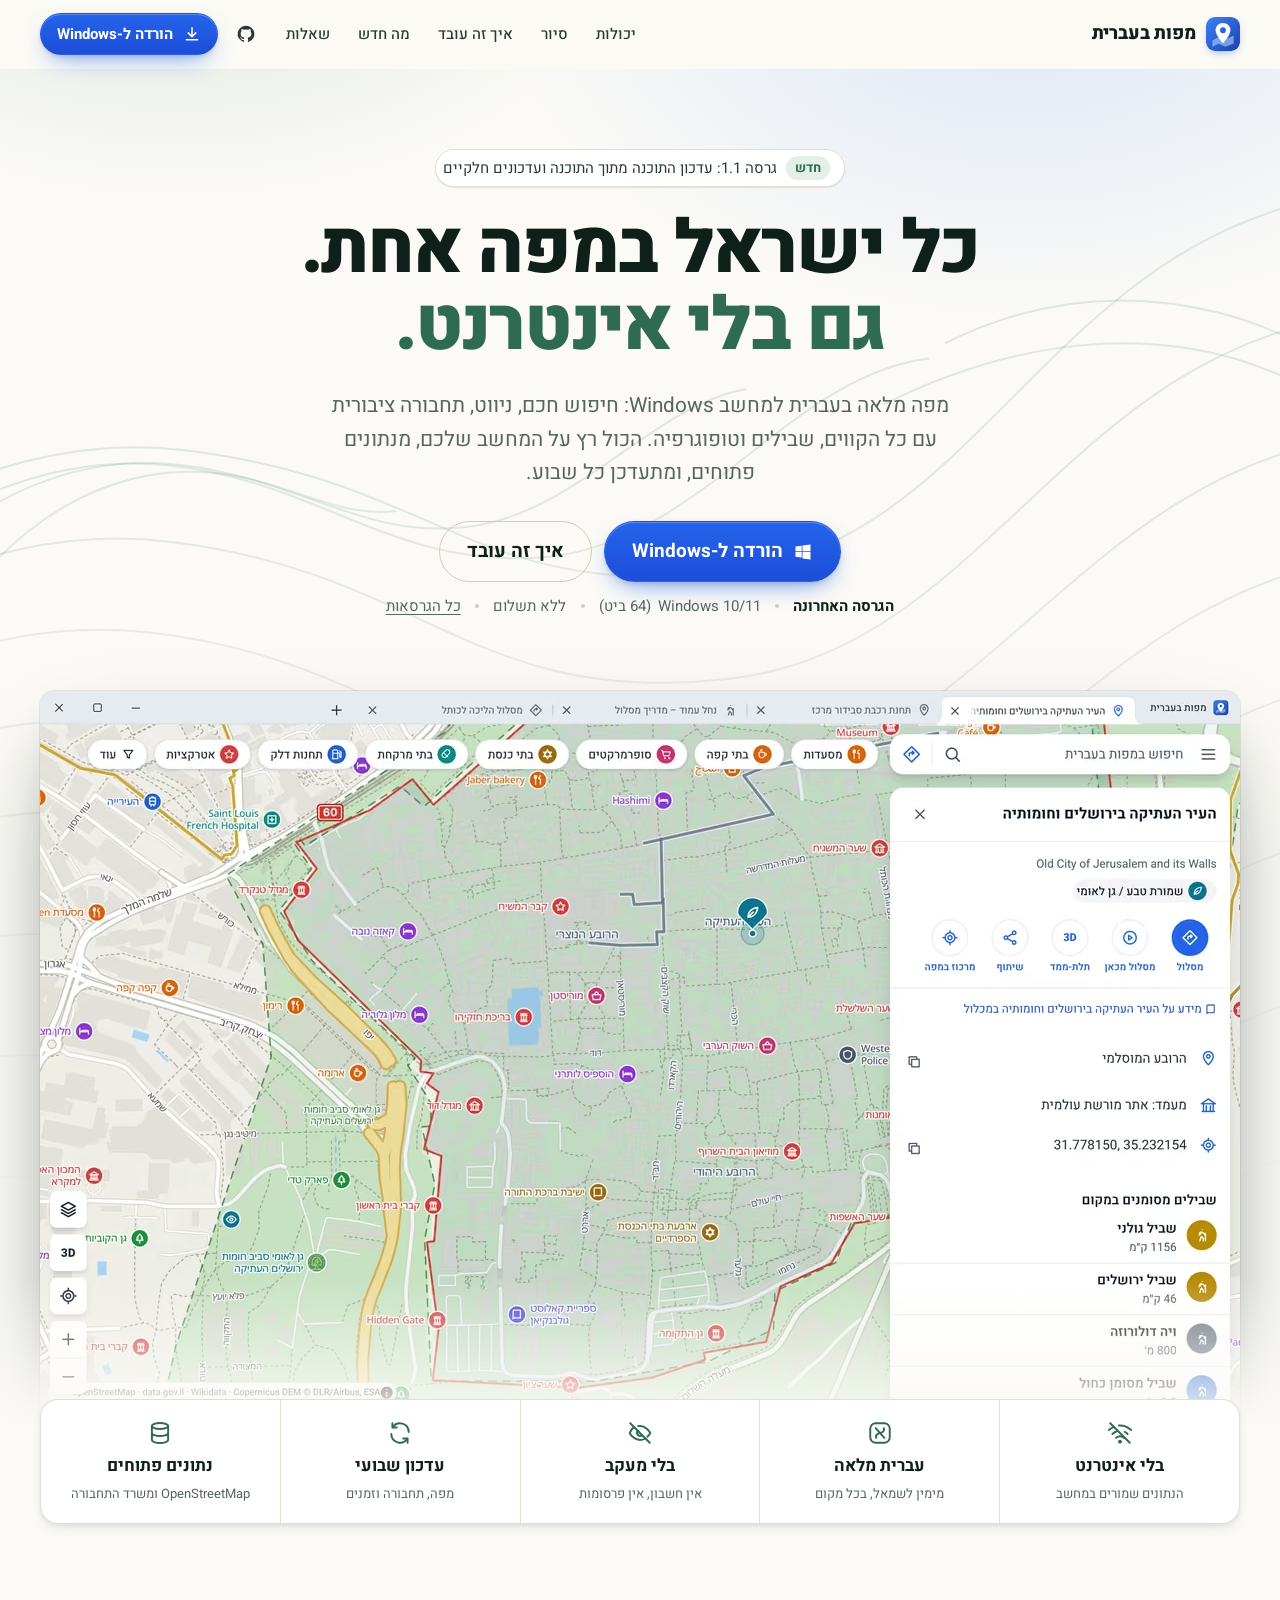
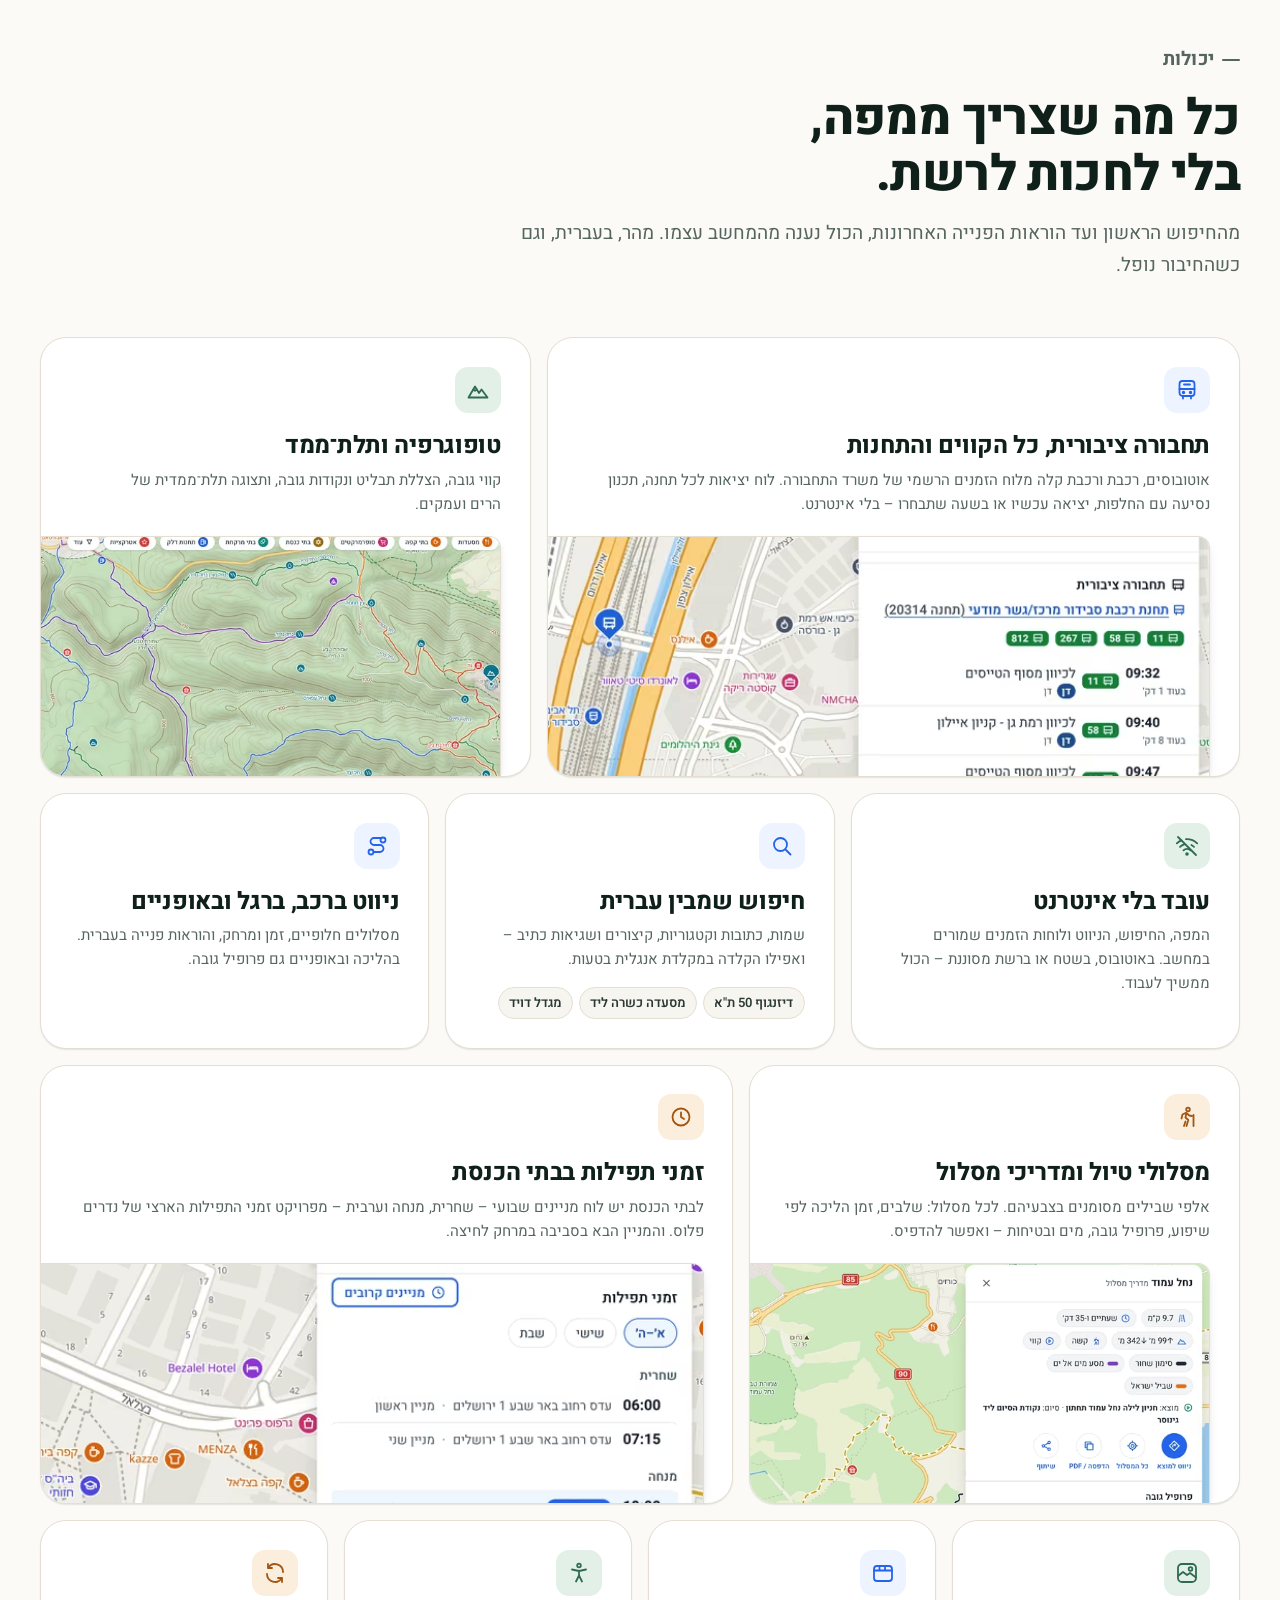
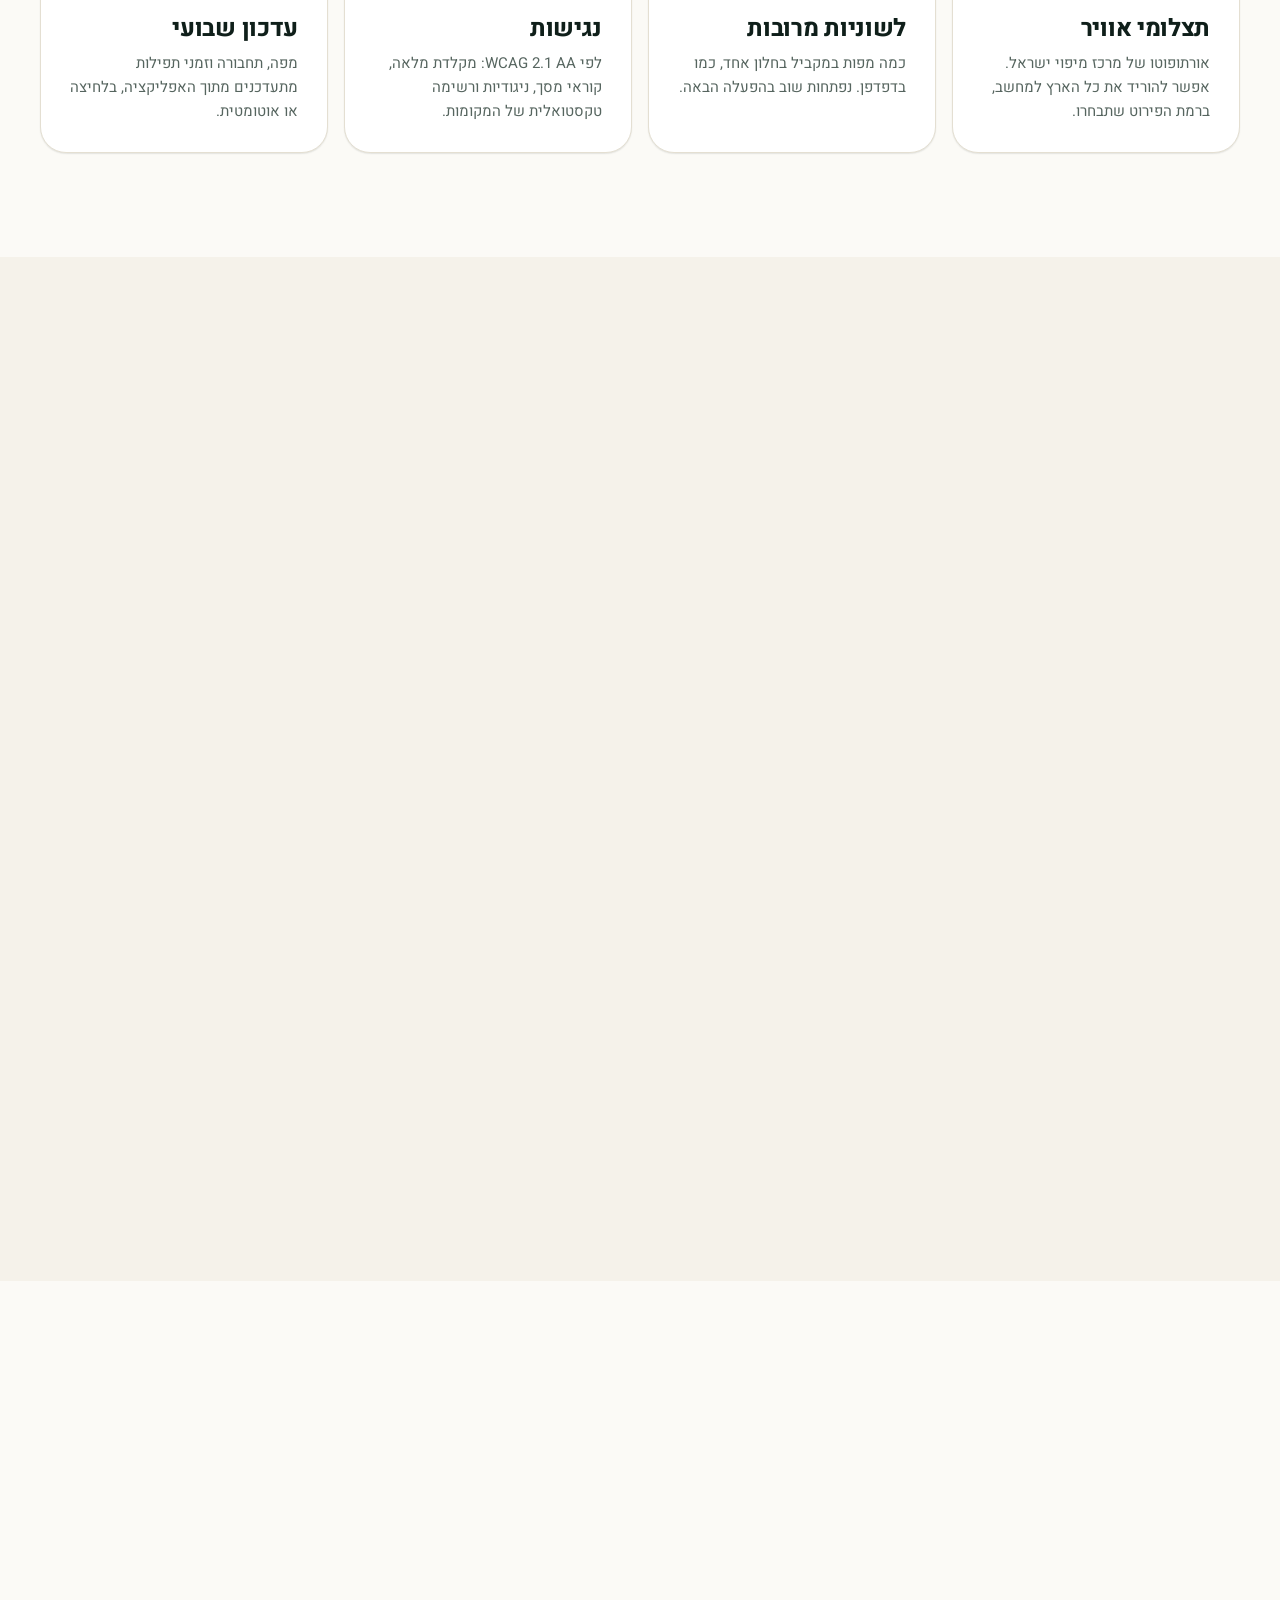
==== site/index.html @ 847dc337 "feat(site): "מה חדש" באתר נבנה מ-docs/release-notes, עם גרסה 1.1 עמוד "מה חדש" היה רשימה ידנית שלא ע" ====
<!DOCTYPE html>
<html lang="he" dir="rtl">
<head>
  <meta charset="utf-8">
  <meta name="viewport" content="width=device-width, initial-scale=1">
  <title>מפות בעברית – מפת ישראל למחשב, גם בלי אינטרנט</title>
  <meta name="description" content="מפה מלאה של ישראל בעברית ל-Windows: חיפוש חכם, ניווט ברכב, ברגל ובאופניים, תחבורה ציבורית עם כל הקווים, שבילים, טופוגרפיה ותלת־ממד. הכול רץ על המחשב, בלי אינטרנט ובלי מעקב.">
  <link rel="canonical" href="https://rishumit.github.io/hebrew-maps/">
  <meta name="theme-color" content="#fbfaf6" media="(prefers-color-scheme: light)">
  <meta name="theme-color" content="#0a1512" media="(prefers-color-scheme: dark)">
  <meta name="color-scheme" content="light dark">
  <meta name="robots" content="index, follow">

  <meta property="og:type" content="website">
  <meta property="og:locale" content="he_IL">
  <meta property="og:site_name" content="מפות בעברית">
  <meta property="og:title" content="מפות בעברית – מפת ישראל למחשב, גם בלי אינטרנט">
  <meta property="og:description" content="חיפוש בעברית, ניווט, תחבורה ציבורית, שבילים וטופוגרפיה – הכול על המחשב שלכם, בלי אינטרנט ובלי מעקב.">
  <meta property="og:url" content="https://rishumit.github.io/hebrew-maps/">
  <meta property="og:image" content="https://rishumit.github.io/hebrew-maps/assets/img/og.jpg">
  <meta property="og:image:width" content="1200">
  <meta property="og:image:height" content="630">
  <meta property="og:image:alt" content="חלון האפליקציה מפות בעברית: העיר העתיקה בירושלים עם כרטיס מידע">
  <meta name="twitter:card" content="summary_large_image">
  <meta name="twitter:title" content="מפות בעברית – מפת ישראל למחשב, גם בלי אינטרנט">
  <meta name="twitter:description" content="חיפוש בעברית, ניווט, תחבורה ציבורית, שבילים וטופוגרפיה – הכול על המחשב שלכם.">
  <meta name="twitter:image" content="https://rishumit.github.io/hebrew-maps/assets/img/og.jpg">

  <link rel="icon" href="favicon.svg" type="image/svg+xml">
  <link rel="icon" href="favicon-32.png" type="image/png" sizes="32x32">
  <link rel="apple-touch-icon" href="apple-touch-icon.png">
  <link rel="manifest" href="site.webmanifest">
  <link rel="preload" href="assets/fonts/heebo-hebrew.woff2" as="font" type="font/woff2" crossorigin>
  <link rel="stylesheet" href="assets/css/site.css">
  <script src="assets/js/site.js" defer></script>
  <script>if (location.hash) document.documentElement.classList.add('cv-off');</script>

  <script type="application/ld+json">
  {
    "@context": "https://schema.org",
    "@type": "SoftwareApplication",
    "name": "מפות בעברית",
    "alternateName": "Hebrew Maps",
    "description": "מפה מלאה של ישראל בעברית למחשב Windows שעובדת גם בלי אינטרנט: חיפוש חכם, ניווט, תחבורה ציבורית, שבילים, טופוגרפיה ותלת־ממד.",
    "applicationCategory": "TravelApplication",
    "operatingSystem": "Windows 10, Windows 11",
    "inLanguage": "he",
    "url": "https://rishumit.github.io/hebrew-maps/",
    "downloadUrl": "https://github.com/rishumit/hebrew-maps/releases/latest/download/HebrewMaps-Setup.exe",
    "image": "https://rishumit.github.io/hebrew-maps/assets/img/og.jpg",
    "screenshot": "https://rishumit.github.io/hebrew-maps/assets/img/hero-light-1800.jpg",
    "offers": { "@type": "Offer", "price": "0", "priceCurrency": "ILS" },
    "codeRepository": "https://github.com/rishumit/hebrew-maps"
  }
  </script>
</head>
<body>
  <a class="skip-link" href="#main">דילוג לתוכן הראשי</a>

  <header class="site-header" id="top">
    <div class="wrap header-inner">
      <a class="brand" href="./" aria-label="מפות בעברית – דף הבית">
        <img src="favicon.svg" alt="" width="34" height="34">
        <span>מפות בעברית</span>
      </a>
      <nav class="nav" aria-label="ניווט ראשי">
        <ul class="nav-links" id="nav-links">
          <li><a href="#features">יכולות</a></li>
          <li><a href="#tour">סיור</a></li>
          <li><a href="#how">איך זה עובד</a></li>
          <li><a href="changelog.html">מה חדש</a></li>
          <li><a href="#faq">שאלות</a></li>
        </ul>
        <a class="nav-gh" href="https://github.com/rishumit/hebrew-maps" aria-label="קוד המקור ב-GitHub">
          <svg aria-hidden="true"><use href="assets/img/icons.svg#github"></use></svg>
        </a>
        <a class="btn btn-primary btn-sm" href="download.html" data-dl-link>
          <svg aria-hidden="true"><use href="assets/img/icons.svg#download"></use></svg>
          <span>הורדה<span class="long"> ל-Windows</span></span>
        </a>
        <button class="menu-btn" type="button" aria-expanded="false" aria-controls="nav-links" aria-label="תפריט">
          <svg aria-hidden="true"><use href="assets/img/icons.svg#menu"></use></svg>
        </button>
      </nav>
    </div>
  </header>

  <main id="main">
    <!-- ============================================================ hero -->
    <section class="hero" aria-labelledby="hero-title">
      <div class="contours" aria-hidden="true">
        <svg viewBox="0 0 1440 900" preserveAspectRatio="xMidYMid slice" fill="none" stroke="currentColor" stroke-width="1.3">
          <path d="M-40 640c160-60 260-170 420-150s230 140 400 120 250-190 420-210 210 60 280 40"/>
          <path d="M-40 600c150-70 260-190 430-170s220 130 390 110 240-200 420-220 220 50 280 30"/>
          <path d="M-40 560c150-80 270-210 440-190s210 120 380 100 230-210 420-230 220 40 280 20"/>
          <path d="M-40 520c140-90 280-230 450-210s200 110 370 90 220-220 420-240 230 30 280 10"/>
          <path d="M-40 480c140-100 290-250 460-230s190 100 360 80 210-230 420-250 230 20 280 0"/>
          <path d="M140 400c70-90 170-150 270-140s150 70 250 60 160-120 250-130"/>
          <path d="M210 360c60-70 130-110 210-100s120 50 190 40 120-80 180-90"/>
          <path d="M300 320c40-40 90-60 140-55s80 30 120 25"/>
          <path d="M880 220c80-40 160-50 230-30s110 70 190 60 100-40 180-60"/>
          <path d="M920 180c60-30 120-35 180-20s90 50 150 45 80-30 150-45"/>
          <path d="M-40 700c170-50 250-150 410-130s240 150 410 130 260-180 420-200 200 70 280 50"/>
          <path d="M-40 760c180-40 240-130 400-110s250 160 420 140 270-170 420-190 190 80 280 60"/>
          <path d="M-40 820c190-30 230-110 390-90s260 170 430 150 280-160 420-180 180 90 280 70"/>
        </svg>
      </div>

      <div class="wrap">
        <div class="hero-copy">
          <a class="badge" href="changelog.html"><span class="dot">חדש</span><span>גרסה 1.1: עדכון התוכנה מתוך התוכנה ועדכונים חלקיים</span></a>
          <h1 id="hero-title">כל ישראל במפה אחת.<span class="soft">גם בלי אינטרנט.</span></h1>
          <p class="lead">מפה מלאה בעברית למחשב Windows: חיפוש חכם, ניווט, תחבורה ציבורית עם כל הקווים, שבילים וטופוגרפיה. הכול רץ על המחשב שלכם, מנתונים פתוחים, ומתעדכן כל שבוע.</p>
          <div class="dl">
              <div class="hero-actions">
                <a class="btn btn-primary btn-lg" href="https://github.com/rishumit/hebrew-maps/releases/latest/download/HebrewMaps-Setup.exe" data-dl-link>
                  <svg aria-hidden="true"><use href="assets/img/icons.svg#windows"></use></svg>
                  הורדה ל-Windows
                </a>
                <a class="btn btn-ghost btn-lg" href="#how">איך זה עובד</a>
              </div>
              <p class="dl-meta" data-dl-meta>
                <span data-dl-version>הגרסה האחרונה</span>
                <span data-dl-size><bdi>Windows 10/11</bdi> ‏(64 ביט)</span>
                <span data-dl-date>ללא תשלום</span>
                <span><a href="https://github.com/rishumit/hebrew-maps/releases">כל הגרסאות</a></span>
              </p>
          </div>
        </div>

        <div class="hero-shot">
          <div class="window">
            <picture>
              <source type="image/avif" media="(prefers-color-scheme: dark)" srcset="assets/img/hero-dark-800.avif 800w, assets/img/hero-dark-1200.avif 1200w, assets/img/hero-dark-1800.avif 1800w" sizes="(min-width: 1280px) 1200px, calc(100vw - 2 * clamp(1rem, .5rem + 2.5vw, 2.5rem))">
              <source type="image/webp" media="(prefers-color-scheme: dark)" srcset="assets/img/hero-dark-800.webp 800w, assets/img/hero-dark-1200.webp 1200w, assets/img/hero-dark-1800.webp 1800w" sizes="(min-width: 1280px) 1200px, calc(100vw - 2 * clamp(1rem, .5rem + 2.5vw, 2.5rem))">
              <source type="image/avif" srcset="assets/img/hero-light-800.avif 800w, assets/img/hero-light-1200.avif 1200w, assets/img/hero-light-1800.avif 1800w" sizes="(min-width: 1280px) 1200px, calc(100vw - 2 * clamp(1rem, .5rem + 2.5vw, 2.5rem))">
              <source type="image/webp" srcset="assets/img/hero-light-800.webp 800w, assets/img/hero-light-1200.webp 1200w, assets/img/hero-light-1800.webp 1800w" sizes="(min-width: 1280px) 1200px, calc(100vw - 2 * clamp(1rem, .5rem + 2.5vw, 2.5rem))">
              <img src="assets/img/hero-light-1200.jpg" srcset="assets/img/hero-light-800.jpg 800w, assets/img/hero-light-1200.jpg 1200w, assets/img/hero-light-1800.jpg 1800w" sizes="(min-width: 1280px) 1200px, calc(100vw - 2 * clamp(1rem, .5rem + 2.5vw, 2.5rem))"
                width="1440" height="900" fetchpriority="high" decoding="async"
                alt="חלון האפליקציה עם ארבע לשוניות פתוחות: העיר העתיקה בירושלים במפה, וכרטיס מידע עם פעולות (מסלול, תלת־ממד, שיתוף) ורשימת השבילים המסומנים במקום.">
            </picture>
          </div>
        </div>
      </div>
    </section>

    <!-- ============================================================ facts strip -->
    <div class="facts">
      <div class="wrap">
        <ul>
          <li><svg aria-hidden="true"><use href="assets/img/icons.svg#offline"></use></svg><b>בלי אינטרנט</b><span>הנתונים שמורים במחשב</span></li>
          <li><svg aria-hidden="true"><use href="assets/img/icons.svg#aleph"></use></svg><b>עברית מלאה</b><span>מימין לשמאל, בכל מקום</span></li>
          <li><svg aria-hidden="true"><use href="assets/img/icons.svg#eye-off"></use></svg><b>בלי מעקב</b><span>אין חשבון, אין פרסומות</span></li>
          <li><svg aria-hidden="true"><use href="assets/img/icons.svg#refresh"></use></svg><b>עדכון שבועי</b><span>מפה, תחבורה וזמנים</span></li>
          <li><svg aria-hidden="true"><use href="assets/img/icons.svg#data"></use></svg><b>נתונים פתוחים</b><span>OpenStreetMap ומשרד התחבורה</span></li>
        </ul>
      </div>
    </div>

    <!-- ============================================================ features -->
    <section class="section" id="features" aria-labelledby="features-title">
      <div class="wrap">
        <div class="section-head">
          <p class="eyebrow">יכולות</p>
          <h2 id="features-title">כל מה שצריך ממפה, בלי לחכות לרשת.</h2>
          <p>מהחיפוש הראשון ועד הוראות הפנייה האחרונות, הכול נענה מהמחשב עצמו. מהר, בעברית, וגם כשהחיבור נופל.</p>
        </div>

        <div class="bento">
          <article class="card card-media span-7 reveal">
            <div class="card-body">
              <div class="ico blue"><svg aria-hidden="true"><use href="assets/img/icons.svg#bus"></use></svg></div>
              <h3>תחבורה ציבורית, כל הקווים והתחנות</h3>
              <p>אוטובוסים, רכבת ורכבת קלה מלוח הזמנים הרשמי של משרד התחבורה. לוח יציאות לכל תחנה, תכנון נסיעה עם החלפות, יציאה עכשיו או בשעה שתבחרו – בלי אינטרנט.</p>
            </div>
            <div class="shot pos-end">
              <picture>
                <source type="image/avif" srcset="assets/img/crop-transit-640.avif 640w, assets/img/crop-transit-960.avif 960w" sizes="(min-width: 1024px) 640px, 90vw">
                <source type="image/webp" srcset="assets/img/crop-transit-640.webp 640w, assets/img/crop-transit-960.webp 960w" sizes="(min-width: 1024px) 640px, 90vw">
                <img src="assets/img/crop-transit-960.jpg" width="960" height="540" loading="lazy" decoding="async"
                  alt="כרטיס תחנה עם הקווים העוברים בה והיציאות הקרובות, ליד תחנת רכבת סבידור מרכז בתל אביב.">
              </picture>
            </div>
          </article>

          <article class="card card-media span-5 reveal">
            <div class="card-body">
              <div class="ico"><svg aria-hidden="true"><use href="assets/img/icons.svg#mountain"></use></svg></div>
              <h3>טופוגרפיה ותלת־ממד</h3>
              <p>קווי גובה, הצללת תבליט ונקודות גובה, ותצוגה תלת־ממדית של הרים ועמקים.</p>
            </div>
            <div class="shot pos-center">
              <picture>
                <source type="image/avif" srcset="assets/img/crop-topo-640.avif 640w, assets/img/crop-topo-960.avif 960w" sizes="(min-width: 1024px) 460px, 90vw">
                <source type="image/webp" srcset="assets/img/crop-topo-640.webp 640w, assets/img/crop-topo-960.webp 960w" sizes="(min-width: 1024px) 460px, 90vw">
                <img src="assets/img/crop-topo-960.jpg" width="960" height="540" loading="lazy" decoding="async"
                  alt="מפה טופוגרפית של אזור הר מירון עם קווי גובה, הצללה ושבילים מסומנים בצבעיהם.">
              </picture>
            </div>
          </article>

          <article class="card span-4 reveal">
            <div class="ico"><svg aria-hidden="true"><use href="assets/img/icons.svg#offline"></use></svg></div>
            <h3>עובד בלי אינטרנט</h3>
            <p>המפה, החיפוש, הניווט ולוחות הזמנים שמורים במחשב. באוטובוס, בשטח או ברשת מסוננת – הכול ממשיך לעבוד.</p>
          </article>
          <article class="card span-4 reveal">
            <div class="ico blue"><svg aria-hidden="true"><use href="assets/img/icons.svg#search"></use></svg></div>
            <h3>חיפוש שמבין עברית</h3>
            <p>שמות, כתובות וקטגוריות, קיצורים ושגיאות כתיב – ואפילו הקלדה במקלדת אנגלית בטעות.</p>
            <div class="chips"><span class="sr-only">דוגמאות לחיפוש:</span>
              <span class="chip">דיזנגוף 50 ת"א</span><span class="chip">מסעדה כשרה ליד</span><span class="chip">מגדל דויד</span>
            </div>
          </article>
          <article class="card span-4 reveal">
            <div class="ico blue"><svg aria-hidden="true"><use href="assets/img/icons.svg#route"></use></svg></div>
            <h3>ניווט ברכב, ברגל ובאופניים</h3>
            <p>מסלולים חלופיים, זמן ומרחק, והוראות פנייה בעברית. בהליכה ובאופניים גם פרופיל גובה.</p>
          </article>

          <article class="card card-media span-5 reveal">
            <div class="card-body">
              <div class="ico sun"><svg aria-hidden="true"><use href="assets/img/icons.svg#hiker"></use></svg></div>
              <h3>מסלולי טיול ומדריכי מסלול</h3>
              <p>אלפי שבילים מסומנים בצבעיהם. לכל מסלול: שלבים, זמן הליכה לפי שיפוע, פרופיל גובה, מים ובטיחות – ואפשר להדפיס.</p>
            </div>
            <div class="shot pos-end">
              <picture>
                <source type="image/avif" srcset="assets/img/crop-guide-640.avif 640w, assets/img/crop-guide-960.avif 960w" sizes="(min-width: 1024px) 460px, 90vw">
                <source type="image/webp" srcset="assets/img/crop-guide-640.webp 640w, assets/img/crop-guide-960.webp 960w" sizes="(min-width: 1024px) 460px, 90vw">
                <img src="assets/img/crop-guide-960.jpg" width="960" height="540" loading="lazy" decoding="async"
                  alt="מדריך המסלול של נחל עמוד: אורך, זמן הליכה, דרגת קושי, פרופיל גובה ושלבי המסלול.">
              </picture>
            </div>
          </article>

          <article class="card card-media span-7 reveal">
            <div class="card-body">
              <div class="ico sun"><svg aria-hidden="true"><use href="assets/img/icons.svg#clock"></use></svg></div>
              <h3>זמני תפילות בבתי הכנסת</h3>
              <p>לבתי הכנסת יש לוח מניינים שבועי – שחרית, מנחה וערבית – מפרויקט זמני התפילות הארצי של נדרים פלוס. והמניין הבא בסביבה במרחק לחיצה.</p>
            </div>
            <div class="shot pos-end">
              <picture>
                <source type="image/avif" srcset="assets/img/crop-syn-640.avif 640w, assets/img/crop-syn-960.avif 960w" sizes="(min-width: 1024px) 640px, 90vw">
                <source type="image/webp" srcset="assets/img/crop-syn-640.webp 640w, assets/img/crop-syn-960.webp 960w" sizes="(min-width: 1024px) 640px, 90vw">
                <img src="assets/img/crop-syn-960.jpg" width="960" height="540" loading="lazy" decoding="async"
                  alt="כרטיס של בית כנסת בירושלים עם לוח זמני התפילות שלו.">
              </picture>
            </div>
          </article>

          <article class="card span-3 reveal">
            <div class="ico"><svg aria-hidden="true"><use href="assets/img/icons.svg#aerial"></use></svg></div>
            <h3>תצלומי אוויר</h3>
            <p>אורתופוטו של מרכז מיפוי ישראל. אפשר להוריד את כל הארץ למחשב, ברמת הפירוט שתבחרו.</p>
          </article>
          <article class="card span-3 reveal">
            <div class="ico blue"><svg aria-hidden="true"><use href="assets/img/icons.svg#tabs"></use></svg></div>
            <h3>לשוניות מרובות</h3>
            <p>כמה מפות במקביל בחלון אחד, כמו בדפדפן. נפתחות שוב בהפעלה הבאה.</p>
          </article>
          <article class="card span-3 reveal">
            <div class="ico"><svg aria-hidden="true"><use href="assets/img/icons.svg#access"></use></svg></div>
            <h3>נגישות</h3>
            <p>לפי WCAG 2.1 AA: מקלדת מלאה, קוראי מסך, ניגודיות ורשימה טקסטואלית של המקומות.</p>
          </article>
          <article class="card span-3 reveal">
            <div class="ico sun"><svg aria-hidden="true"><use href="assets/img/icons.svg#refresh"></use></svg></div>
            <h3>עדכון שבועי</h3>
            <p>מפה, תחבורה וזמני תפילות מתעדכנים מתוך האפליקציה, בלחיצה או אוטומטית.</p>
          </article>
        </div>
      </div>
    </section>

    <!-- ============================================================ tour -->
    <section class="section section-alt" id="tour" aria-labelledby="tour-title">
      <div class="wrap">
        <div class="section-head center">
          <p class="eyebrow">סיור באפליקציה</p>
          <h2 id="tour-title">צילומי מסך אמיתיים. בלי הדמיות.</h2>
          <p>כל התמונות צולמו מהאפליקציה עצמה, על נתוני ישראל המלאים.</p>
        </div>

        <div class="tour" data-tour>
          <div class="tour-tabs" role="tablist" aria-label="מסכים באפליקציה" hidden>
            <button type="button" role="tab" id="tt-transit" aria-controls="tp-transit" aria-selected="true"><svg aria-hidden="true"><use href="assets/img/icons.svg#train"></use></svg>תחבורה ציבורית</button>
            <button type="button" role="tab" id="tt-route" aria-controls="tp-route" aria-selected="false" tabindex="-1"><svg aria-hidden="true"><use href="assets/img/icons.svg#route"></use></svg>ניווט</button>
            <button type="button" role="tab" id="tt-guide" aria-controls="tp-guide" aria-selected="false" tabindex="-1"><svg aria-hidden="true"><use href="assets/img/icons.svg#hiker"></use></svg>מדריך מסלול</button>
            <button type="button" role="tab" id="tt-topo" aria-controls="tp-topo" aria-selected="false" tabindex="-1"><svg aria-hidden="true"><use href="assets/img/icons.svg#mountain"></use></svg>טופוגרפיה</button>
            <button type="button" role="tab" id="tt-3d" aria-controls="tp-3d" aria-selected="false" tabindex="-1"><svg aria-hidden="true"><use href="assets/img/icons.svg#cube"></use></svg>תלת־ממד</button>
            <button type="button" role="tab" id="tt-syn" aria-controls="tp-syn" aria-selected="false" tabindex="-1"><svg aria-hidden="true"><use href="assets/img/icons.svg#clock"></use></svg>זמני תפילות</button>
            <button type="button" role="tab" id="tt-dark" aria-controls="tp-dark" aria-selected="false" tabindex="-1"><svg aria-hidden="true"><use href="assets/img/icons.svg#moon"></use></svg>מצב כהה</button>
          </div>

          <div class="tour-panel" id="tp-transit" role="tabpanel" aria-labelledby="tt-transit">
            <figure>
              <div class="window">
                <picture>
                  <source type="image/avif" srcset="assets/img/tour-transitplan-800.avif 800w, assets/img/tour-transitplan-1200.avif 1200w, assets/img/tour-transitplan-1800.avif 1800w" sizes="(min-width: 1280px) 860px, (min-width: 900px) 62vw, 92vw">
                  <source type="image/webp" srcset="assets/img/tour-transitplan-800.webp 800w, assets/img/tour-transitplan-1200.webp 1200w, assets/img/tour-transitplan-1800.webp 1800w" sizes="(min-width: 1280px) 860px, (min-width: 900px) 62vw, 92vw">
                  <img src="assets/img/tour-transitplan-1200.jpg" width="1440" height="900" loading="lazy" decoding="async"
                    alt="תכנון נסיעה בתחבורה ציבורית ממגדלי עזריאלי למגדל השעון ביפו: הקו האדום של הרכבת הקלה במפה, וחלופות עם זמני יציאה והגעה, החלפות והליכה.">
                </picture>
              </div>
              <figcaption>
                <h3>מעזריאלי ליפו, ברכבת הקלה</h3>
                <p>תכנון נסיעה עם זמני יציאה והגעה, החלפות והליכה, וחלופות: הגעה מוקדמת, פחות החלפות או פחות הליכה. מלוח הזמנים של משרד התחבורה, שמור במחשב – בלי אינטרנט.</p>
                <div class="chips"><span class="chip">אוטובוס</span><span class="chip">רכבת</span><span class="chip">רכבת קלה</span><span class="chip">עד 4 החלפות</span></div>
              </figcaption>
            </figure>
          </div>

          <div class="tour-panel" id="tp-route" role="tabpanel" aria-labelledby="tt-route">
            <figure>
              <div class="window">
                <picture>
                  <source type="image/avif" srcset="assets/img/tour-car-800.avif 800w, assets/img/tour-car-1200.avif 1200w, assets/img/tour-car-1800.avif 1800w" sizes="(min-width: 1280px) 860px, (min-width: 900px) 62vw, 92vw">
                  <source type="image/webp" srcset="assets/img/tour-car-800.webp 800w, assets/img/tour-car-1200.webp 1200w, assets/img/tour-car-1800.webp 1800w" sizes="(min-width: 1280px) 860px, (min-width: 900px) 62vw, 92vw">
                  <img src="assets/img/tour-car-1200.jpg" width="1440" height="900" loading="lazy" decoding="async"
                    alt="מסלול נסיעה ברכב ממגדלי עזריאלי בתל אביב לתחנה המרכזית בירושלים: 61 ק״מ ב-48 דקות, עם הוראות פנייה בעברית.">
                </picture>
              </div>
              <figcaption>
                <h3>מתל אביב לירושלים, פנייה אחר פנייה</h3>
                <p>ברכב, ברגל או באופניים: מסלול, זמן ומרחק, פרופיל גובה עם עלייה וירידה מצטברות, והוראות כמו "בכיכר צאו ביציאה השנייה". מנוע הניווט רץ על המחשב.</p>
                <div class="chips"><span class="chip">רכב</span><span class="chip">הליכה</span><span class="chip">אופניים</span><span class="chip">מסלולים חלופיים</span></div>
              </figcaption>
            </figure>
          </div>

          <div class="tour-panel" id="tp-guide" role="tabpanel" aria-labelledby="tt-guide">
            <figure>
              <div class="window">
                <picture>
                  <source type="image/avif" srcset="assets/img/tour-guide-800.avif 800w, assets/img/tour-guide-1200.avif 1200w, assets/img/tour-guide-1800.avif 1800w" sizes="(min-width: 1280px) 860px, (min-width: 900px) 62vw, 92vw">
                  <source type="image/webp" srcset="assets/img/tour-guide-800.webp 800w, assets/img/tour-guide-1200.webp 1200w, assets/img/tour-guide-1800.webp 1800w" sizes="(min-width: 1280px) 860px, (min-width: 900px) 62vw, 92vw">
                  <img src="assets/img/tour-guide-1200.jpg" width="1440" height="900" loading="lazy" decoding="async"
                    alt="מדריך המסלול של נחל עמוד: המסלול מסומן במפה בשלבים ממוספרים, ובחלונית אורך, זמן, קושי, סימון השבילים ופרופיל גובה.">
                </picture>
              </div>
              <figcaption>
                <h3>מדריך מסלול לכל שביל</h3>
                <p>נחל עמוד, 9.7 ק"מ: שלבים ממוספרים, זמן הליכה לפי השיפוע, סימון השבילים בדרך, נקודות מים ואזהרות. אפשר לשמור כ-PDF ולהדפיס לפני היציאה.</p>
                <div class="chips"><span class="chip">שלבי המסלול</span><span class="chip">פרופיל גובה</span><span class="chip">הדפסה</span></div>
              </figcaption>
            </figure>
          </div>

          <div class="tour-panel" id="tp-topo" role="tabpanel" aria-labelledby="tt-topo">
            <figure>
              <div class="window">
                <picture>
                  <source type="image/avif" srcset="assets/img/tour-topo-800.avif 800w, assets/img/tour-topo-1200.avif 1200w, assets/img/tour-topo-1800.avif 1800w" sizes="(min-width: 1280px) 860px, (min-width: 900px) 62vw, 92vw">
                  <source type="image/webp" srcset="assets/img/tour-topo-800.webp 800w, assets/img/tour-topo-1200.webp 1200w, assets/img/tour-topo-1800.webp 1800w" sizes="(min-width: 1280px) 860px, (min-width: 900px) 62vw, 92vw">
                  <img src="assets/img/tour-topo-1200.jpg" width="1440" height="900" loading="lazy" decoding="async"
                    alt="מפה טופוגרפית של הר מירון עם קווי גובה, הצללת תבליט, מעיינות ושבילים מסומנים.">
                </picture>
              </div>
              <figcaption>
                <h3>מפה טופוגרפית למטיילים</h3>
                <p>קווי גובה עד כל 10 מטר בזום קרוב, הצללת תבליט, פסגות ומעיינות, והשבילים המסומנים בצבעים שלהם. ארבעה סגנונות מפה: רגילה, טבע וטיולים, טופוגרפית ולילה.</p>
                <div class="chips"><span class="chip">קווי גובה</span><span class="chip">הצללה</span><span class="chip">שבילים מסומנים</span></div>
              </figcaption>
            </figure>
          </div>

          <div class="tour-panel" id="tp-3d" role="tabpanel" aria-labelledby="tt-3d">
            <figure>
              <div class="window">
                <picture>
                  <source type="image/avif" srcset="assets/img/tour-masada-800.avif 800w, assets/img/tour-masada-1200.avif 1200w, assets/img/tour-masada-1800.avif 1800w" sizes="(min-width: 1280px) 860px, (min-width: 900px) 62vw, 92vw">
                  <source type="image/webp" srcset="assets/img/tour-masada-800.webp 800w, assets/img/tour-masada-1200.webp 1200w, assets/img/tour-masada-1800.webp 1800w" sizes="(min-width: 1280px) 860px, (min-width: 900px) 62vw, 92vw">
                  <img src="assets/img/tour-masada-1200.jpg" width="1440" height="900" loading="lazy" decoding="async"
                    alt="תצוגה תלת־ממדית של צוק מצדה ומדבר יהודה, ומאחוריהם ים המלח, עם כרטיס המידע של מצדה.">
                </picture>
              </div>
              <figcaption>
                <h3>מצדה, במבט תלת־ממדי</h3>
                <p>מטים את המפה ורואים את התבליט: הצוק של מצדה, הנחלים של מדבר יהודה ובקע ים המלח, מנתוני הגובה של Copernicus. כפתור "תלת־ממד" בכרטיס של כל אתר.</p>
                <div class="chips"><span class="chip">הטיה וסיבוב</span><span class="chip">תבליט אמיתי</span></div>
              </figcaption>
            </figure>
          </div>

          <div class="tour-panel" id="tp-syn" role="tabpanel" aria-labelledby="tt-syn">
            <figure>
              <div class="window">
                <picture>
                  <source type="image/avif" srcset="assets/img/tour-syn-800.avif 800w, assets/img/tour-syn-1200.avif 1200w, assets/img/tour-syn-1800.avif 1800w" sizes="(min-width: 1280px) 860px, (min-width: 900px) 62vw, 92vw">
                  <source type="image/webp" srcset="assets/img/tour-syn-800.webp 800w, assets/img/tour-syn-1200.webp 1200w, assets/img/tour-syn-1800.webp 1800w" sizes="(min-width: 1280px) 860px, (min-width: 900px) 62vw, 92vw">
                  <img src="assets/img/tour-syn-1200.jpg" width="1440" height="900" loading="lazy" decoding="async"
                    alt="כרטיס של בית כנסת בירושלים עם לוח המניינים השבועי.">
                </picture>
              </div>
              <figcaption>
                <h3>מתי המניין הבא?</h3>
                <p>לוח המניינים של בית הכנסת – שחרית, מנחה וערבית לפי ימים – ישירות בכרטיס שלו, מפרויקט זמני התפילות הארצי של נדרים פלוס. מתעדכן כל שבוע.</p>
                <div class="chips"><span class="chip">שחרית</span><span class="chip">מנחה</span><span class="chip">ערבית</span></div>
              </figcaption>
            </figure>
          </div>

          <div class="tour-panel" id="tp-dark" role="tabpanel" aria-labelledby="tt-dark">
            <figure>
              <div class="window">
                <picture>
                  <source type="image/avif" srcset="assets/img/tour-dark-800.avif 800w, assets/img/tour-dark-1200.avif 1200w, assets/img/tour-dark-1800.avif 1800w" sizes="(min-width: 1280px) 860px, (min-width: 900px) 62vw, 92vw">
                  <source type="image/webp" srcset="assets/img/tour-dark-800.webp 800w, assets/img/tour-dark-1200.webp 1200w, assets/img/tour-dark-1800.webp 1800w" sizes="(min-width: 1280px) 860px, (min-width: 900px) 62vw, 92vw">
                  <img src="assets/img/tour-dark-1200.jpg" width="1440" height="900" loading="lazy" decoding="async"
                    alt="האפליקציה במצב כהה: מרכז תל אביב בלילה, עם כרטיס תחנה ולוח היציאות שלה.">
                </picture>
              </div>
              <figcaption>
                <h3>נעים לעיניים גם בלילה</h3>
                <p>ממשק בהיר או כהה, אוטומטית לפי Windows או לפי בחירה, ומפת לילה תואמת. שורת הכותרת והלשוניות מתחלפות יחד עם המפה.</p>
                <div class="chips"><span class="chip">בהיר</span><span class="chip">כהה</span><span class="chip">אוטומטי</span></div>
              </figcaption>
            </figure>
          </div>
        </div>
      </div>
    </section>

    <!-- ============================================================ how it works + privacy -->
    <section class="section" id="how" aria-labelledby="how-title">
      <div class="wrap">
        <div class="section-head">
          <p class="eyebrow">איך זה עובד</p>
          <h2 id="how-title">מתקינים פעם אחת. המפה נשארת אצלכם.</h2>
          <p>מפות בעברית היא תוכנה רגילה למחשב. המפה, החיפוש והניווט רצים במחשב שלכם, והאינטרנט נדרש רק כדי להוריד נתונים.</p>
        </div>

        <ol class="steps">
          <li class="step reveal">
            <h3>מורידים ומתקינים</h3>
            <p>קובץ התקנה אחד ל-Windows 10/11. בלי הרשאות מנהל ובלי תוכנות נוספות.</p>
          </li>
          <li class="step reveal">
            <h3>מורידים את נתוני ישראל</h3>
            <p>בתפריט ← "עדכונים" ← "עדכן הכול": המפה, החיפוש, התחבורה הציבורית, הטופוגרפיה וזמני התפילות. פעם אחת.</p>
          </li>
          <li class="step reveal">
            <h3>משתמשים, גם בלי רשת</h3>
            <p>מכאן הכול עובד מהמחשב. פעם בשבוע אפשר לעדכן – בלחיצה, או אוטומטית ברקע.</p>
          </li>
        </ol>

        <div class="split">
          <div class="privacy-card reveal" id="privacy">
            <h3>הפרטיות שלכם נשארת אצלכם</h3>
            <p>אין שרת שיודע מה חיפשתם או לאן נסעתם. האפליקציה פועלת מקומית, על המחשב.</p>
            <ul>
              <li><svg aria-hidden="true"><use href="assets/img/icons.svg#cpu"></use></svg><div><b>חיפוש וניווט מקומיים</b><span>השאילתות לא יוצאות מהמחשב.</span></div></li>
              <li><svg aria-hidden="true"><use href="assets/img/icons.svg#eye-off"></use></svg><div><b>בלי חשבון, בלי מעקב, בלי פרסומות</b><span>אין רישום, אין ניתוח שימוש ואין עוגיות מעקב.</span></div></li>
              <li><svg aria-hidden="true"><use href="assets/img/icons.svg#shield"></use></svg><div><b>עדכונים שנבדקים לפני התקנה</b><span>כל קובץ נתונים נבדק מול טביעת <span class="nowrap">SHA-256</span> לפני ההתקנה.</span></div></li>
            </ul>
            <p class="more"><a href="privacy.html">מדיניות הפרטיות המלאה</a></p>
          </div>

          <div class="reveal">
            <h3 class="sources-title">נבנה מנתונים פתוחים</h3>
            <ul class="sources">
              <li><svg aria-hidden="true"><use href="assets/img/icons.svg#map"></use></svg><b>OpenStreetMap</b><span>המפה, הרחובות, הכתובות, נקודות העניין והשבילים – © תורמי OpenStreetMap, ‏ODbL.</span></li>
              <li><svg aria-hidden="true"><use href="assets/img/icons.svg#bus"></use></svg><b>משרד התחבורה (GTFS)</b><span>הקווים, התחנות ולוחות הזמנים של התחבורה הציבורית.</span></li>
              <li><svg aria-hidden="true"><use href="assets/img/icons.svg#mountain"></use></svg><b>Copernicus DEM</b><span>קווי הגובה, ההצללה, התלת־ממד ופרופילי הגובה.</span></li>
              <li><svg aria-hidden="true"><use href="assets/img/icons.svg#aerial"></use></svg><b>מרכז מיפוי ישראל</b><span>תצלומי האוויר (govmap), לשימוש אישי בלבד.</span></li>
              <li><svg aria-hidden="true"><use href="assets/img/icons.svg#globe"></use></svg><b>EOX – Sentinel-2 cloudless</b><span>תצלומי לוויין, כשתצלומי האוויר לא זמינים (מכיל נתוני Copernicus Sentinel).</span></li>
              <li><svg aria-hidden="true"><use href="assets/img/icons.svg#clock"></use></svg><b>נדרים פלוס</b><span>זמני התפילות מפרויקט זמני התפילות הארצי.</span></li>
              <li><svg aria-hidden="true"><use href="assets/img/icons.svg#data"></use></svg><b>data.gov.il ו-Wikidata</b><span>נתונים ממשלתיים פתוחים, ותיאורים ותמונות של אתרים.</span></li>
            </ul>
          </div>
        </div>
      </div>
    </section>

    <!-- ============================================================ what's new -->
    <section class="section section-alt" id="new" aria-labelledby="new-title">
      <div class="wrap news">
        <div class="section-head">
          <p class="eyebrow">מה חדש</p>
          <h2 id="new-title">משתפרת כל הזמן.</h2>
          <p>התכונות העיקריות שנוספו לאחרונה. הנתונים עצמם מתעדכנים כל שבוע.</p>
          <p class="more"><a class="btn btn-ghost" href="changelog.html">כל השינויים<svg aria-hidden="true"><use href="assets/img/icons.svg#arrow"></use></svg></a></p>
        </div>
        <ol class="timeline">
          <li class="reveal"><span class="tag">גרסה 1.1</span><h3>עדכון התוכנה מתוך התוכנה</h3><p>גרסה חדשה מותקנת מדף "עדכונים" בלחיצה אחת, והתוכנה נפתחת מחדש. הנתונים שבמחשב נשמרים.</p></li>
          <li class="reveal"><span class="tag">גרסה 1.1</span><h3>עדכונים חלקיים</h3><p>יורד רק מה שהשתנה: תמונות שנוספו או תיקון קטן למאגר ולמפה, במקום חבילה מלאה של ג'יגה.</p></li>
          <li class="reveal"><span class="tag">אפליקציית שולחן העבודה</span><h3>חלון משלה, עם לשוניות בסגנון כרום</h3><p>שורת כותרת מימין לשמאל, כמה מפות במקביל, וכותרות לשוניות שמתעדכנות לפי מה שבמפה.</p></li>
          <li class="reveal"><span class="tag">טיולים</span><h3>מדריכי מסלול</h3><p>שלבים, זמן הליכה לפי שיפוע, פרופיל גובה, מים ובטיחות, והדפסה לשטח.</p></li>
          <li class="reveal"><span class="tag">תחבורה ציבורית</span><h3>כל הקווים בתחנה</h3><p>הקווים, היציאות הקרובות ולוח זמנים מלא לכל תחנה, כל התחנות של כל קו, וסמלי המפעילים.</p></li>
        </ol>
      </div>
    </section>

    <!-- ============================================================ FAQ -->
    <section class="section" id="faq" aria-labelledby="faq-title">
      <div class="wrap">
        <div class="section-head center">
          <p class="eyebrow">שאלות נפוצות</p>
          <h2 id="faq-title">שאלות ותשובות</h2>
        </div>
        <div class="faq">
          <details>
            <summary><span>האם האפליקציה באמת עובדת בלי אינטרנט?</span></summary>
            <div class="answer">
              <p>כן. אחרי שמורידים את הנתונים פעם אחת, המפה, החיפוש, הניווט, התחבורה הציבורית, השבילים והטופוגרפיה עובדים מהמחשב בלבד. אינטרנט נדרש רק להורדת עדכונים, ולתצלומי אוויר באזור שעוד לא נשמר במחשב.</p>
            </div>
          </details>
          <details>
            <summary><span>מאיפה מגיעים הנתונים?</span></summary>
            <div class="answer">
              <p>ממקורות פתוחים: OpenStreetMap (מפה, רחובות, נקודות עניין ושבילים), משרד התחבורה (לוחות הזמנים של התחבורה הציבורית, GTFS), Copernicus DEM (גבהים), נדרים פלוס (זמני תפילות), data.gov.il ו-Wikidata. תצלומי האוויר הם של מרכז מיפוי ישראל, לשימוש אישי, ותצלומי הלוויין – Sentinel-2 cloudless של EOX.</p>
            </div>
          </details>
          <details>
            <summary><span>כל כמה זמן הנתונים מתעדכנים?</span></summary>
            <div class="answer">
              <p>פעם בשבוע. חבילות חדשות נבנות אוטומטית ומתפרסמות ב-GitHub. באפליקציה: תפריט ← "עדכונים" ← "עדכן הכול", או הפעלה של בדיקה אוטומטית שבועית. המפה ממשיכה לעבוד בזמן העדכון.</p>
            </div>
          </details>
          <details id="netfree">
            <summary><span>יש לי נטפרי (או סינון אחר). מה צריך לפתוח?</span></summary>
            <div class="answer">
              <p>ההורדה והעדכונים מגיעים מ-GitHub. אם ההורדה נחסמת, בקשו מהסינון לפתוח את הכתובות האלה:</p>
              <ul class="hosts">
                <li><code>github.com</code></li>
                <li><code>release-assets.githubusercontent.com</code></li>
                <li><code>objects.githubusercontent.com</code></li>
              </ul>
              <p>לתצלומי האוויר: <code>cdn.govmap.gov.il</code>, ולתצלומי הלוויין (חלופה): <code>tiles.maps.eox.at</code>. שלמות כל קובץ נבדקת מול טביעת <span class="nowrap">SHA-256</span>, כך שהסינון לא יכול לפגוע בנתונים.</p>
            </div>
          </details>
          <details>
            <summary><span>מה עם פרטיות?</span></summary>
            <div class="answer">
              <p>הכול רץ אצלכם. אין חשבון, אין מעקב, אין פרסומות, והחיפושים והמסלולים לא נשלחים לשום שרת. החיבורים היחידים לרשת הם הורדת העדכונים (מ-GitHub) ותצלומי האוויר (מ-govmap, או תצלומי לוויין מ-EOX) כשמפעילים אותם. <a href="privacy.html">למדיניות הפרטיות</a>.</p>
            </div>
          </details>
          <details>
            <summary><span>מופיעה ההודעה <bdi dir="rtl">"Windows הגן על המחשב"</bdi>. זה בסדר?</span></summary>
            <div class="answer">
              <p>כן. קובץ ההתקנה עדיין לא חתום בתעודה מסחרית, ולכן SmartScreen מציג אזהרה. לוחצים על <b>"מידע נוסף"</b> ואז על <b>"הפעל בכל זאת"</b>. הקובץ נבנה אוטומטית מקוד המקור הפתוח ב-GitHub. <a href="download.html#smartscreen">הסבר מפורט</a>.</p>
            </div>
          </details>
          <details>
            <summary><span>כמה זה עולה?</span></summary>
            <div class="answer">
              <p>שום דבר. אין תשלום, אין מנוי ואין רכישות בתוך האפליקציה. קוד המקור פתוח ב-GitHub.</p>
            </div>
          </details>
          <details>
            <summary><span>מה צריך כדי להריץ את האפליקציה?</span></summary>
            <div class="answer">
              <p>Windows 10 או 11 (64 ביט), ‏4GB זיכרון לפחות, וכ-2GB מקום פנוי לנתונים. החלון של האפליקציה משתמש ב-WebView2, שמותקן מראש ב-Windows 11 וב-Windows 10 מעודכן; בלעדיו המפה נפתחת בדפדפן. <a href="download.html#requirements">כל הדרישות</a>.</p>
            </div>
          </details>
        </div>
      </div>
    </section>

    <!-- ============================================================ CTA -->
    <section class="cta-band" aria-labelledby="cta-title">
      <div class="contours" aria-hidden="true">
        <svg viewBox="0 0 1440 500" preserveAspectRatio="xMidYMid slice" fill="none" stroke="currentColor" stroke-width="1.3">
          <path d="M-20 420c180-40 300-160 470-140s240 120 410 100 270-170 430-190 160 40 170 30"/>
          <path d="M-20 380c170-50 300-180 480-160s230 110 400 90 260-180 430-200 170 30 170 20"/>
          <path d="M-20 340c160-60 310-200 490-180s220 100 390 80 250-190 430-210 180 20 170 10"/>
          <path d="M-20 300c150-70 320-220 500-200s210 90 380 70 240-200 430-220 190 10 170 0"/>
          <path d="M200 240c80-80 200-120 300-110s160 60 260 50 170-110 270-120"/>
          <path d="M270 200c60-60 140-90 220-80s120 40 190 35 120-70 190-80"/>
          <path d="M360 160c40-30 90-45 140-40s80 25 120 20"/>
        </svg>
      </div>
      <div class="wrap">
        <h2 id="cta-title">מוכנים לצאת לדרך?</h2>
        <p>הורידו את מפות בעברית, ותהיה לכם מפה של כל הארץ – גם כשאין קליטה.</p>
        <div class="dl">
          <div class="hero-actions">
            <a class="btn btn-primary btn-lg" href="https://github.com/rishumit/hebrew-maps/releases/latest/download/HebrewMaps-Setup.exe" data-dl-link>
              <svg aria-hidden="true"><use href="assets/img/icons.svg#windows"></use></svg>
              הורדה ל-Windows
            </a>
            <a class="btn btn-ghost btn-lg" href="download.html">הוראות התקנה</a>
          </div>
          <p class="dl-meta" data-dl-meta>
            <span data-dl-version>הגרסה האחרונה</span>
            <span data-dl-size><bdi>Windows 10/11</bdi> ‏(64 ביט)</span>
            <span data-dl-date>ללא תשלום</span>
          </p>
        </div>
      </div>
    </section>
  </main>

  <footer class="site-footer">
    <div class="wrap">
      <div class="footer-grid">
        <div class="footer-about">
          <a class="brand" href="./"><img src="favicon.svg" alt="" width="34" height="34"><span>מפות בעברית</span></a>
          <p>מפת ישראל בעברית למחשב, שעובדת גם בלי אינטרנט. קוד פתוח, נתונים פתוחים.</p>
        </div>
        <nav aria-labelledby="f-product">
          <h2 id="f-product">המוצר</h2>
          <ul>
            <li><a href="download.html">הורדה והתקנה</a></li>
            <li><a href="./#features">יכולות</a></li>
            <li><a href="changelog.html">מה חדש</a></li>
            <li><a href="./#faq">שאלות נפוצות</a></li>
          </ul>
        </nav>
        <nav aria-labelledby="f-project">
          <h2 id="f-project">הפרויקט</h2>
          <ul>
            <li><a href="https://github.com/rishumit/hebrew-maps">קוד המקור ב-GitHub</a></li>
            <li><a href="https://github.com/rishumit/hebrew-maps/releases">כל הגרסאות</a></li>
            <li><a href="https://github.com/rishumit/hebrew-maps/issues">דיווח על תקלה</a></li>
          </ul>
        </nav>
        <nav aria-labelledby="f-info">
          <h2 id="f-info">מידע</h2>
          <ul>
            <li><a href="privacy.html">פרטיות</a></li>
            <li><a href="download.html#netfree">רשת מסוננת</a></li>
            <li><a href="./#how">מקורות הנתונים</a></li>
          </ul>
        </nav>
      </div>
      <div class="attrib">
        <p>נתוני המפה © <a href="https://www.openstreetmap.org/copyright">תורמי OpenStreetMap</a>, ברישיון ODbL. תחבורה ציבורית: משרד התחבורה והבטיחות בדרכים (GTFS). גבהים: <bdi>Copernicus DEM GLO-30 © DLR e.V. 2010–2014</bdi> ו-<bdi>© Airbus Defence and Space GmbH 2014–2018</bdi>, באדיבות תוכנית Copernicus של האיחוד האירופי ו-ESA.</p>
        <p>תצלומי אוויר © מרכז מיפוי ישראל (govmap), לשימוש אישי. תצלומי לוויין: <bdi>Sentinel-2 cloudless © EOX IT Services GmbH (Contains modified Copernicus Sentinel data)</bdi>, <bdi>CC BY-NC-SA 4.0</bdi>. זמני תפילות: נדרים פלוס – פרוייקט זמני תפילות הארצי. data.gov.il: רישיון ממשלתי פתוח · Wikidata: ‏CC0 · ויקיפדיה ו-Wikimedia Commons: ‏CC BY-SA. גופן Heebo ברישיון <a href="assets/fonts/OFL.txt">SIL OFL 1.1</a>.</p>
        <p>"Windows" הוא סימן מסחרי של Microsoft. האתר אינו אוסף נתונים ואינו משתמש בעוגיות.</p>
      </div>
    </div>
  </footer>
</body>
</html>
---- site/assets/css/site.css ----
/* מפות בעברית – product site. One stylesheet, no framework, no external resources.
   Design system: tokens on :root (light) and the dark overrides below; components after. */

@font-face {
  font-family: "Heebo";
  src: url("../fonts/heebo-hebrew.woff2") format("woff2");
  font-weight: 100 900;
  font-style: normal;
  font-display: swap;
  unicode-range: U+0307-0308, U+0590-05FF, U+200C-2010, U+20AA, U+25CC, U+FB1D-FB4F;
}
@font-face {
  font-family: "Heebo";
  src: url("../fonts/heebo-latin.woff2") format("woff2");
  font-weight: 100 900;
  font-style: normal;
  font-display: swap;
  unicode-range: U+0000-00FF, U+0131, U+0152-0153, U+02BB-02BC, U+02C6, U+02DA, U+02DC, U+0304, U+0308, U+0329,
    U+2000-206F, U+20AC, U+2122, U+2191, U+2193, U+2212, U+2215, U+FEFF, U+FFFD;
}

/* ------------------------------------------------------------------ tokens */
:root {
  color-scheme: light;

  /* palette – the app's blue (icon, buttons) + forest and sand for the Israeli landscape */
  --blue-50: #eef4ff; --blue-100: #dbe7fe; --blue-300: #93b4fb; --blue-400: #5b8ff7;
  --blue-500: #3b82f6; --blue-600: #2563eb; --blue-700: #1d4ed8; --blue-800: #1e40af;
  --forest-950: #07140f; --forest-900: #0c1f19; --forest-800: #13302a; --forest-700: #18382f;
  --forest-600: #22513f; --forest-500: #2f6b52; --forest-300: #8fc2a6; --forest-200: #c4e0cf;
  --forest-100: #e2f0e7; --forest-50: #f1f7f2;
  --sand-50: #fbfaf6; --sand-100: #f5f2ea; --sand-200: #ebe6d9; --sand-300: #d9d2bf;
  --sun-500: #d97a2b; --sun-100: #fbeedd;

  /* semantic */
  --bg: var(--sand-50);
  --bg-alt: var(--sand-100);
  --surface: #ffffff;
  --surface-2: #f7f5ef;
  --ink: #0f1f1a;          /* headings */
  --text: #2b3934;         /* body */
  --muted: #56655f;        /* secondary text, 5.9:1 on --bg */
  --line: #e4dfd2;
  --line-strong: #d3ccba;
  --link: var(--blue-700);
  --accent: var(--blue-600);
  --accent-ink: #ffffff;
  --accent-soft: var(--blue-50);
  --leaf: var(--forest-500);
  --leaf-soft: var(--forest-100);
  --focus: var(--blue-600);
  --contour: rgba(47, 107, 82, .13);
  --band-bg: var(--forest-800);
  --band-text: #e8f2ec;
  --band-muted: #b8cfc3;

  /* type */
  --font: "Heebo", "Segoe UI Variable Text", "Segoe UI", system-ui, -apple-system, Arial, sans-serif;
  --fs-xs: .8125rem;
  --fs-sm: .9375rem;
  --fs-base: 1.0625rem;
  --fs-lg: 1.1875rem;
  --fs-xl: clamp(1.25rem, 1.1rem + .5vw, 1.5rem);
  --fs-2xl: clamp(1.6rem, 1.25rem + 1.4vw, 2.25rem);
  --fs-3xl: clamp(2rem, 1.4rem + 2.4vw, 3.1rem);
  --fs-hero: clamp(2.45rem, 1.45rem + 4.3vw, 4.6rem);
  --lh-tight: 1.12;
  --lh-snug: 1.3;
  --lh-body: 1.65;

  /* space (4px grid) */
  --s-1: .25rem; --s-2: .5rem; --s-3: .75rem; --s-4: 1rem; --s-5: 1.25rem; --s-6: 1.5rem;
  --s-8: 2rem; --s-10: 2.5rem; --s-12: 3rem; --s-16: 4rem; --s-20: 5rem; --s-24: 6rem;
  --section: clamp(4rem, 2.5rem + 5vw, 7rem);
  --gutter: clamp(1rem, .5rem + 2.5vw, 2.5rem);
  --maxw: 1200px;

  /* shape + depth */
  --r-sm: 8px; --r-md: 12px; --r-lg: 18px; --r-xl: 26px; --r-full: 999px;
  --shadow-sm: 0 1px 2px rgba(15, 31, 26, .06), 0 1px 1px rgba(15, 31, 26, .04);
  --shadow-md: 0 6px 16px -6px rgba(15, 31, 26, .14), 0 2px 4px rgba(15, 31, 26, .05);
  --shadow-lg: 0 30px 60px -24px rgba(12, 31, 25, .32), 0 12px 24px -12px rgba(12, 31, 25, .16);
  --shadow-window: 0 50px 100px -30px rgba(10, 28, 22, .45), 0 24px 48px -24px rgba(10, 28, 22, .28),
    0 0 0 1px rgba(15, 31, 26, .08);

  --ease: cubic-bezier(.2, .7, .2, 1);
  --dur: .25s;
}

@media (prefers-color-scheme: dark) {
  :root {
    color-scheme: dark;
    --bg: #0a1512;
    --bg-alt: #0e1c18;
    --surface: #12221d;
    --surface-2: #162a24;
    --ink: #f0f6f2;
    --text: #cfdcd5;
    --muted: #9db0a7;
    --line: #213731;
    --line-strong: #2c463e;
    --link: var(--blue-300);
    --accent: var(--blue-500);
    --accent-ink: #ffffff;
    --accent-soft: rgba(59, 130, 246, .14);
    --leaf: var(--forest-300);
    --leaf-soft: rgba(143, 194, 166, .12);
    --focus: var(--blue-300);
    --contour: rgba(143, 194, 166, .09);
    --band-bg: #0f2620;
    --shadow-sm: 0 1px 2px rgba(0, 0, 0, .4);
    --shadow-md: 0 8px 20px -8px rgba(0, 0, 0, .6);
    --shadow-lg: 0 30px 60px -24px rgba(0, 0, 0, .7);
    --shadow-window: 0 50px 100px -30px rgba(0, 0, 0, .8), 0 0 0 1px rgba(255, 255, 255, .07);
  }
}

/* ------------------------------------------------------------------ base */
*, *::before, *::after { box-sizing: border-box; }
html { -webkit-text-size-adjust: 100%; text-size-adjust: 100%; scroll-behavior: smooth; scroll-padding-top: 5rem; }
body {
  margin: 0; background: var(--bg); color: var(--text);
  font-family: var(--font); font-size: var(--fs-base); line-height: var(--lh-body);
  -webkit-font-smoothing: antialiased; -moz-osx-font-smoothing: grayscale; text-rendering: optimizeLegibility;
  overflow-x: hidden;
}
img, svg, picture { display: block; max-width: 100%; }
img { height: auto; }
h1, h2, h3, h4 { color: var(--ink); margin: 0; line-height: var(--lh-tight); font-weight: 800; letter-spacing: -.012em; text-wrap: balance; }
p { margin: 0; text-wrap: pretty; }
a { color: var(--link); text-underline-offset: .18em; text-decoration-thickness: 1px; }
a:hover { text-decoration-thickness: 2px; }
ul, ol { margin: 0; padding: 0; }
:focus-visible { outline: 3px solid var(--focus); outline-offset: 3px; border-radius: 6px; }
::selection { background: var(--blue-100); color: var(--forest-900); }
bdi, .ltr { unicode-bidi: isolate; }
.ltr { direction: ltr; display: inline-block; }
.nowrap { white-space: nowrap; }
kbd {
  font-family: inherit; font-size: .85em; font-weight: 600; padding: .05em .45em; border-radius: 6px;
  background: var(--surface); border: 1px solid var(--line-strong); box-shadow: 0 1px 0 var(--line-strong); color: var(--ink);
}
code { font-family: ui-monospace, "Cascadia Code", Consolas, monospace; font-size: .9em; direction: ltr; unicode-bidi: isolate;
  background: var(--surface-2); border: 1px solid var(--line); border-radius: 6px; padding: .05em .4em; color: var(--ink); overflow-wrap: anywhere; }

.sr-only { position: absolute !important; width: 1px; height: 1px; padding: 0; margin: -1px; overflow: hidden; clip: rect(0, 0, 0, 0); white-space: nowrap; border: 0; }
.skip-link {
  position: absolute; inset-inline-start: var(--s-4); top: -100px; z-index: 100;
  background: var(--accent); color: var(--accent-ink); padding: var(--s-3) var(--s-5); border-radius: var(--r-md);
  font-weight: 700; text-decoration: none; box-shadow: var(--shadow-md);
}
.skip-link:focus { top: var(--s-3); }

.wrap { width: 100%; max-width: calc(var(--maxw) + 2 * var(--gutter)); margin-inline: auto; padding-inline: var(--gutter); }
.section { padding-block: var(--section); position: relative; }
.section-alt { background: var(--bg-alt); }
/* below-the-fold blocks are laid out only when they come near the viewport (faster first paint on phones) */
/* (switched off by site.js before jumping to an #anchor, so the jump lands exactly) */
html:not(.cv-off) main > .section, html:not(.cv-off) .cta-band, html:not(.cv-off) .site-footer { content-visibility: auto; contain-intrinsic-size: auto 900px; }
.section-tight { padding-top: clamp(1.5rem, 1rem + 2vw, 3rem); }
p.more, .section-head p.more { margin-top: var(--s-6); }

/* section headings */
.eyebrow {
  display: inline-flex; align-items: center; gap: var(--s-2); font-size: var(--fs-sm); font-weight: 700;
  color: var(--leaf); letter-spacing: .01em; margin-bottom: var(--s-4);
}
.eyebrow::before { content: ""; width: 18px; height: 2px; border-radius: 2px; background: currentColor; }
.section-head { max-width: 46rem; margin-bottom: clamp(2.25rem, 1.5rem + 2.5vw, 3.75rem); }
.section-head.center { margin-inline: auto; text-align: center; }
.section-head.center .eyebrow::before { display: none; }
.section-head h2 { font-size: var(--fs-3xl); }
.section-head p { margin-top: var(--s-4); font-size: var(--fs-lg); color: var(--muted); }

/* ------------------------------------------------------------------ buttons */
.btn {
  --btn-bg: var(--surface); --btn-fg: var(--ink); --btn-bd: var(--line-strong);
  display: inline-flex; align-items: center; justify-content: center; gap: .6rem; min-height: 48px;
  padding: .7rem 1.35rem; border-radius: var(--r-full); border: 1px solid var(--btn-bd);
  background: var(--btn-bg); color: var(--btn-fg); font: inherit; font-weight: 700; font-size: var(--fs-base);
  text-decoration: none; cursor: pointer; white-space: nowrap;
  transition: transform var(--dur) var(--ease), box-shadow var(--dur) var(--ease), background-color var(--dur) var(--ease), border-color var(--dur) var(--ease);
}
.btn:hover { text-decoration: none; border-color: var(--ink); }
.btn:active { transform: translateY(1px); }
.btn svg { width: 20px; height: 20px; flex: none; }
.btn-primary {
  --btn-fg: #fff; --btn-bd: transparent;
  background: linear-gradient(180deg, var(--blue-600), var(--blue-700));
  box-shadow: 0 1px 0 rgba(255, 255, 255, .25) inset, 0 10px 24px -10px rgba(37, 99, 235, .75), 0 2px 4px rgba(15, 31, 26, .1);
}
.btn-primary:hover { background: linear-gradient(180deg, var(--blue-500), var(--blue-700)); border-color: transparent;
  box-shadow: 0 1px 0 rgba(255, 255, 255, .25) inset, 0 14px 30px -10px rgba(37, 99, 235, .85), 0 2px 4px rgba(15, 31, 26, .1); transform: translateY(-1px); }
.btn-lg { min-height: 58px; padding: .85rem 1.7rem; font-size: var(--fs-lg); }
.btn-ghost { --btn-bg: transparent; }
.btn-ghost:hover { --btn-bg: var(--surface); }
.btn-sm { min-height: 40px; padding: .45rem 1rem; font-size: var(--fs-sm); }
.btn-sm svg { width: 18px; height: 18px; }

/* the download block: button + live meta line */
.dl { display: flex; flex-direction: column; gap: var(--s-3); align-items: flex-start; }
.dl-meta { display: flex; flex-wrap: wrap; gap: .25rem .9rem; font-size: var(--fs-sm); color: var(--muted); }
.dl-meta > span { display: inline-flex; align-items: center; gap: .4rem; }
.dl-meta > span + span::before { content: ""; width: 4px; height: 4px; border-radius: 50%; background: var(--line-strong); margin-inline-end: .5rem; }
.dl-meta a { color: inherit; }
.dl-meta [data-dl-version] { font-weight: 700; color: var(--ink); }
@media (max-width: 520px) { /* wrapped lines would start with a stray dot */
  .dl-meta { gap: .2rem 1.1rem; }
  .dl-meta > span + span::before { display: none; }
}

/* offline update file (download page) */
.dl-alt { margin-top: var(--s-3); display: flex; align-items: center; gap: .45rem; font-size: var(--fs-sm); color: var(--muted); }
.dl-alt svg { width: 18px; height: 18px; flex: none; }
.dl-offline { margin-bottom: var(--s-6); }
.prose .dl-parts { list-style: none; padding: 0; display: flex; flex-wrap: wrap; gap: var(--s-2); margin: 0; }
.dl-parts[hidden] { display: none !important; }

/* ------------------------------------------------------------------ header */
.site-header {
  position: sticky; top: 0; z-index: 50;
  background: color-mix(in srgb, var(--bg) 82%, transparent);
  -webkit-backdrop-filter: saturate(1.6) blur(14px); backdrop-filter: saturate(1.6) blur(14px);
  border-bottom: 1px solid transparent; transition: border-color var(--dur) var(--ease), box-shadow var(--dur) var(--ease);
}
.site-header.scrolled { border-bottom-color: var(--line); }
.header-inner { display: flex; align-items: center; gap: var(--s-6); min-height: 68px; }
.brand { display: inline-flex; align-items: center; gap: .65rem; color: var(--ink); text-decoration: none; font-weight: 800; font-size: 1.15rem; letter-spacing: -.01em; white-space: nowrap; flex: none; }
.brand img { width: 34px; height: 34px; border-radius: 9px; box-shadow: 0 4px 10px -4px rgba(37, 99, 235, .6); }
.nav { margin-inline-start: auto; display: flex; align-items: center; gap: var(--s-2); }
.nav-links { display: flex; align-items: center; gap: .15rem; list-style: none; }
.nav-links a {
  display: inline-flex; align-items: center; min-height: 40px; padding: .35rem .8rem; border-radius: var(--r-full);
  color: var(--text); text-decoration: none; font-weight: 500; font-size: var(--fs-sm);
  transition: background-color var(--dur) var(--ease), color var(--dur) var(--ease);
}
.nav-links a:hover, .nav-links a[aria-current="page"] { background: var(--surface-2); color: var(--ink); }
.nav-gh svg { width: 20px; height: 20px; }
.nav-gh { display: inline-flex; align-items: center; justify-content: center; width: 40px; height: 40px; border-radius: 50%; color: var(--text); }
.nav-gh:hover { background: var(--surface-2); color: var(--ink); }
.menu-btn { display: none; }

@media (max-width: 900px) {
  .nav-links { display: none; }
  .menu-btn {
    display: inline-flex; align-items: center; justify-content: center; width: 44px; height: 44px; border-radius: 50%;
    border: 1px solid var(--line-strong); background: var(--surface); color: var(--ink); cursor: pointer;
  }
  .menu-btn svg { width: 22px; height: 22px; }
  .site-header.open .nav-links {
    display: flex; flex-direction: column; align-items: stretch; position: absolute; top: 100%; inset-inline: 0;
    padding: var(--s-3) var(--gutter) var(--s-5); background: var(--bg); border-bottom: 1px solid var(--line); box-shadow: var(--shadow-md);
  }
  .site-header.open .nav-links a { min-height: 48px; font-size: var(--fs-base); }
}
@media (max-width: 520px) {
  .nav .btn-sm span.long { display: none; }
  .brand { font-size: 1.05rem; gap: .5rem; }
  .header-inner { gap: var(--s-3); }
}
@media (max-width: 400px) {
  .nav-gh { display: none; }
  .brand img { width: 30px; height: 30px; }
}

/* ------------------------------------------------------------------ hero */
.hero { position: relative; padding-top: clamp(2.5rem, 1rem + 5vw, 5.5rem); overflow: clip; isolation: isolate; }
.hero::before { /* soft light from the top, like early morning over the hills */
  content: ""; position: absolute; inset: -20% -10% auto; height: 900px; z-index: -2;
  background:
    radial-gradient(50% 55% at 75% 20%, rgba(59, 130, 246, .16), transparent 70%),
    radial-gradient(45% 50% at 20% 10%, rgba(47, 107, 82, .16), transparent 70%);
}
.contours { position: absolute; inset: 0; z-index: -1; color: var(--contour); pointer-events: none;
  -webkit-mask-image: linear-gradient(to bottom, #000 30%, transparent 85%); mask-image: linear-gradient(to bottom, #000 30%, transparent 85%); }
.contours svg { width: 100%; height: 100%; }
.hero-copy { text-align: center; max-width: 54rem; margin-inline: auto; }
.badge {
  display: inline-flex; align-items: center; gap: .55rem; padding: .35rem .9rem .35rem .45rem; border-radius: var(--r-full);
  background: var(--surface); border: 1px solid var(--line); box-shadow: var(--shadow-sm);
  font-size: var(--fs-sm); color: var(--text); text-decoration: none; margin-bottom: var(--s-6);
}
.badge b { color: var(--ink); }
.badge .dot { display: inline-grid; place-items: center; height: 24px; padding-inline: .55rem; border-radius: var(--r-full);
  background: var(--leaf-soft); color: var(--leaf); font-weight: 700; font-size: var(--fs-xs); }
a.badge:hover { border-color: var(--line-strong); text-decoration: none; }
.hero h1 { font-size: var(--fs-hero); font-weight: 850; letter-spacing: -.025em; line-height: 1.05; }
.hero h1 .soft { display: block; color: var(--leaf); }
.hero .lead { margin: var(--s-6) auto 0; max-width: 40rem; font-size: clamp(1.1rem, 1rem + .45vw, 1.3rem); color: var(--muted); line-height: 1.6; }
.hero-actions { margin-top: var(--s-8); display: flex; flex-wrap: wrap; gap: var(--s-3); justify-content: center; }
.hero .dl { align-items: center; }
.hero .dl-meta { justify-content: center; }

/* the app window: a real screenshot of the desktop app, whose own RTL title bar (tabs + window buttons) is part of the image */
.window {
  position: relative; border-radius: 14px; overflow: hidden; background: #e9edf2; box-shadow: var(--shadow-window);
  aspect-ratio: 16 / 10;
}
.window picture, .window img { width: 100%; height: 100%; object-fit: cover; object-position: top center; }
.hero-shot { margin-top: clamp(2.75rem, 1.5rem + 4vw, 4.5rem); position: relative; }
.hero-shot .window { max-width: 1200px; margin-inline: auto; }
.hero-shot::after { /* ground shadow + fade into the next section */
  content: ""; position: absolute; inset: auto -5% -1px; height: 22%; z-index: 1; pointer-events: none;
  background: linear-gradient(to bottom, transparent, var(--bg) 92%);
}
.hero-shot .callout { position: absolute; z-index: 2; display: none; }

/* trust strip */
.facts { position: relative; z-index: 2; margin-top: calc(-1 * clamp(1.5rem, 1rem + 2vw, 3rem)); }
.facts ul { list-style: none; display: grid; grid-template-columns: repeat(5, 1fr); gap: 1px; background: var(--line);
  border: 1px solid var(--line); border-radius: var(--r-lg); overflow: hidden; box-shadow: var(--shadow-md); }
.facts li { background: var(--surface); padding: var(--s-5) var(--s-4); display: flex; flex-direction: column; align-items: center; gap: .35rem; text-align: center; }
.facts li svg { width: 26px; height: 26px; color: var(--leaf); }
.facts b { color: var(--ink); font-size: var(--fs-base); }
.facts span { font-size: var(--fs-xs); color: var(--muted); line-height: 1.4; }
@media (max-width: 900px) { .facts ul { grid-template-columns: repeat(2, 1fr); } .facts li:last-child { grid-column: 1 / -1; } }

/* ------------------------------------------------------------------ feature bento */
.bento { display: grid; grid-template-columns: repeat(12, 1fr); gap: var(--s-4); }
.card {
  position: relative; background: var(--surface); border: 1px solid var(--line); border-radius: var(--r-xl);
  padding: clamp(1.25rem, 1rem + 1vw, 1.9rem); box-shadow: var(--shadow-sm); overflow: hidden;
  transition: transform .35s var(--ease), box-shadow .35s var(--ease), border-color .35s var(--ease);
}
.card:hover { box-shadow: var(--shadow-md); border-color: var(--line-strong); }
.card h3 { font-size: var(--fs-xl); font-weight: 750; margin-bottom: var(--s-2); }
.card p { color: var(--muted); font-size: var(--fs-sm); line-height: 1.6; }
.card .ico {
  width: 46px; height: 46px; border-radius: 13px; display: grid; place-items: center; margin-bottom: var(--s-5);
  background: var(--leaf-soft); color: var(--leaf);
}
.card .ico svg { width: 24px; height: 24px; }
.card .ico.blue { background: var(--accent-soft); color: var(--accent); }
.card .ico.sun { background: var(--sun-100); color: #a35512; }
@media (prefers-color-scheme: dark) { .card .ico.sun { background: rgba(217, 122, 43, .14); color: #f0a868; } }
.span-3 { grid-column: span 3; } .span-4 { grid-column: span 4; } .span-5 { grid-column: span 5; }
.span-6 { grid-column: span 6; } .span-7 { grid-column: span 7; } .span-8 { grid-column: span 8; }
.card-media { padding: 0; display: flex; flex-direction: column; }
.card-media .card-body { padding: clamp(1.25rem, 1rem + 1vw, 1.9rem); padding-bottom: var(--s-5); }
.card-media .shot { flex: 1 1 auto; min-height: 240px; max-height: 420px; margin-top: auto; margin-inline-start: clamp(1.25rem, 1rem + 1vw, 1.9rem);
  border-start-start-radius: 12px; overflow: hidden; position: relative;
  border: 1px solid var(--line); border-bottom: 0; border-inline-end: 0; box-shadow: var(--shadow-md); background: var(--surface-2); }
.card-media .shot picture { position: absolute; inset: 0; }
.card-media .shot img { width: 100%; height: 100%; object-fit: cover; }
.card-media .shot.pos-end img { object-position: right top; }   /* RTL: the panel is on the right */
.card-media .shot.pos-start img { object-position: left top; }
.card-media .shot.pos-center img { object-position: center; }
.card ul.ticks { list-style: none; margin-top: var(--s-4); display: grid; gap: .4rem; font-size: var(--fs-sm); }
.card ul.ticks li { display: flex; gap: .5rem; align-items: flex-start; }
.card ul.ticks li::before { content: ""; flex: none; width: 16px; height: 16px; margin-top: .3rem; border-radius: 50%;
  background: var(--leaf-soft) url("data:image/svg+xml,%3Csvg xmlns='http://www.w3.org/2000/svg' viewBox='0 0 16 16'%3E%3Cpath d='M4.5 8.2l2.3 2.3 4.7-5' fill='none' stroke='%232f6b52' stroke-width='1.8' stroke-linecap='round' stroke-linejoin='round'/%3E%3C/svg%3E") center / 14px no-repeat; }
.chips { display: flex; flex-wrap: wrap; gap: .4rem; margin-top: var(--s-4); }
.chip { font-size: var(--fs-xs); font-weight: 600; padding: .25rem .65rem; border-radius: var(--r-full); background: var(--surface-2); border: 1px solid var(--line); color: var(--text); }
.chip.ltr-chip { direction: ltr; }

@media (max-width: 1024px) {
  .span-3 { grid-column: span 6; } .span-4 { grid-column: span 6; } .span-5, .span-7 { grid-column: span 12; }
  .span-6, .span-8 { grid-column: span 12; }
}
@media (max-width: 640px) { .bento > * { grid-column: 1 / -1 !important; } }

/* ------------------------------------------------------------------ tour (tabs over real screenshots) */
.tour-tabs { display: flex; gap: .4rem; flex-wrap: wrap; justify-content: center; margin-bottom: var(--s-8); }
.tour-tabs button {
  display: inline-flex; align-items: center; gap: .5rem; min-height: 44px; padding: .5rem 1rem; border-radius: var(--r-full);
  border: 1px solid var(--line); background: var(--surface); color: var(--text); font: inherit; font-size: var(--fs-sm); font-weight: 600; cursor: pointer;
  transition: background-color var(--dur) var(--ease), color var(--dur) var(--ease), border-color var(--dur) var(--ease);
}
.tour-tabs button svg { width: 18px; height: 18px; color: var(--leaf); }
.tour-tabs button:hover { border-color: var(--line-strong); color: var(--ink); }
.tour-tabs button[aria-selected="true"] { background: var(--ink); border-color: var(--ink); color: var(--bg); }
.tour-tabs button[aria-selected="true"] svg { color: currentColor; }
.tour-panel { display: grid; grid-template-columns: minmax(0, 1fr) 330px; gap: clamp(1.5rem, 1rem + 2vw, 3rem); align-items: center; }
.tour-panel + .tour-panel { margin-top: var(--s-16); }
.js .tour-panel + .tour-panel { margin-top: 0; }
.tour-panel[hidden] { display: none; }
.tour-panel figcaption h3 { font-size: var(--fs-2xl); margin-bottom: var(--s-3); }
.tour-panel figcaption p { color: var(--muted); }
.tour-panel figcaption .chips { margin-top: var(--s-5); }
.tour-panel figure { margin: 0; display: contents; }
.js .tour-panel:not([hidden]) .window { animation: rise .5s var(--ease) both; }
@keyframes rise { from { opacity: 0; transform: translateY(10px) scale(.995); } to { opacity: 1; transform: none; } }
@media (max-width: 900px) { .tour-panel { grid-template-columns: 1fr; } .tour-panel figcaption { order: -1; text-align: center; } .tour-panel figcaption .chips { justify-content: center; } }
@media (max-width: 640px) {
  .tour-tabs { flex-wrap: nowrap; justify-content: flex-start; overflow-x: auto; scrollbar-width: none; margin-inline: calc(-1 * var(--gutter)); padding-inline: var(--gutter); padding-bottom: 4px; scroll-snap-type: x proximity; }
  .tour-tabs::-webkit-scrollbar { display: none; }
  .tour-tabs button { flex: none; scroll-snap-align: start; }
}

/* ------------------------------------------------------------------ how it works */
.steps { list-style: none; display: grid; grid-template-columns: repeat(3, 1fr); gap: var(--s-4); counter-reset: step; }
.step { position: relative; padding: var(--s-8) var(--s-6) var(--s-6); background: var(--surface); border: 1px solid var(--line); border-radius: var(--r-xl); }
.step::before {
  counter-increment: step; content: counter(step); position: absolute; top: calc(-1 * var(--s-4)); inset-inline-start: var(--s-6);
  width: 36px; height: 36px; border-radius: 50%; display: grid; place-items: center; font-weight: 800;
  background: var(--ink); color: var(--bg); box-shadow: 0 0 0 6px var(--bg-alt);
}
.step h3 { font-size: var(--fs-lg); margin-bottom: var(--s-2); }
.step p { color: var(--muted); font-size: var(--fs-sm); }
@media (max-width: 860px) { .steps { grid-template-columns: 1fr; gap: var(--s-8); } }

.split { display: grid; grid-template-columns: 1.05fr 1fr; gap: clamp(1.5rem, 1rem + 3vw, 4rem); align-items: start; margin-top: clamp(3rem, 2rem + 3vw, 5rem); }
@media (max-width: 900px) { .split { grid-template-columns: 1fr; } }
.privacy-card {
  position: relative; overflow: hidden; border-radius: var(--r-xl); padding: clamp(1.5rem, 1rem + 2vw, 2.5rem);
  background: var(--band-bg); color: var(--band-text); isolation: isolate;
}
.privacy-card::after { content: ""; position: absolute; inset: auto -30% -50% auto; width: 420px; height: 420px; border-radius: 50%; z-index: -1;
  background: radial-gradient(closest-side, rgba(59, 130, 246, .2), transparent); }
.privacy-card h3 { color: #fff; font-size: var(--fs-2xl); margin-bottom: var(--s-3); }
.privacy-card p { color: var(--band-muted); }
.privacy-card ul { list-style: none; display: grid; gap: var(--s-3); margin-top: var(--s-6); }
.privacy-card li { display: flex; gap: var(--s-3); align-items: flex-start; }
.privacy-card li svg { flex: none; width: 22px; height: 22px; color: var(--forest-300); margin-top: .15rem; }
.privacy-card li b { color: #fff; display: block; }
.privacy-card li span { color: var(--band-muted); font-size: var(--fs-sm); }
.privacy-card a { color: #c9dafd; }

.sources { list-style: none; display: grid; gap: 0; border-top: 1px solid var(--line); }
.sources li { display: grid; grid-template-columns: 2.5rem 1fr; gap: var(--s-1) var(--s-3); padding: var(--s-4) 0; border-bottom: 1px solid var(--line); }
.sources svg { grid-row: span 2; width: 24px; height: 24px; color: var(--leaf); margin-top: .2rem; }
.sources b { color: var(--ink); }
.sources span { color: var(--muted); font-size: var(--fs-sm); }
.sources-title { font-size: var(--fs-xl); margin-bottom: var(--s-4); }

/* ------------------------------------------------------------------ what's new (timeline) */
.timeline { list-style: none; position: relative; display: grid; gap: var(--s-6); max-width: 52rem; }
.timeline::before { content: ""; position: absolute; inset-block: .6rem .6rem; inset-inline-start: 7px; width: 2px; background: var(--line); border-radius: 2px; }
.timeline li { position: relative; padding-inline-start: var(--s-10); }
.timeline li::before { content: ""; position: absolute; inset-inline-start: 0; top: .45rem; width: 16px; height: 16px; border-radius: 50%;
  background: var(--surface); border: 3px solid var(--leaf); }
.timeline li:first-child::before { background: var(--leaf); box-shadow: 0 0 0 5px var(--leaf-soft); }
.timeline h3 { font-size: var(--fs-lg); }
.timeline p { color: var(--muted); font-size: var(--fs-sm); margin-top: .25rem; }
.timeline .tag { display: inline-block; font-size: var(--fs-xs); font-weight: 700; color: var(--leaf); margin-bottom: .2rem; }
.news { display: grid; grid-template-columns: minmax(0, 1fr) minmax(0, 1.4fr); gap: clamp(2rem, 1rem + 4vw, 5rem); align-items: start; }
.news .section-head { margin-bottom: 0; position: sticky; top: 6rem; }
@media (max-width: 900px) { .news { grid-template-columns: 1fr; } .news .section-head { position: static; } }

/* ------------------------------------------------------------------ FAQ */
.faq { max-width: 52rem; margin-inline: auto; display: grid; gap: var(--s-3); }
.faq details { background: var(--surface); border: 1px solid var(--line); border-radius: var(--r-lg); transition: border-color var(--dur) var(--ease), box-shadow var(--dur) var(--ease); }
.faq details[open] { border-color: var(--line-strong); box-shadow: var(--shadow-sm); }
.faq summary {
  list-style: none; cursor: pointer; display: flex; align-items: center; justify-content: space-between; gap: var(--s-4);
  padding: var(--s-5) var(--s-6); font-weight: 700; color: var(--ink); font-size: var(--fs-lg); border-radius: var(--r-lg);
}
.faq summary::-webkit-details-marker { display: none; }
.faq summary > span { flex: 1 1 auto; min-width: 0; }
.faq summary:hover { color: var(--leaf); }
.faq summary::after {
  content: ""; flex: none; width: 28px; height: 28px; border-radius: 50%; background: var(--surface-2) url("data:image/svg+xml,%3Csvg xmlns='http://www.w3.org/2000/svg' viewBox='0 0 24 24'%3E%3Cpath d='M6 9l6 6 6-6' fill='none' stroke='%2356655f' stroke-width='2' stroke-linecap='round' stroke-linejoin='round'/%3E%3C/svg%3E") center / 18px no-repeat;
  transition: transform var(--dur) var(--ease);
}
.faq details[open] summary::after { transform: rotate(180deg); }
.faq .answer { padding: 0 var(--s-6) var(--s-6); color: var(--text); }
.faq .answer p + p, .faq .answer p + ul, .faq .answer ul + p { margin-top: var(--s-3); }
.faq .answer ul { padding-inline-start: 1.25rem; display: grid; gap: .3rem; }
.hosts { list-style: none !important; padding: 0 !important; display: flex !important; flex-wrap: wrap; gap: .4rem !important; }

/* ------------------------------------------------------------------ CTA band + footer */
.cta-band { position: relative; overflow: hidden; isolation: isolate; background: var(--forest-800); color: var(--band-text); text-align: center; padding-block: clamp(4rem, 3rem + 5vw, 7rem); }
@media (prefers-color-scheme: dark) { .cta-band { background: #0f2620; border-block: 1px solid var(--line); } }
.cta-band .contours { color: rgba(196, 224, 207, .09); -webkit-mask-image: radial-gradient(70% 90% at 50% 50%, #000, transparent); mask-image: radial-gradient(70% 90% at 50% 50%, #000, transparent); }
.cta-band h2 { color: #fff; font-size: var(--fs-3xl); }
.cta-band p { color: var(--band-muted); margin: var(--s-4) auto 0; max-width: 36rem; font-size: var(--fs-lg); }
.cta-band .dl { align-items: center; margin-top: var(--s-8); }
.cta-band .dl-meta { color: var(--band-muted); justify-content: center; }
.cta-band .dl-meta [data-dl-version] { color: #fff; }
.cta-band .dl-meta > span + span::before { background: rgba(255, 255, 255, .3); }
.cta-band .btn-ghost { --btn-fg: #fff; --btn-bd: rgba(255, 255, 255, .3); }
.cta-band .btn-ghost:hover { --btn-bg: rgba(255, 255, 255, .08); border-color: #fff; }
.cta-band :focus-visible { outline-color: #fff; }

.site-footer { background: var(--bg-alt); border-top: 1px solid var(--line); padding-block: var(--s-16) var(--s-10); font-size: var(--fs-sm); }
.footer-grid { display: grid; grid-template-columns: 1.4fr repeat(3, 1fr); gap: var(--s-10); }
.footer-grid h2 { font-size: var(--fs-sm); font-weight: 700; color: var(--ink); margin-bottom: var(--s-4); letter-spacing: 0; }
.footer-grid ul { list-style: none; display: grid; gap: .55rem; }
.footer-grid a { color: var(--text); text-decoration: none; }
.footer-grid a:hover { color: var(--ink); text-decoration: underline; }
.footer-about p { color: var(--muted); margin-top: var(--s-3); max-width: 22rem; }
.attrib { margin-top: var(--s-12); padding-top: var(--s-6); border-top: 1px solid var(--line); color: var(--muted); font-size: var(--fs-xs); line-height: 1.7; display: grid; gap: var(--s-2); }
.attrib a { color: inherit; }
@media (max-width: 900px) { .footer-grid { grid-template-columns: 1fr 1fr; } .footer-about { grid-column: 1 / -1; } }

/* ------------------------------------------------------------------ inner pages */
.page-hero { position: relative; overflow: clip; isolation: isolate; padding-block: clamp(3rem, 2rem + 4vw, 5.5rem) clamp(2rem, 1.5rem + 2vw, 3rem); }
.page-hero::before { content: ""; position: absolute; inset: -30% -10% auto; height: 600px; z-index: -2;
  background: radial-gradient(45% 60% at 80% 20%, rgba(59, 130, 246, .13), transparent 70%), radial-gradient(40% 60% at 15% 0%, rgba(47, 107, 82, .14), transparent 70%); }
.page-hero h1 { font-size: var(--fs-3xl); max-width: 40rem; }
.page-hero .lead { margin-top: var(--s-4); font-size: var(--fs-lg); color: var(--muted); max-width: 42rem; }
.crumbs { font-size: var(--fs-sm); color: var(--muted); margin-bottom: var(--s-4); }
.crumbs a { color: inherit; }
.prose { max-width: 46rem; }
.prose h2 { font-size: var(--fs-2xl); margin-top: var(--s-12); margin-bottom: var(--s-4); }
.prose h2:first-child { margin-top: 0; }
.prose h3 { font-size: var(--fs-lg); margin-top: var(--s-8); margin-bottom: var(--s-2); }
.prose p, .prose ul, .prose ol { margin-bottom: var(--s-4); }
.prose ul, .prose ol { padding-inline-start: 1.4rem; display: grid; gap: .45rem; }

.dl-card { margin-top: var(--s-8); display: grid; grid-template-columns: auto 1fr auto; gap: var(--s-6); align-items: center; padding: clamp(1.25rem, 1rem + 1.5vw, 2rem);
  background: var(--surface); border: 1px solid var(--line); border-radius: var(--r-xl); box-shadow: var(--shadow-md); }
.dl-card .app-icon { width: 72px; height: 72px; border-radius: 18px; box-shadow: 0 10px 22px -10px rgba(37, 99, 235, .7); }
.dl-card h2 { font-size: var(--fs-xl); }
.dl-card .dl-meta { margin-top: .35rem; }
@media (max-width: 760px) { .dl-card { grid-template-columns: auto 1fr; } .dl-card .btn { grid-column: 1 / -1; width: 100%; } }

.req { width: 100%; border-collapse: collapse; font-size: var(--fs-sm); }
.req th, .req td { text-align: start; padding: .8rem .2rem; border-bottom: 1px solid var(--line); vertical-align: top; }
.req th { width: 34%; color: var(--ink); font-weight: 700; }
.req td { color: var(--text); }

.install { list-style: none; counter-reset: s; display: grid; gap: var(--s-4); padding: 0 !important; }
.install > li { counter-increment: s; position: relative; padding: var(--s-5) var(--s-6) var(--s-5) var(--s-5); padding-inline-start: 4.25rem;
  background: var(--surface); border: 1px solid var(--line); border-radius: var(--r-lg); }
.install > li::before { content: counter(s); position: absolute; inset-inline-start: var(--s-5); top: var(--s-5); width: 32px; height: 32px; border-radius: 50%;
  display: grid; place-items: center; font-weight: 800; background: var(--accent-soft); color: var(--accent); }
.install h3 { margin: 0 0 .25rem; font-size: var(--fs-base); }
.install p { margin: 0; color: var(--muted); font-size: var(--fs-sm); }

/* SmartScreen walkthrough – a schematic drawing (not a screenshot) of the two clicks */
.smartscreen { display: grid; grid-template-columns: 1fr 1fr; gap: var(--s-4); margin-top: var(--s-4); }
.ss { border-radius: var(--r-md); overflow: hidden; border: 1px solid var(--line-strong); background: #0b5cad; color: #fff; font-size: .85rem; line-height: 1.45; box-shadow: var(--shadow-sm); }
.ss .ss-body { padding: 1rem 1.1rem 1.1rem; min-height: 170px; display: flex; flex-direction: column; gap: .5rem; }
.ss .ss-title { font-size: 1.05rem; font-weight: 700; }
.ss .ss-link { text-decoration: underline; font-weight: 600; }
.ss .ss-bar { margin-top: auto; display: flex; gap: .5rem; justify-content: flex-start; }
.ss .ss-btn { border: 1px solid rgba(255, 255, 255, .8); padding: .25rem .9rem; border-radius: 3px; font-weight: 600; }
.ss .hl { outline: 3px solid #ffd166; outline-offset: 3px; border-radius: 3px; }
.ss-cap { font-size: var(--fs-xs); color: var(--muted); margin-top: .5rem; }
@media (max-width: 640px) { .smartscreen { grid-template-columns: 1fr; } }

.note { display: flex; gap: var(--s-3); padding: var(--s-5); border-radius: var(--r-lg); background: var(--accent-soft); border: 1px solid color-mix(in srgb, var(--accent) 22%, transparent); margin-block: var(--s-6); }
.note svg { flex: none; width: 22px; height: 22px; color: var(--accent); margin-top: .15rem; }
.note.leaf { background: var(--leaf-soft); border-color: color-mix(in srgb, var(--leaf) 25%, transparent); }
.note.leaf svg { color: var(--leaf); }
.note p { margin: 0 !important; }

.two-col { display: grid; grid-template-columns: minmax(0, 1fr) 340px; gap: clamp(2rem, 1rem + 4vw, 5rem); align-items: start; }
.two-col aside { position: sticky; top: 6rem; display: grid; gap: var(--s-4); }
.aside-card { background: var(--surface); border: 1px solid var(--line); border-radius: var(--r-lg); padding: var(--s-6); font-size: var(--fs-sm); }
.aside-card h2 { font-size: var(--fs-base); margin-bottom: var(--s-3); }
.aside-card ul { list-style: none; display: grid; gap: .5rem; }
@media (max-width: 960px) { .two-col { grid-template-columns: minmax(0, 1fr); } .two-col aside { position: static; } }

.changelog { list-style: none; display: grid; gap: var(--s-10); padding: 0 !important; }
.changelog > li { display: grid; grid-template-columns: 9rem 1fr; gap: var(--s-6); }
.changelog h2 { font-size: var(--fs-xl); margin: 0 0 var(--s-3) !important; }
.changelog .when { font-weight: 700; color: var(--leaf); font-size: var(--fs-sm); padding-top: .3rem; }
.changelog ul { padding-inline-start: 1.2rem; }
@media (max-width: 640px) { .changelog > li { grid-template-columns: 1fr; gap: var(--s-2); } }

.notfound { min-height: 70vh; display: grid; place-items: center; text-align: center; position: relative; overflow: clip; isolation: isolate; padding-block: var(--s-16); }
.notfound .code { font-size: clamp(5rem, 3rem + 10vw, 10rem); font-weight: 900; line-height: 1; color: var(--leaf); letter-spacing: -.04em; }
.notfound h1 { font-size: var(--fs-2xl); margin-top: var(--s-4); }
.notfound p { color: var(--muted); margin-top: var(--s-3); }
.notfound .hero-actions { margin-top: var(--s-8); }

/* ------------------------------------------------------------------ motion */
.reveal { opacity: 1; }
.js .reveal { opacity: 0; transform: translateY(14px); transition: opacity .6s var(--ease), transform .6s var(--ease); }
.js .reveal.in { opacity: 1; transform: none; }
@media (prefers-reduced-motion: reduce) {
  html { scroll-behavior: auto; }
  *, *::before, *::after { animation-duration: .001ms !important; animation-iteration-count: 1 !important; transition-duration: .001ms !important; }
  .js .reveal { opacity: 1; transform: none; }
}

/* ------------------------------------------------------------------ print */
@media print {
  .site-header, .cta-band, .tour-tabs, .skip-link, .contours { display: none !important; }
  body { background: #fff; color: #000; }
  .tour-panel[hidden] { display: grid !important; }
}
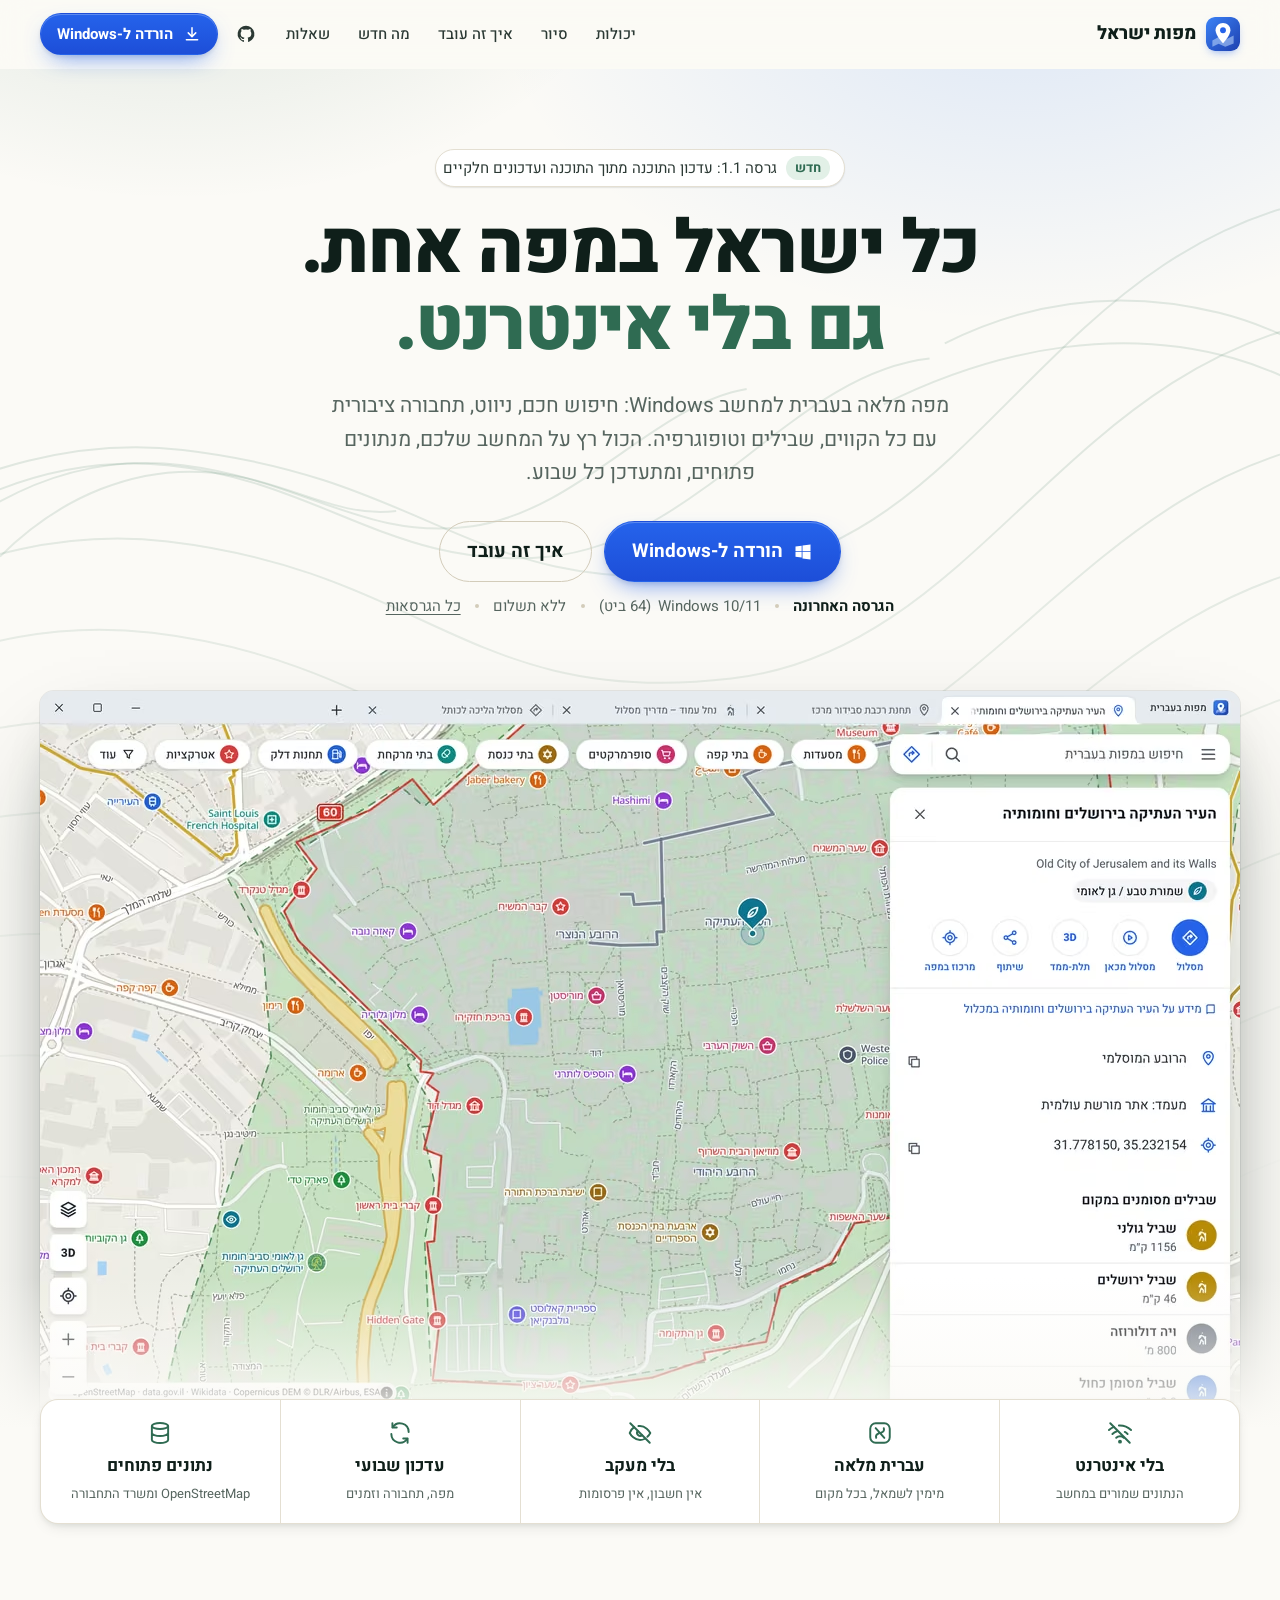
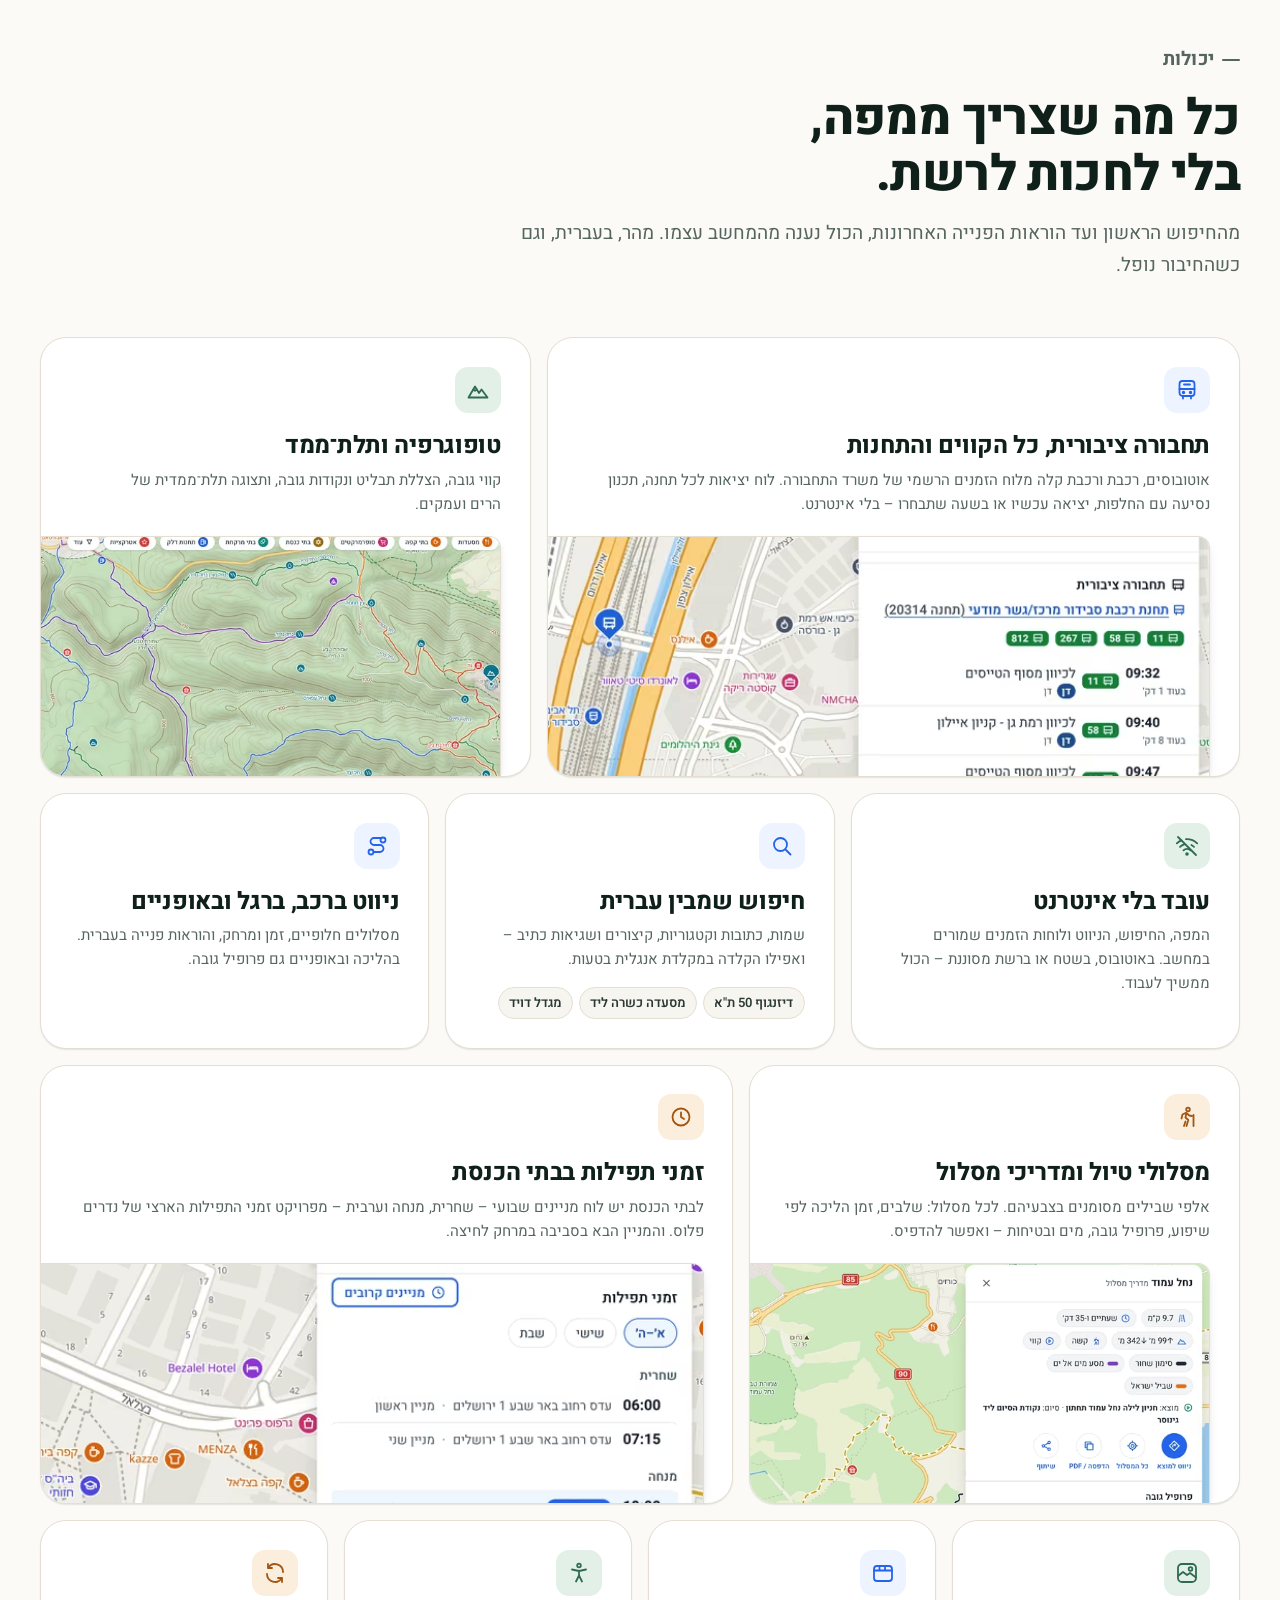
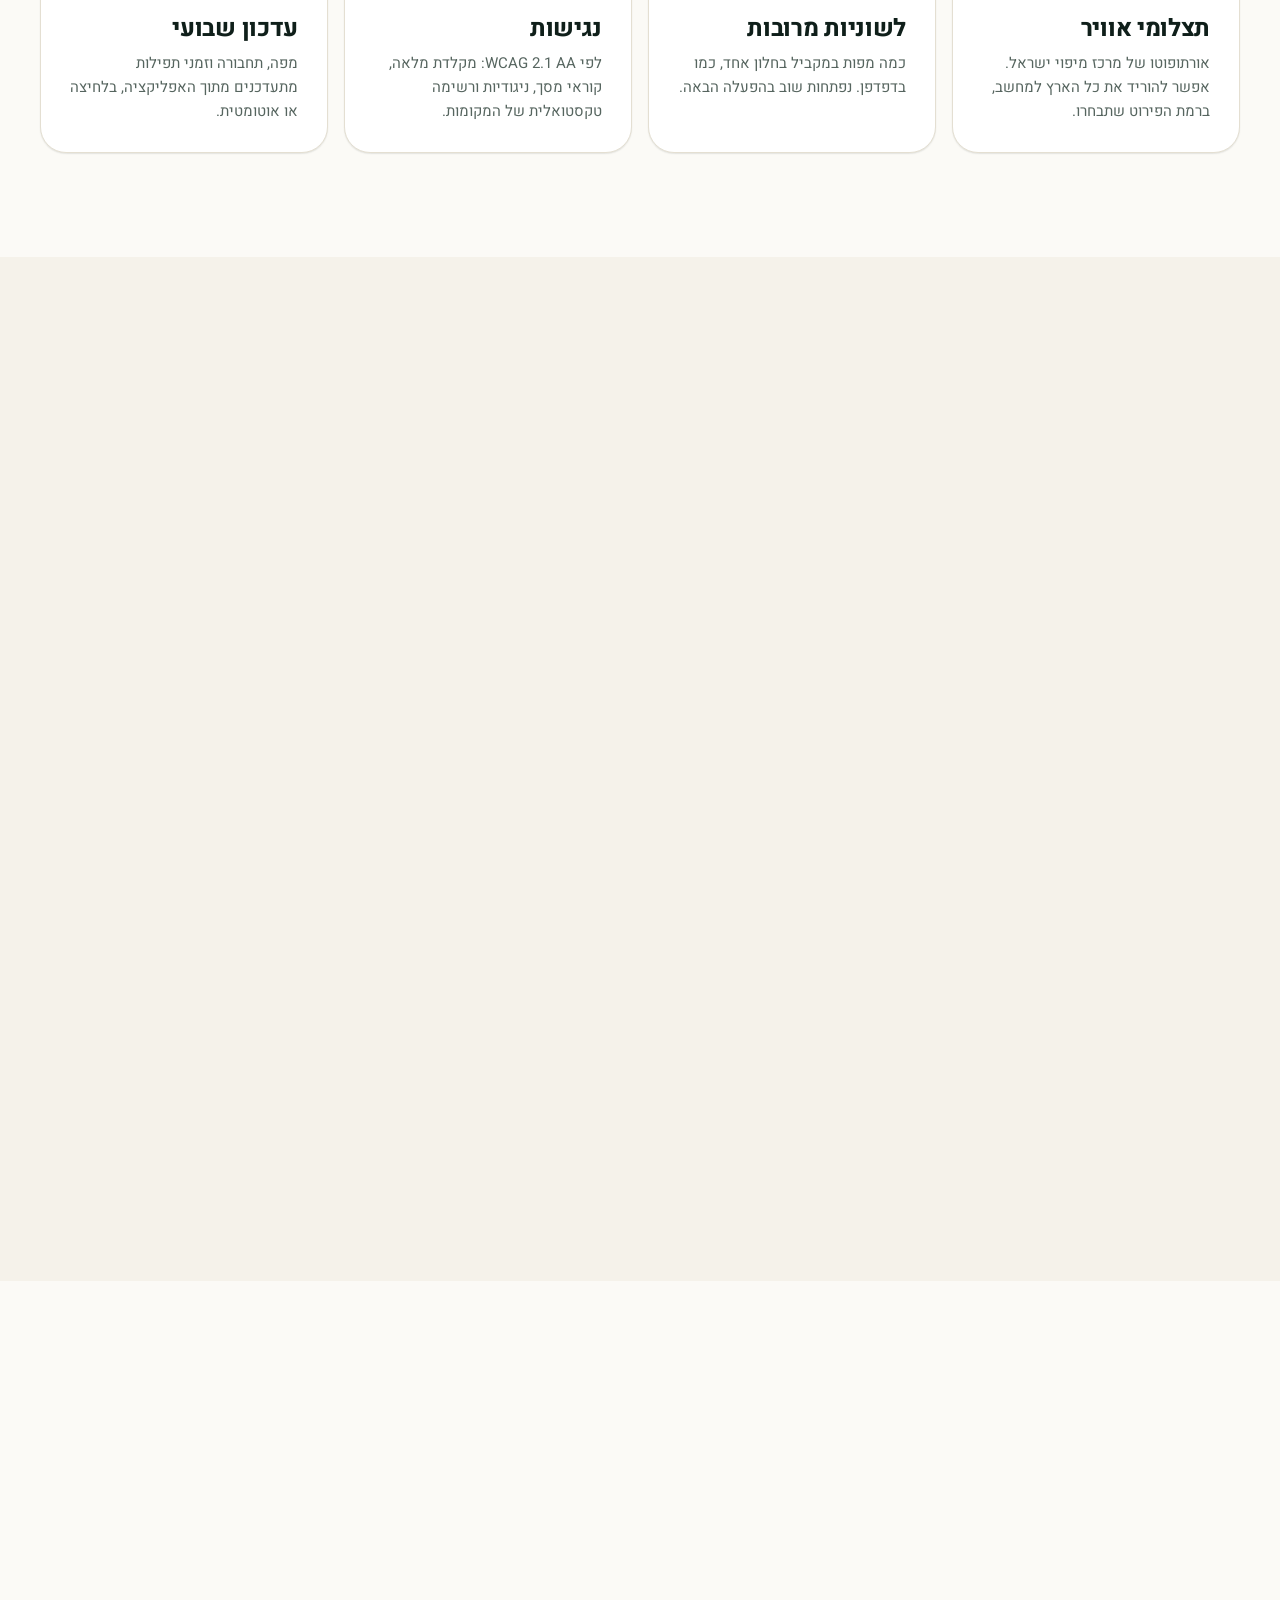
==== commit 44cdd041: "feat: שינוי שם התוכנה ל"מפות ישראל" (המזהה הלועזי נשאר hebrew-maps) השם המוצג הוחלף בכל מקום: חלון ה" ====
--- a/site/index.html
+++ b/site/index.html
@@ -3,7 +3,7 @@
 <head>
   <meta charset="utf-8">
   <meta name="viewport" content="width=device-width, initial-scale=1">
-  <title>מפות בעברית – מפת ישראל למחשב, גם בלי אינטרנט</title>
+  <title>מפות ישראל – מפה בעברית למחשב, גם בלי אינטרנט</title>
   <meta name="description" content="מפה מלאה של ישראל בעברית ל-Windows: חיפוש חכם, ניווט ברכב, ברגל ובאופניים, תחבורה ציבורית עם כל הקווים, שבילים, טופוגרפיה ותלת־ממד. הכול רץ על המחשב, בלי אינטרנט ובלי מעקב.">
   <link rel="canonical" href="https://rishumit.github.io/hebrew-maps/">
   <meta name="theme-color" content="#fbfaf6" media="(prefers-color-scheme: light)">
@@ -13,16 +13,16 @@
 
   <meta property="og:type" content="website">
   <meta property="og:locale" content="he_IL">
-  <meta property="og:site_name" content="מפות בעברית">
-  <meta property="og:title" content="מפות בעברית – מפת ישראל למחשב, גם בלי אינטרנט">
+  <meta property="og:site_name" content="מפות ישראל">
+  <meta property="og:title" content="מפות ישראל – מפה בעברית למחשב, גם בלי אינטרנט">
   <meta property="og:description" content="חיפוש בעברית, ניווט, תחבורה ציבורית, שבילים וטופוגרפיה – הכול על המחשב שלכם, בלי אינטרנט ובלי מעקב.">
   <meta property="og:url" content="https://rishumit.github.io/hebrew-maps/">
   <meta property="og:image" content="https://rishumit.github.io/hebrew-maps/assets/img/og.jpg">
   <meta property="og:image:width" content="1200">
   <meta property="og:image:height" content="630">
-  <meta property="og:image:alt" content="חלון האפליקציה מפות בעברית: העיר העתיקה בירושלים עם כרטיס מידע">
+  <meta property="og:image:alt" content="חלון האפליקציה מפות ישראל: העיר העתיקה בירושלים עם כרטיס מידע">
   <meta name="twitter:card" content="summary_large_image">
-  <meta name="twitter:title" content="מפות בעברית – מפת ישראל למחשב, גם בלי אינטרנט">
+  <meta name="twitter:title" content="מפות ישראל – מפה בעברית למחשב, גם בלי אינטרנט">
   <meta name="twitter:description" content="חיפוש בעברית, ניווט, תחבורה ציבורית, שבילים וטופוגרפיה – הכול על המחשב שלכם.">
   <meta name="twitter:image" content="https://rishumit.github.io/hebrew-maps/assets/img/og.jpg">
 
@@ -39,7 +39,7 @@
   {
     "@context": "https://schema.org",
     "@type": "SoftwareApplication",
-    "name": "מפות בעברית",
+    "name": "מפות ישראל",
     "alternateName": "Hebrew Maps",
     "description": "מפה מלאה של ישראל בעברית למחשב Windows שעובדת גם בלי אינטרנט: חיפוש חכם, ניווט, תחבורה ציבורית, שבילים, טופוגרפיה ותלת־ממד.",
     "applicationCategory": "TravelApplication",
@@ -59,9 +59,9 @@
 
   <header class="site-header" id="top">
     <div class="wrap header-inner">
-      <a class="brand" href="./" aria-label="מפות בעברית – דף הבית">
+      <a class="brand" href="./" aria-label="מפות ישראל – דף הבית">
         <img src="favicon.svg" alt="" width="34" height="34">
-        <span>מפות בעברית</span>
+        <span>מפות ישראל</span>
       </a>
       <nav class="nav" aria-label="ניווט ראשי">
         <ul class="nav-links" id="nav-links">
@@ -429,7 +429,7 @@
         <div class="section-head">
           <p class="eyebrow">איך זה עובד</p>
           <h2 id="how-title">מתקינים פעם אחת. המפה נשארת אצלכם.</h2>
-          <p>מפות בעברית היא תוכנה רגילה למחשב. המפה, החיפוש והניווט רצים במחשב שלכם, והאינטרנט נדרש רק כדי להוריד נתונים.</p>
+          <p>מפות ישראל היא תוכנה רגילה למחשב. המפה, החיפוש והניווט רצים במחשב שלכם, והאינטרנט נדרש רק כדי להוריד נתונים.</p>
         </div>
 
         <ol class="steps">
@@ -575,7 +575,7 @@
       </div>
       <div class="wrap">
         <h2 id="cta-title">מוכנים לצאת לדרך?</h2>
-        <p>הורידו את מפות בעברית, ותהיה לכם מפה של כל הארץ – גם כשאין קליטה.</p>
+        <p>הורידו את מפות ישראל, ותהיה לכם מפה של כל הארץ – גם כשאין קליטה.</p>
         <div class="dl">
           <div class="hero-actions">
             <a class="btn btn-primary btn-lg" href="https://github.com/rishumit/hebrew-maps/releases/latest/download/HebrewMaps-Setup.exe" data-dl-link>
@@ -598,7 +598,7 @@
     <div class="wrap">
       <div class="footer-grid">
         <div class="footer-about">
-          <a class="brand" href="./"><img src="favicon.svg" alt="" width="34" height="34"><span>מפות בעברית</span></a>
+          <a class="brand" href="./"><img src="favicon.svg" alt="" width="34" height="34"><span>מפות ישראל</span></a>
           <p>מפת ישראל בעברית למחשב, שעובדת גם בלי אינטרנט. קוד פתוח, נתונים פתוחים.</p>
         </div>
         <nav aria-labelledby="f-product">
--- a/site/assets/css/site.css
+++ b/site/assets/css/site.css
@@ -1,4 +1,4 @@
-/* מפות בעברית – product site. One stylesheet, no framework, no external resources.
+/* מפות ישראל – product site. One stylesheet, no framework, no external resources.
    Design system: tokens on :root (light) and the dark overrides below; components after. */
 
 @font-face {
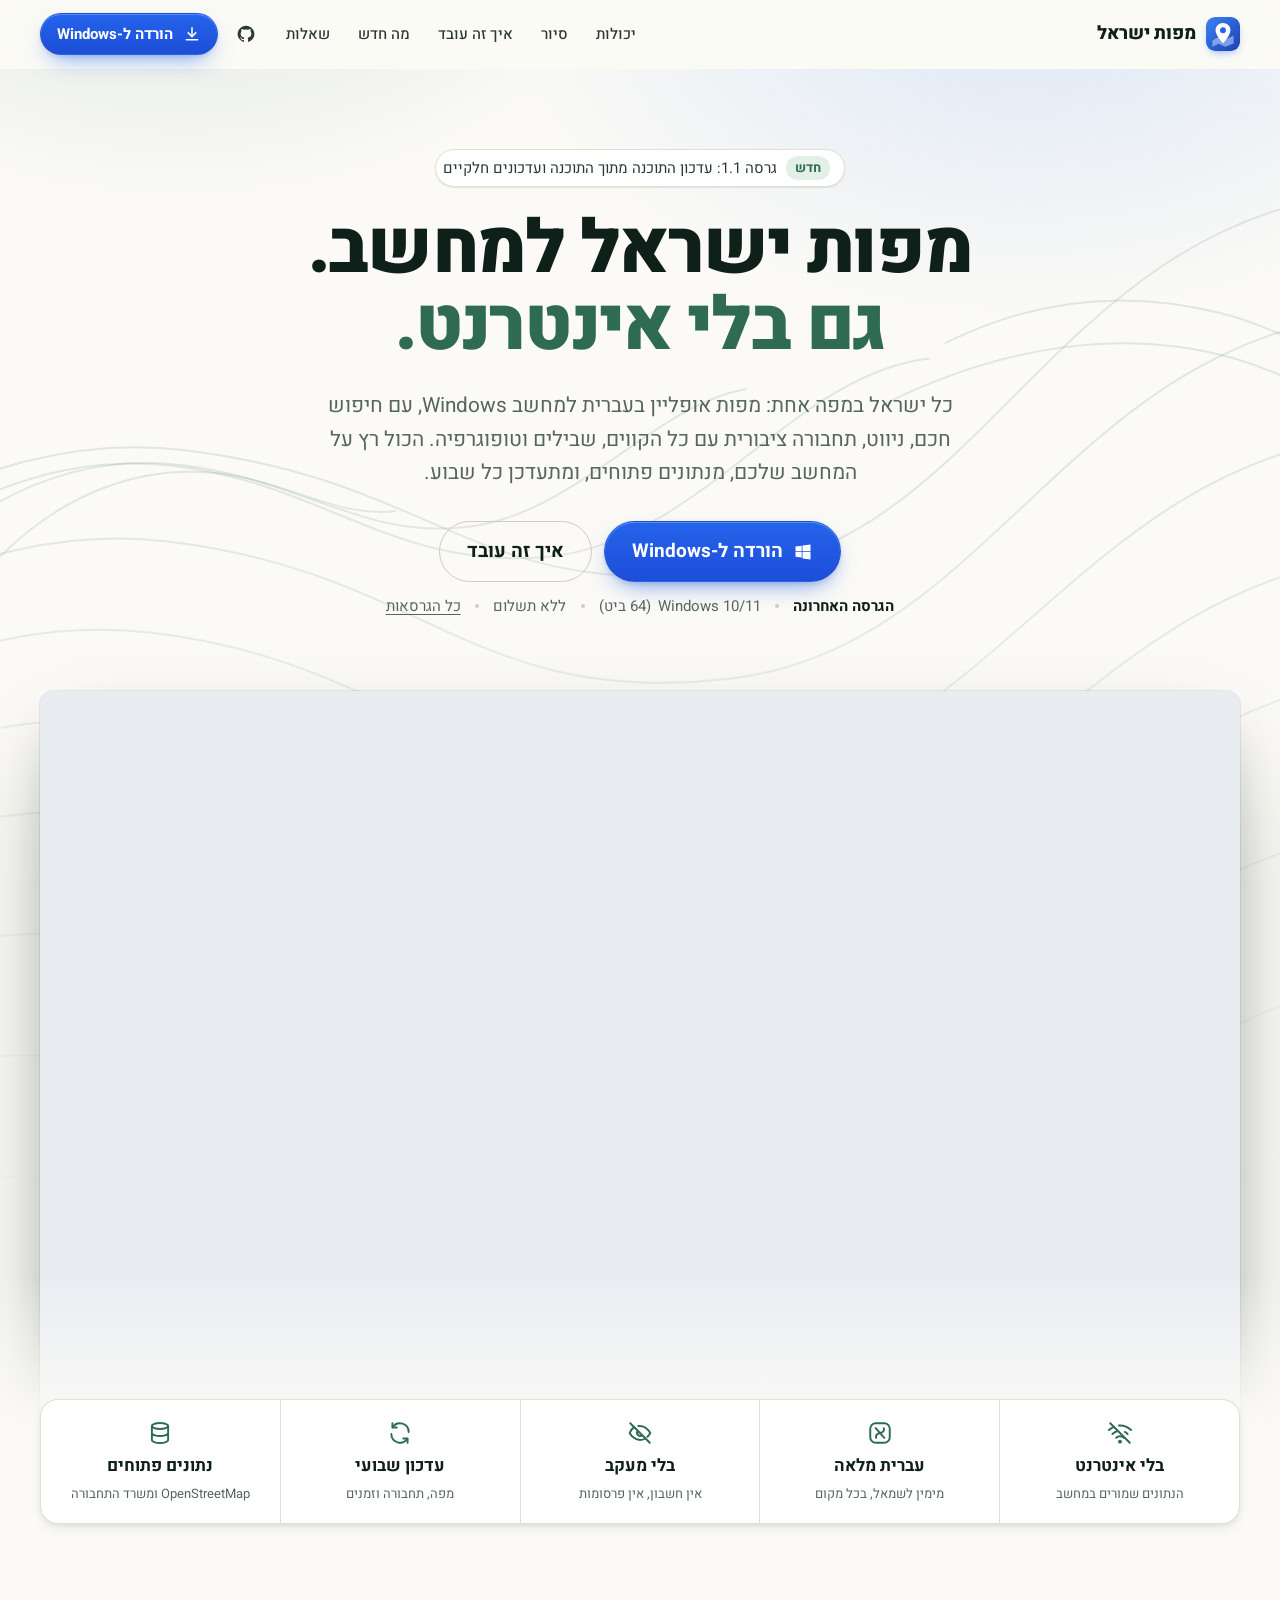
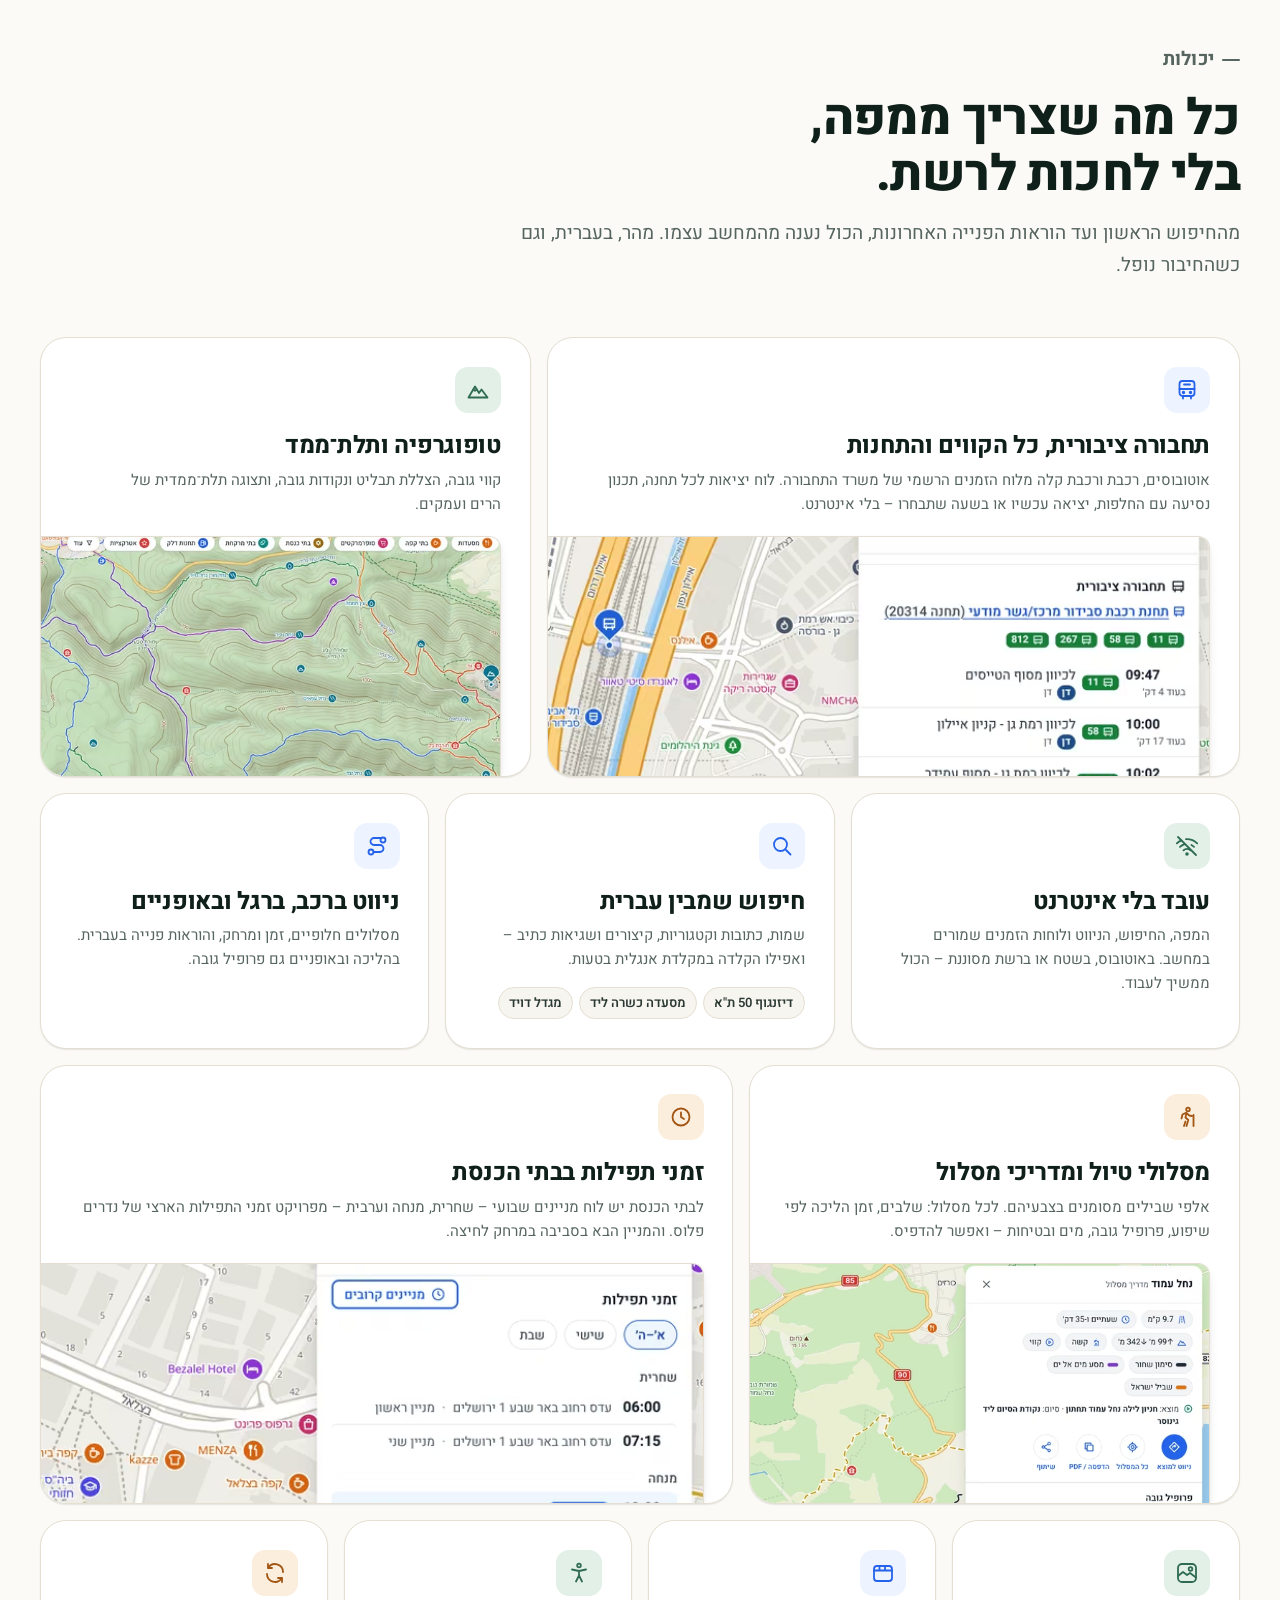
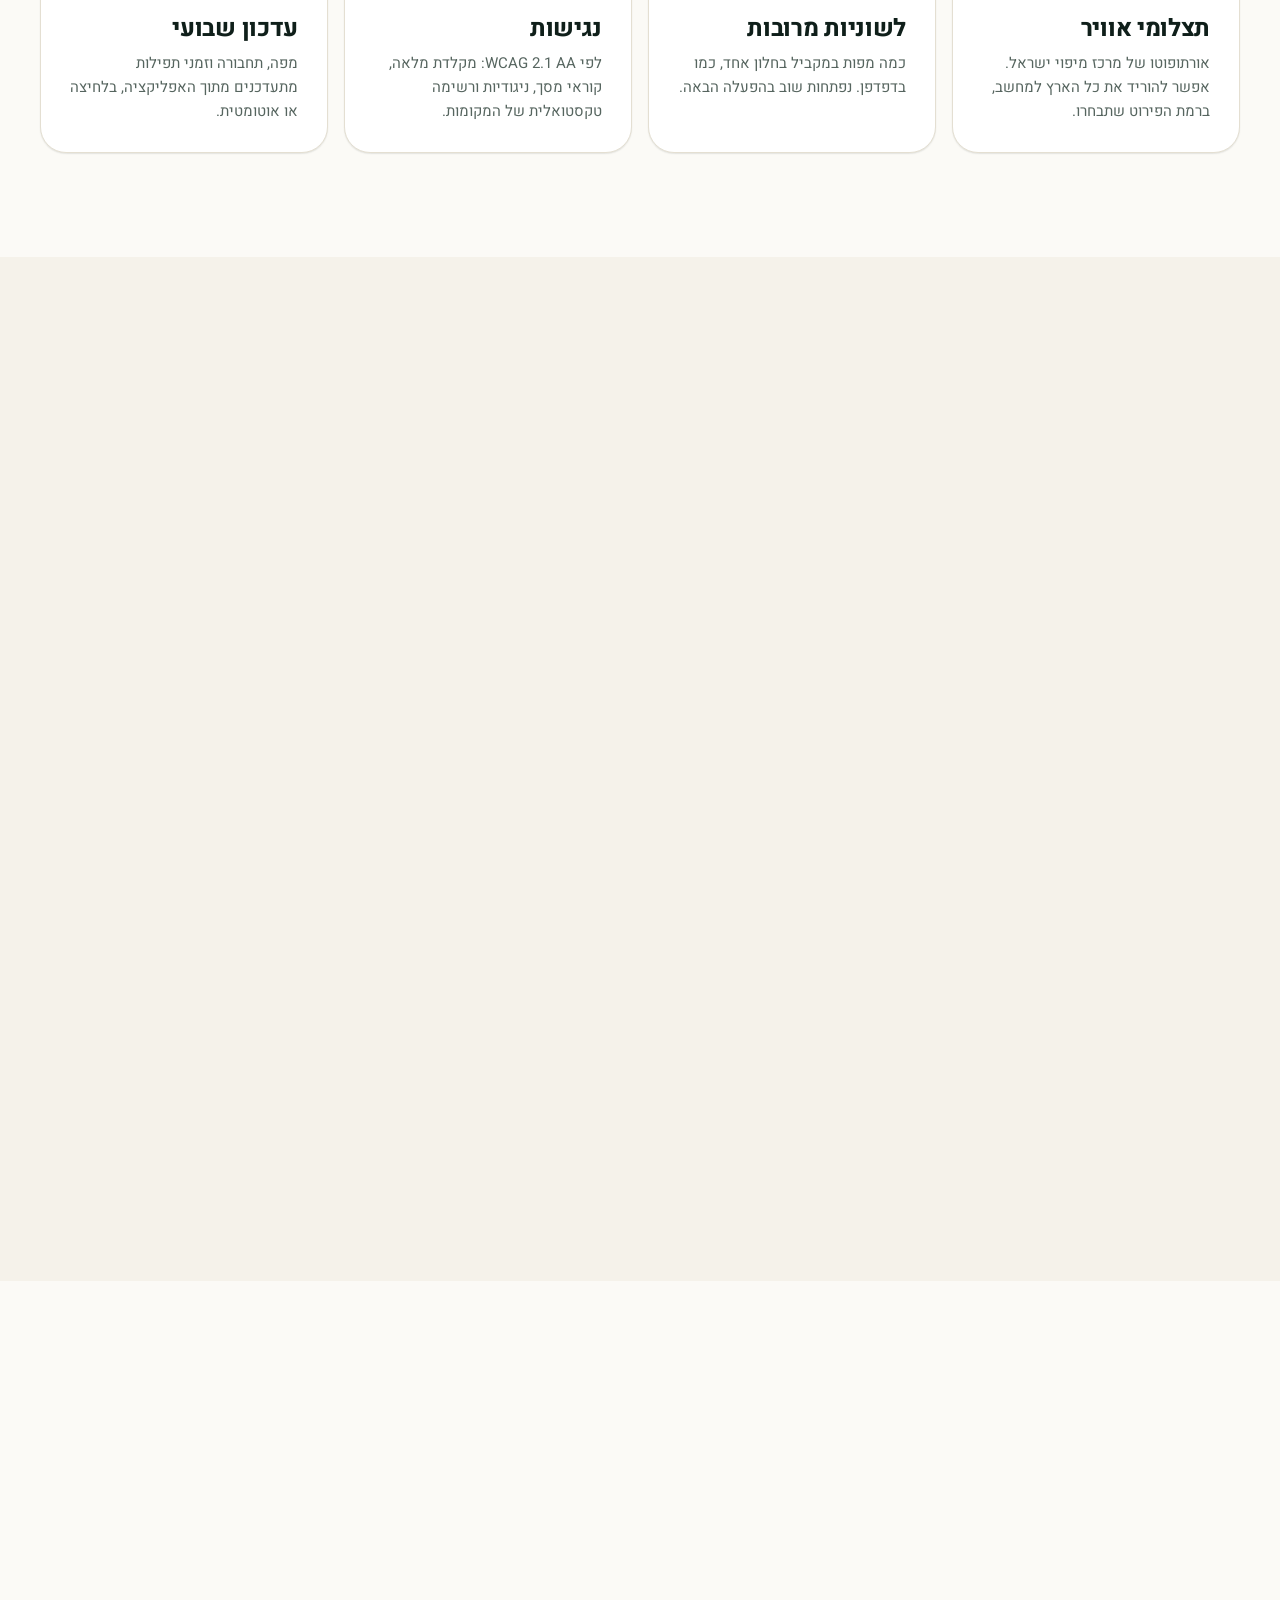
==== commit 7162477f: "feat(site): SEO – מפות אופליין, מפות למחשב, מפות ישראל - כותרת, תיאור ו-H1 בדף הבית עם הביטויים "מפו" ====
--- a/site/index.html
+++ b/site/index.html
@@ -3,26 +3,30 @@
 <head>
   <meta charset="utf-8">
   <meta name="viewport" content="width=device-width, initial-scale=1">
-  <title>מפות ישראל – מפה בעברית למחשב, גם בלי אינטרנט</title>
-  <meta name="description" content="מפה מלאה של ישראל בעברית ל-Windows: חיפוש חכם, ניווט ברכב, ברגל ובאופניים, תחבורה ציבורית עם כל הקווים, שבילים, טופוגרפיה ותלת־ממד. הכול רץ על המחשב, בלי אינטרנט ובלי מעקב.">
+  <title>מפות ישראל – מפות אופליין בעברית למחשב, בחינם</title>
+  <meta name="description" content="מפות ישראל: מפה מלאה של ישראל בעברית להורדה למחשב Windows, שעובדת גם בלי אינטרנט (אופליין). חיפוש, ניווט, תחבורה ציבורית, שבילים, טופוגרפיה ותלת־ממד. חינם, בלי פרסומות ובלי מעקב.">
   <link rel="canonical" href="https://rishumit.github.io/hebrew-maps/">
   <meta name="theme-color" content="#fbfaf6" media="(prefers-color-scheme: light)">
   <meta name="theme-color" content="#0a1512" media="(prefers-color-scheme: dark)">
   <meta name="color-scheme" content="light dark">
-  <meta name="robots" content="index, follow">
+  <meta name="robots" content="index, follow, max-image-preview:large, max-snippet:-1, max-video-preview:-1">
+  <meta name="application-name" content="מפות ישראל">
+  <meta name="author" content="rishumit">
+  <!-- Google Search Console: הדביקו כאן את תג האימות, למשל
+       <meta name="google-site-verification" content="..."> -->
 
   <meta property="og:type" content="website">
   <meta property="og:locale" content="he_IL">
   <meta property="og:site_name" content="מפות ישראל">
-  <meta property="og:title" content="מפות ישראל – מפה בעברית למחשב, גם בלי אינטרנט">
-  <meta property="og:description" content="חיפוש בעברית, ניווט, תחבורה ציבורית, שבילים וטופוגרפיה – הכול על המחשב שלכם, בלי אינטרנט ובלי מעקב.">
+  <meta property="og:title" content="מפות ישראל – מפות אופליין בעברית למחשב, בחינם">
+  <meta property="og:description" content="מפת ישראל מלאה בעברית למחשב, שעובדת אופליין: חיפוש, ניווט, תחבורה ציבורית, שבילים וטופוגרפיה. חינם, בלי מעקב.">
   <meta property="og:url" content="https://rishumit.github.io/hebrew-maps/">
   <meta property="og:image" content="https://rishumit.github.io/hebrew-maps/assets/img/og.jpg">
   <meta property="og:image:width" content="1200">
   <meta property="og:image:height" content="630">
   <meta property="og:image:alt" content="חלון האפליקציה מפות ישראל: העיר העתיקה בירושלים עם כרטיס מידע">
   <meta name="twitter:card" content="summary_large_image">
-  <meta name="twitter:title" content="מפות ישראל – מפה בעברית למחשב, גם בלי אינטרנט">
+  <meta name="twitter:title" content="מפות ישראל – מפות אופליין בעברית למחשב, בחינם">
   <meta name="twitter:description" content="חיפוש בעברית, ניווט, תחבורה ציבורית, שבילים וטופוגרפיה – הכול על המחשב שלכם.">
   <meta name="twitter:image" content="https://rishumit.github.io/hebrew-maps/assets/img/og.jpg">
 
@@ -36,22 +40,174 @@
   <script>if (location.hash) document.documentElement.classList.add('cv-off');</script>
 
   <script type="application/ld+json">
-  {
-    "@context": "https://schema.org",
-    "@type": "SoftwareApplication",
-    "name": "מפות ישראל",
-    "alternateName": "Hebrew Maps",
-    "description": "מפה מלאה של ישראל בעברית למחשב Windows שעובדת גם בלי אינטרנט: חיפוש חכם, ניווט, תחבורה ציבורית, שבילים, טופוגרפיה ותלת־ממד.",
-    "applicationCategory": "TravelApplication",
-    "operatingSystem": "Windows 10, Windows 11",
-    "inLanguage": "he",
-    "url": "https://rishumit.github.io/hebrew-maps/",
-    "downloadUrl": "https://github.com/rishumit/hebrew-maps/releases/latest/download/HebrewMaps-Setup.exe",
-    "image": "https://rishumit.github.io/hebrew-maps/assets/img/og.jpg",
-    "screenshot": "https://rishumit.github.io/hebrew-maps/assets/img/hero-light-1800.jpg",
-    "offers": { "@type": "Offer", "price": "0", "priceCurrency": "ILS" },
-    "codeRepository": "https://github.com/rishumit/hebrew-maps"
-  }
+{
+  "@context": "https://schema.org",
+  "@graph": [
+    {
+      "@type": "WebSite",
+      "@id": "https://rishumit.github.io/hebrew-maps/#website",
+      "url": "https://rishumit.github.io/hebrew-maps/",
+      "name": "מפות ישראל",
+      "alternateName": [
+        "Hebrew Maps",
+        "מפות אופליין למחשב",
+        "מפת ישראל למחשב"
+      ],
+      "inLanguage": "he",
+      "description": "מפות אופליין בעברית למחשב Windows – מפת ישראל מלאה שעובדת בלי אינטרנט."
+    },
+    {
+      "@type": "SoftwareApplication",
+      "@id": "https://rishumit.github.io/hebrew-maps/#app",
+      "name": "מפות ישראל",
+      "alternateName": [
+        "Hebrew Maps",
+        "מפות אופליין",
+        "מפות ישראל למחשב"
+      ],
+      "description": "מפה מלאה של ישראל בעברית למחשב Windows שעובדת גם בלי אינטרנט: חיפוש חכם, ניווט ברכב, ברגל ובאופניים, תחבורה ציבורית, שבילים, טופוגרפיה ותלת־ממד.",
+      "applicationCategory": "TravelApplication",
+      "applicationSubCategory": "מפות וניווט",
+      "operatingSystem": "Windows 10, Windows 11",
+      "inLanguage": "he",
+      "softwareVersion": "1.1.0",
+      "isAccessibleForFree": true,
+      "license": "https://github.com/rishumit/hebrew-maps",
+      "url": "https://rishumit.github.io/hebrew-maps/",
+      "downloadUrl": "https://github.com/rishumit/hebrew-maps/releases/latest/download/HebrewMaps-Setup.exe",
+      "installUrl": "https://rishumit.github.io/hebrew-maps/download.html",
+      "image": "https://rishumit.github.io/hebrew-maps/assets/img/og.jpg",
+      "screenshot": [
+        "https://rishumit.github.io/hebrew-maps/assets/img/hero-light-1800.jpg",
+        "https://rishumit.github.io/hebrew-maps/assets/img/tour-transitplan-1800.jpg",
+        "https://rishumit.github.io/hebrew-maps/assets/img/tour-topo-1800.jpg",
+        "https://rishumit.github.io/hebrew-maps/assets/img/tour-masada-1800.jpg"
+      ],
+      "featureList": [
+        "מפות אופליין – עובד בלי אינטרנט",
+        "חיפוש בעברית",
+        "ניווט ברכב, ברגל ובאופניים",
+        "תחבורה ציבורית עם כל הקווים והתחנות",
+        "מפה טופוגרפית ושבילים מסומנים",
+        "תצוגת תלת־ממד",
+        "מדריכי מסלול",
+        "זמני תפילות בבתי כנסת",
+        "תצלומי אוויר",
+        "עדכון שבועי"
+      ],
+      "keywords": "מפות ישראל, מפות אופליין, מפות למחשב, מפת ישראל, מפה בעברית, ניווט בלי אינטרנט, מפה טופוגרפית, תחבורה ציבורית",
+      "offers": {
+        "@type": "Offer",
+        "price": "0",
+        "priceCurrency": "ILS"
+      },
+      "author": {
+        "@type": "Organization",
+        "name": "rishumit",
+        "url": "https://github.com/rishumit"
+      },
+      "codeRepository": "https://github.com/rishumit/hebrew-maps",
+      "isPartOf": {
+        "@id": "https://rishumit.github.io/hebrew-maps/#website"
+      }
+    },
+    {
+      "@type": "FAQPage",
+      "@id": "https://rishumit.github.io/hebrew-maps/#faq",
+      "inLanguage": "he",
+      "mainEntity": [
+        {
+          "@type": "Question",
+          "name": "מה זה מפות אופליין?",
+          "acceptedAnswer": {
+            "@type": "Answer",
+            "text": "מפות אופליין הן מפות שנשמרות על המחשב ועובדות בלי חיבור לאינטרנט. מפות ישראל מורידה פעם אחת את מפת ישראל המלאה – רחובות, כתובות, נקודות עניין, שבילים, גבהים ולוחות הזמנים של התחבורה הציבורית – ומכאן החיפוש, הניווט והתצוגה רצים מהמחשב עצמו, גם ברשת איטית, מסוננת או בלי רשת בכלל."
+          }
+        },
+        {
+          "@type": "Question",
+          "name": "איך מורידים מפת ישראל למחשב?",
+          "acceptedAnswer": {
+            "@type": "Answer",
+            "text": "מורידים את קובץ ההתקנה ל-Windows ומתקינים. בפתיחה הראשונה בוחרים בתפריט \"עדכונים\" ← \"עדכן הכול\", והתוכנה מורידה את נתוני ישראל (כ-2GB). אפשר גם להעביר את הנתונים בקובץ למחשב שאין בו אינטרנט בכלל."
+          }
+        },
+        {
+          "@type": "Question",
+          "name": "במה זה שונה ממפות באתר אינטרנט?",
+          "acceptedAnswer": {
+            "@type": "Answer",
+            "text": "מפות באתר אינטרנט טוענות כל אריח וכל תוצאת חיפוש מהשרת, ולכן צריכות חיבור קבוע ושולחות לשרת מה שמחפשים. מפות ישראל היא תוכנת מפות למחשב: כל המפה שמורה אצלכם, החיפוש בעברית והניווט מחושבים מקומית, ושום חיפוש או מסלול לא יוצא מהמחשב."
+          }
+        },
+        {
+          "@type": "Question",
+          "name": "האם האפליקציה באמת עובדת בלי אינטרנט?",
+          "acceptedAnswer": {
+            "@type": "Answer",
+            "text": "כן. אחרי שמורידים את הנתונים פעם אחת, המפה, החיפוש, הניווט, התחבורה הציבורית, השבילים והטופוגרפיה עובדים מהמחשב בלבד. אינטרנט נדרש רק להורדת עדכונים, ולתצלומי אוויר באזור שעוד לא נשמר במחשב."
+          }
+        },
+        {
+          "@type": "Question",
+          "name": "מאיפה מגיעים הנתונים?",
+          "acceptedAnswer": {
+            "@type": "Answer",
+            "text": "ממקורות פתוחים: OpenStreetMap (מפה, רחובות, נקודות עניין ושבילים), משרד התחבורה (לוחות הזמנים של התחבורה הציבורית, GTFS), Copernicus DEM (גבהים), נדרים פלוס (זמני תפילות), data.gov.il ו-Wikidata. תצלומי האוויר הם של מרכז מיפוי ישראל, לשימוש אישי, ותצלומי הלוויין – Sentinel-2 cloudless של EOX."
+          }
+        },
+        {
+          "@type": "Question",
+          "name": "כל כמה זמן הנתונים מתעדכנים?",
+          "acceptedAnswer": {
+            "@type": "Answer",
+            "text": "פעם בשבוע. חבילות חדשות נבנות אוטומטית ומתפרסמות ב-GitHub. באפליקציה: תפריט ← \"עדכונים\" ← \"עדכן הכול\", או הפעלה של בדיקה אוטומטית שבועית. המפה ממשיכה לעבוד בזמן העדכון."
+          }
+        },
+        {
+          "@type": "Question",
+          "name": "יש לי נטפרי (או סינון אחר). מה צריך לפתוח?",
+          "acceptedAnswer": {
+            "@type": "Answer",
+            "text": "ההורדה והעדכונים מגיעים מ-GitHub. אם ההורדה נחסמת, בקשו מהסינון לפתוח את הכתובות האלה: github.com release-assets.githubusercontent.com objects.githubusercontent.com לתצלומי האוויר: cdn.govmap.gov.il, ולתצלומי הלוויין (חלופה): tiles.maps.eox.at. שלמות כל קובץ נבדקת מול טביעת SHA-256, כך שהסינון לא יכול לפגוע בנתונים."
+          }
+        },
+        {
+          "@type": "Question",
+          "name": "מה עם פרטיות?",
+          "acceptedAnswer": {
+            "@type": "Answer",
+            "text": "הכול רץ אצלכם. אין חשבון, אין מעקב, אין פרסומות, והחיפושים והמסלולים לא נשלחים לשום שרת. החיבורים היחידים לרשת הם הורדת העדכונים (מ-GitHub) ותצלומי האוויר (מ-govmap, או תצלומי לוויין מ-EOX) כשמפעילים אותם. למדיניות הפרטיות."
+          }
+        },
+        {
+          "@type": "Question",
+          "name": "מופיעה ההודעה \"Windows הגן על המחשב\". זה בסדר?",
+          "acceptedAnswer": {
+            "@type": "Answer",
+            "text": "כן. קובץ ההתקנה עדיין לא חתום בתעודה מסחרית, ולכן SmartScreen מציג אזהרה. לוחצים על \"מידע נוסף\" ואז על \"הפעל בכל זאת\". הקובץ נבנה אוטומטית מקוד המקור הפתוח ב-GitHub. הסבר מפורט."
+          }
+        },
+        {
+          "@type": "Question",
+          "name": "כמה זה עולה?",
+          "acceptedAnswer": {
+            "@type": "Answer",
+            "text": "שום דבר. אין תשלום, אין מנוי ואין רכישות בתוך האפליקציה. קוד המקור פתוח ב-GitHub."
+          }
+        },
+        {
+          "@type": "Question",
+          "name": "מה צריך כדי להריץ את האפליקציה?",
+          "acceptedAnswer": {
+            "@type": "Answer",
+            "text": "Windows 10 או 11 (64 ביט), ‏4GB זיכרון לפחות, וכ-2GB מקום פנוי לנתונים. החלון של האפליקציה משתמש ב-WebView2, שמותקן מראש ב-Windows 11 וב-Windows 10 מעודכן; בלעדיו המפה נפתחת בדפדפן. כל הדרישות."
+          }
+        }
+      ]
+    }
+  ]
+}
   </script>
 </head>
 <body>
@@ -109,8 +265,8 @@
       <div class="wrap">
         <div class="hero-copy">
           <a class="badge" href="changelog.html"><span class="dot">חדש</span><span>גרסה 1.1: עדכון התוכנה מתוך התוכנה ועדכונים חלקיים</span></a>
-          <h1 id="hero-title">כל ישראל במפה אחת.<span class="soft">גם בלי אינטרנט.</span></h1>
-          <p class="lead">מפה מלאה בעברית למחשב Windows: חיפוש חכם, ניווט, תחבורה ציבורית עם כל הקווים, שבילים וטופוגרפיה. הכול רץ על המחשב שלכם, מנתונים פתוחים, ומתעדכן כל שבוע.</p>
+          <h1 id="hero-title">מפות ישראל למחשב.<span class="soft">גם בלי אינטרנט.</span></h1>
+          <p class="lead">כל ישראל במפה אחת: מפות אופליין בעברית למחשב Windows, עם חיפוש חכם, ניווט, תחבורה ציבורית עם כל הקווים, שבילים וטופוגרפיה. הכול רץ על המחשב שלכם, מנתונים פתוחים, ומתעדכן כל שבוע.</p>
           <div class="dl">
               <div class="hero-actions">
                 <a class="btn btn-primary btn-lg" href="https://github.com/rishumit/hebrew-maps/releases/latest/download/HebrewMaps-Setup.exe" data-dl-link>
@@ -502,6 +658,24 @@
           <h2 id="faq-title">שאלות ותשובות</h2>
         </div>
         <div class="faq">
+          <details>
+            <summary><span>מה זה מפות אופליין?</span></summary>
+            <div class="answer">
+              <p>מפות אופליין הן מפות שנשמרות על המחשב ועובדות בלי חיבור לאינטרנט. מפות ישראל מורידה פעם אחת את מפת ישראל המלאה – רחובות, כתובות, נקודות עניין, שבילים, גבהים ולוחות הזמנים של התחבורה הציבורית – ומכאן החיפוש, הניווט והתצוגה רצים מהמחשב עצמו, גם ברשת איטית, מסוננת או בלי רשת בכלל.</p>
+            </div>
+          </details>
+          <details>
+            <summary><span>איך מורידים מפת ישראל למחשב?</span></summary>
+            <div class="answer">
+              <p>מורידים את <a href="download.html">קובץ ההתקנה ל-Windows</a> ומתקינים. בפתיחה הראשונה בוחרים בתפריט "עדכונים" ← "עדכן הכול", והתוכנה מורידה את נתוני ישראל (כ-2GB). אפשר גם <a href="download.html#offline">להעביר את הנתונים בקובץ</a> למחשב שאין בו אינטרנט בכלל.</p>
+            </div>
+          </details>
+          <details>
+            <summary><span>במה זה שונה ממפות באתר אינטרנט?</span></summary>
+            <div class="answer">
+              <p>מפות באתר אינטרנט טוענות כל אריח וכל תוצאת חיפוש מהשרת, ולכן צריכות חיבור קבוע ושולחות לשרת מה שמחפשים. מפות ישראל היא תוכנת מפות למחשב: כל המפה שמורה אצלכם, החיפוש בעברית והניווט מחושבים מקומית, ושום חיפוש או מסלול לא יוצא מהמחשב.</p>
+            </div>
+          </details>
           <details>
             <summary><span>האם האפליקציה באמת עובדת בלי אינטרנט?</span></summary>
             <div class="answer">
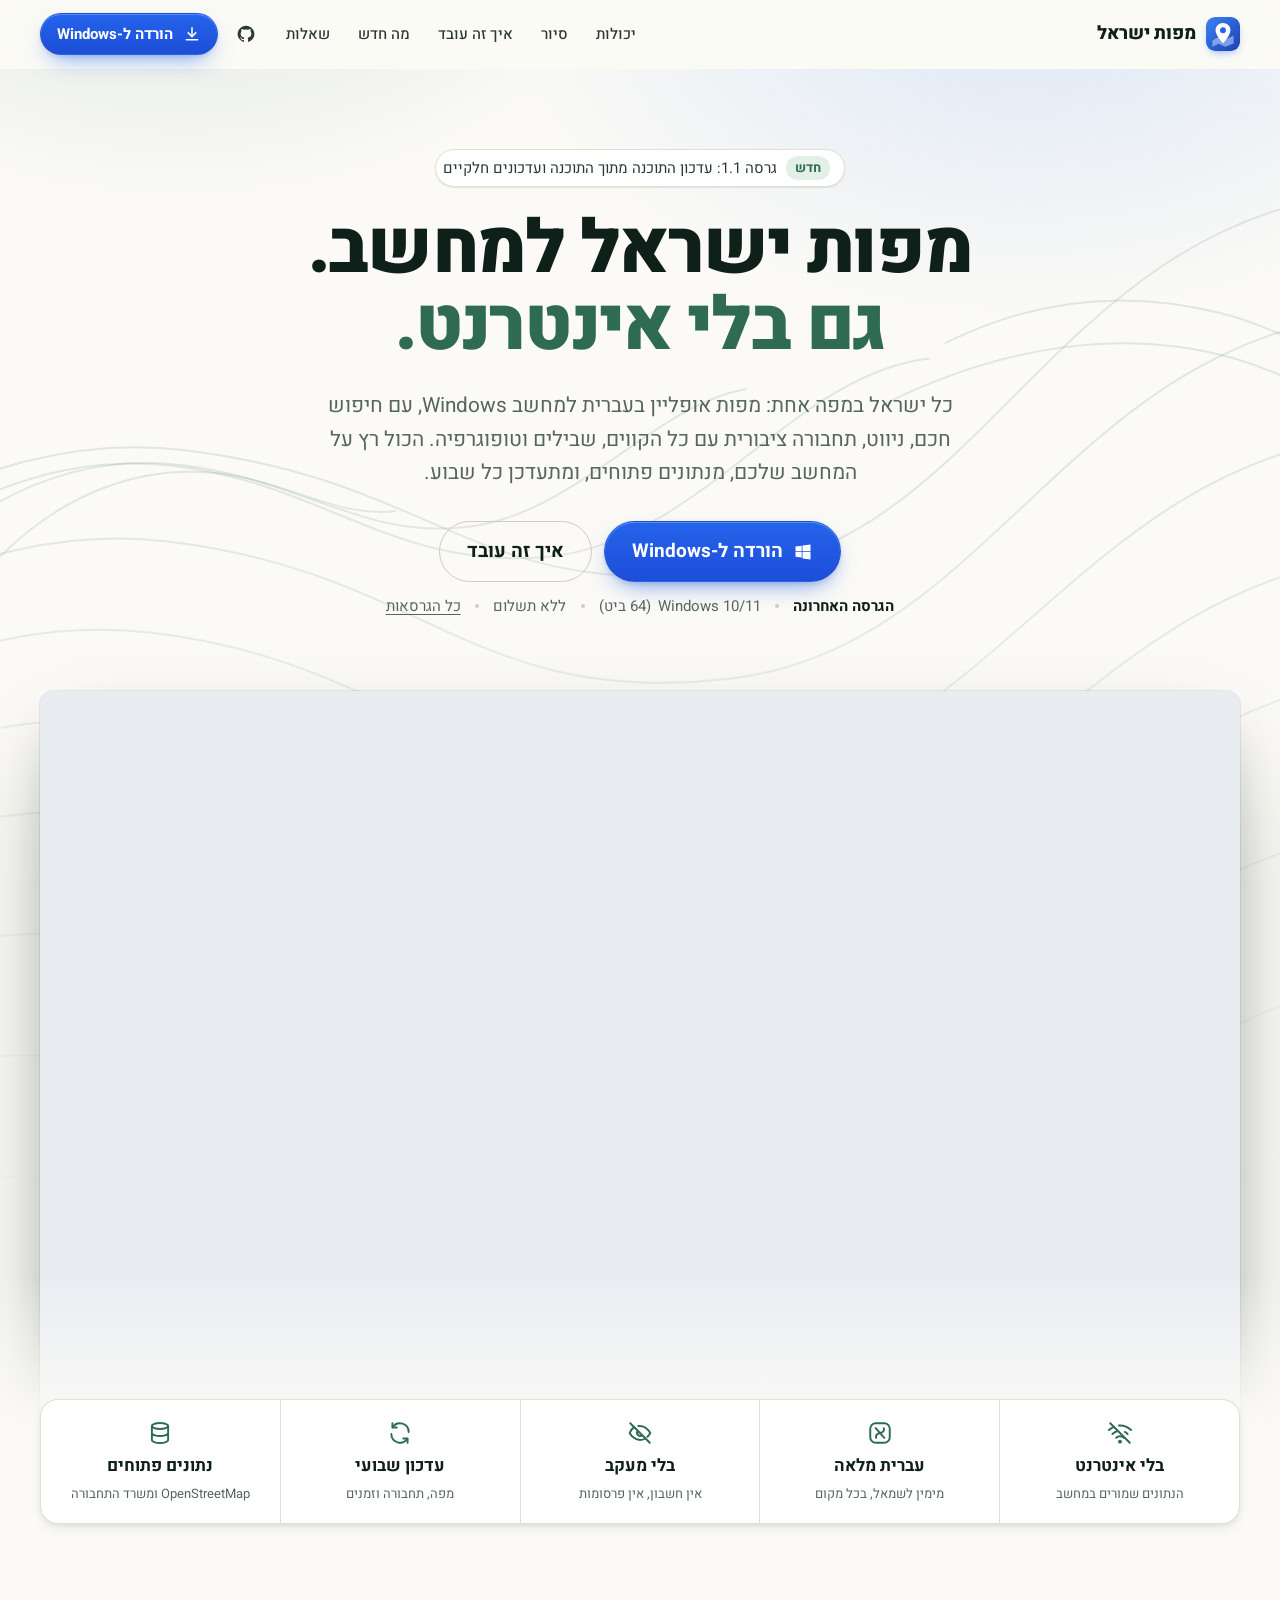
==== commit 1fc6f018: "docs: קישור לאתר ולהורדה בראש ה-README; הסרת הערת האימות מדף הבית Co-Authored-By: Claude Opus 5.5 <n" ====
--- a/site/index.html
+++ b/site/index.html
@@ -12,8 +12,6 @@
   <meta name="robots" content="index, follow, max-image-preview:large, max-snippet:-1, max-video-preview:-1">
   <meta name="application-name" content="מפות ישראל">
   <meta name="author" content="rishumit">
-  <!-- Google Search Console: הדביקו כאן את תג האימות, למשל
-       <meta name="google-site-verification" content="..."> -->
 
   <meta property="og:type" content="website">
   <meta property="og:locale" content="he_IL">
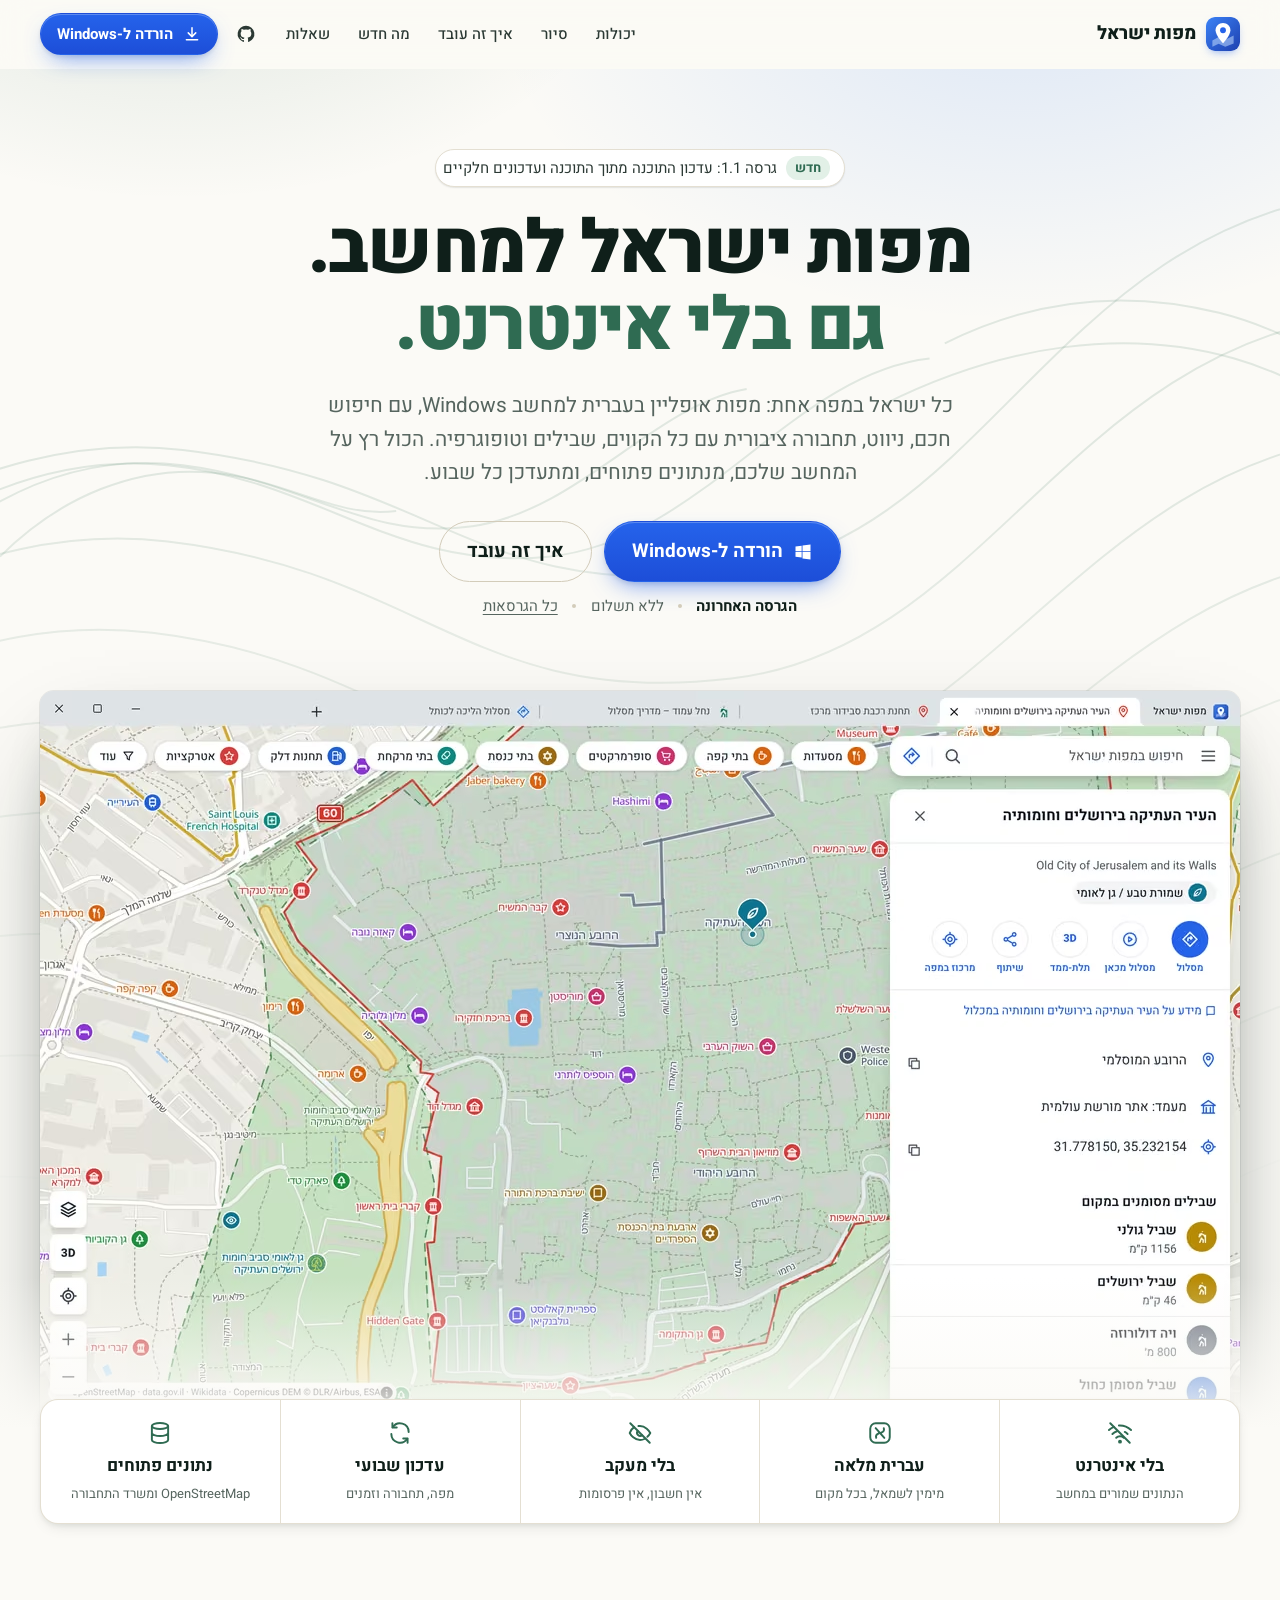
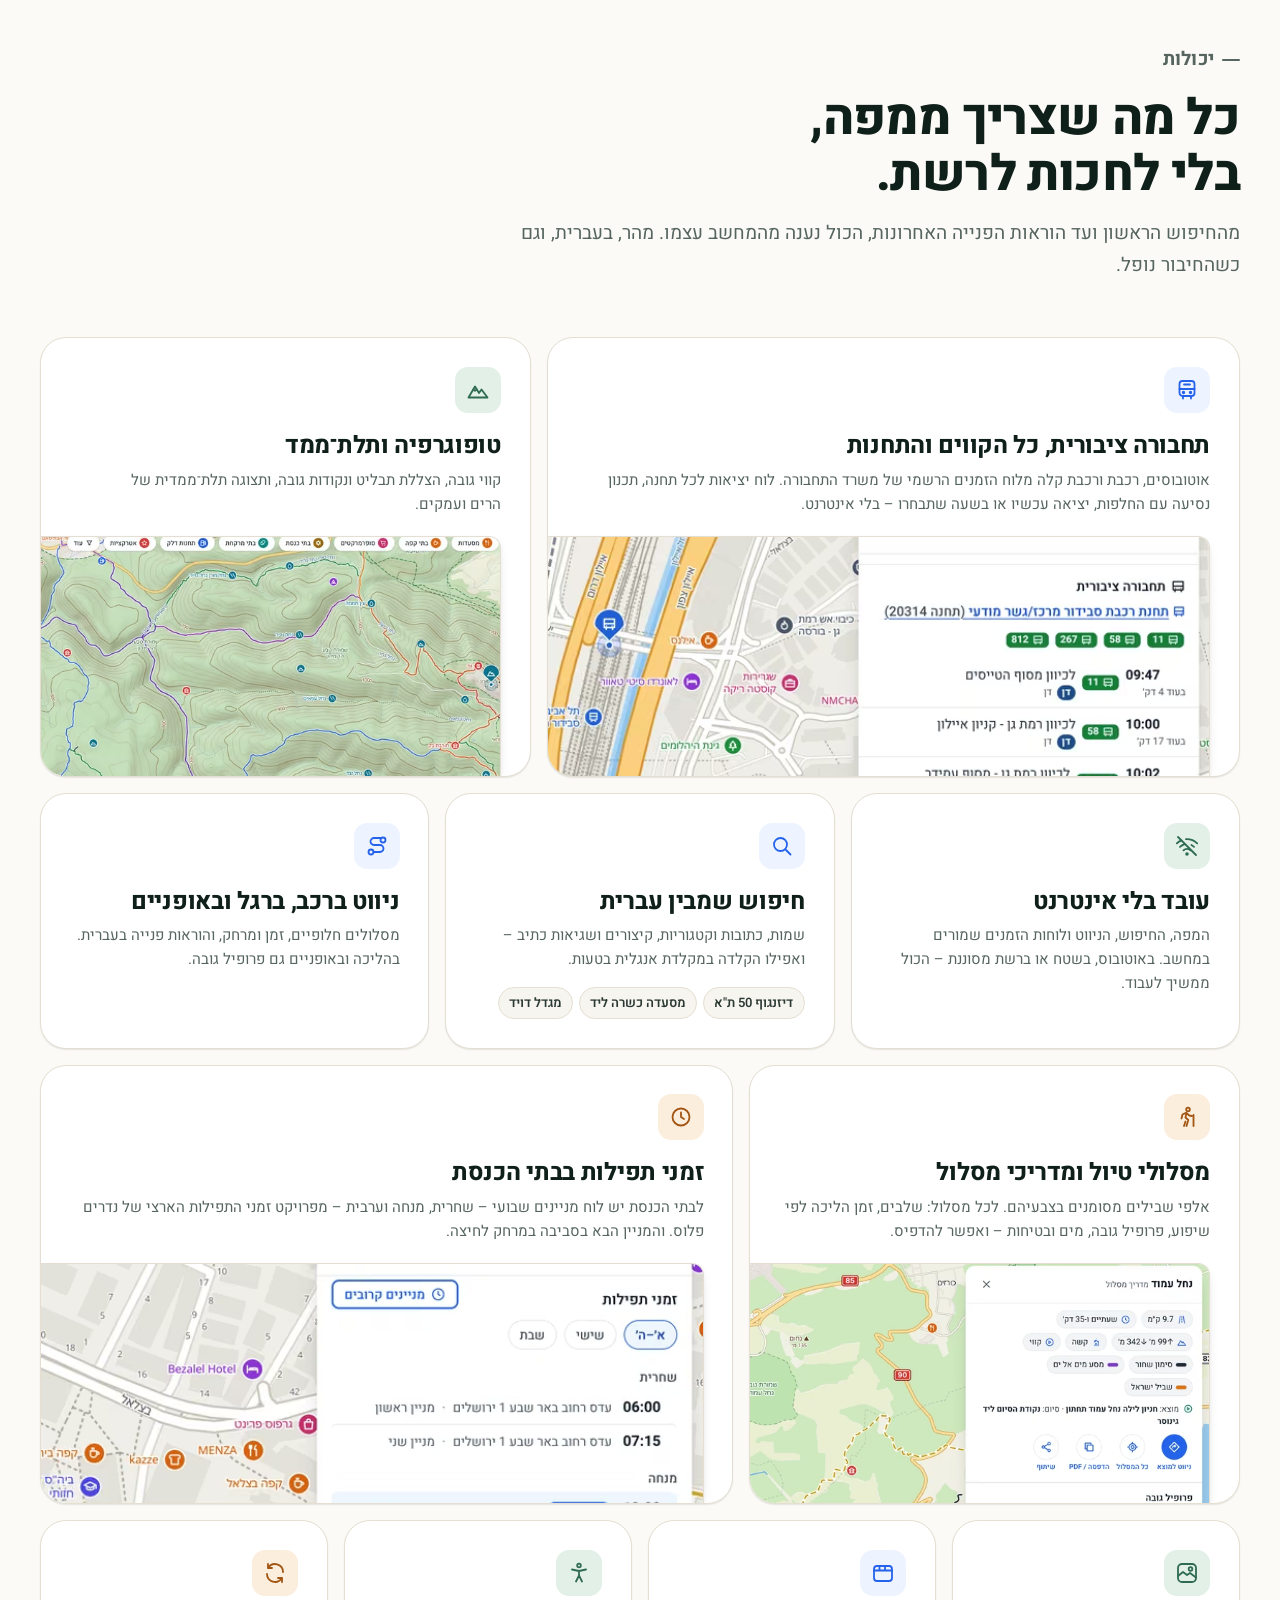
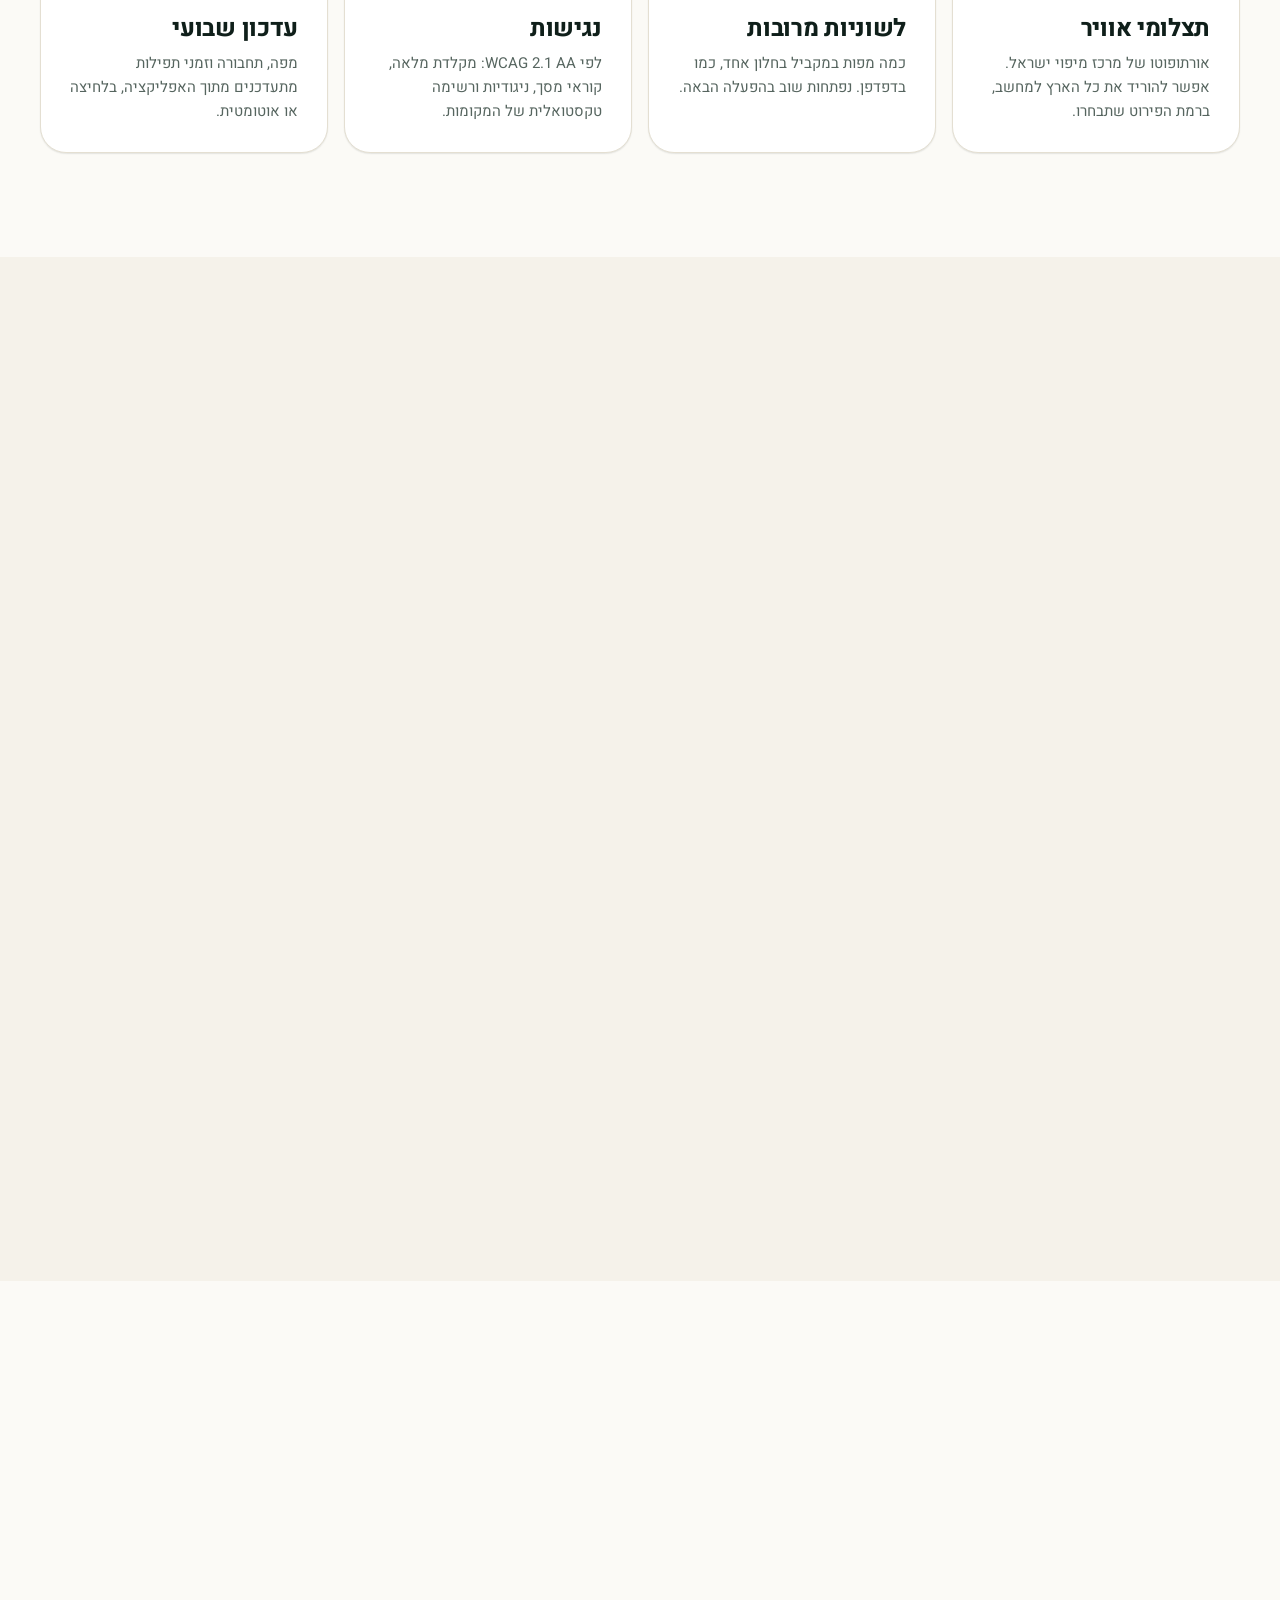
==== commit 8edd2826: "Show cumulative installer downloads on site" ====
--- a/site/index.html
+++ b/site/index.html
@@ -275,7 +275,7 @@
               </div>
               <p class="dl-meta" data-dl-meta>
                 <span data-dl-version>הגרסה האחרונה</span>
-                <span data-dl-size><bdi>Windows 10/11</bdi> ‏(64 ביט)</span>
+                <span data-download-total hidden aria-live="polite"><bdi data-download-count></bdi> הורדות</span>
                 <span data-dl-date>ללא תשלום</span>
                 <span><a href="https://github.com/rishumit/hebrew-maps/releases">כל הגרסאות</a></span>
               </p>
--- a/site/assets/css/site.css
+++ b/site/assets/css/site.css
@@ -204,6 +204,8 @@
 .dl-meta > span + span::before { content: ""; width: 4px; height: 4px; border-radius: 50%; background: var(--line-strong); margin-inline-end: .5rem; }
 .dl-meta a { color: inherit; }
 .dl-meta [data-dl-version] { font-weight: 700; color: var(--ink); }
+.dl-meta > [data-download-total][hidden] { display: none; }
+.dl-meta [data-download-count] { padding-inline: .25em; border-radius: .35em; background: var(--leaf-soft); color: var(--leaf); font-size: 1.08em; font-weight: 800; font-variant-numeric: tabular-nums; }
 @media (max-width: 520px) { /* wrapped lines would start with a stray dot */
   .dl-meta { gap: .2rem 1.1rem; }
   .dl-meta > span + span::before { display: none; }
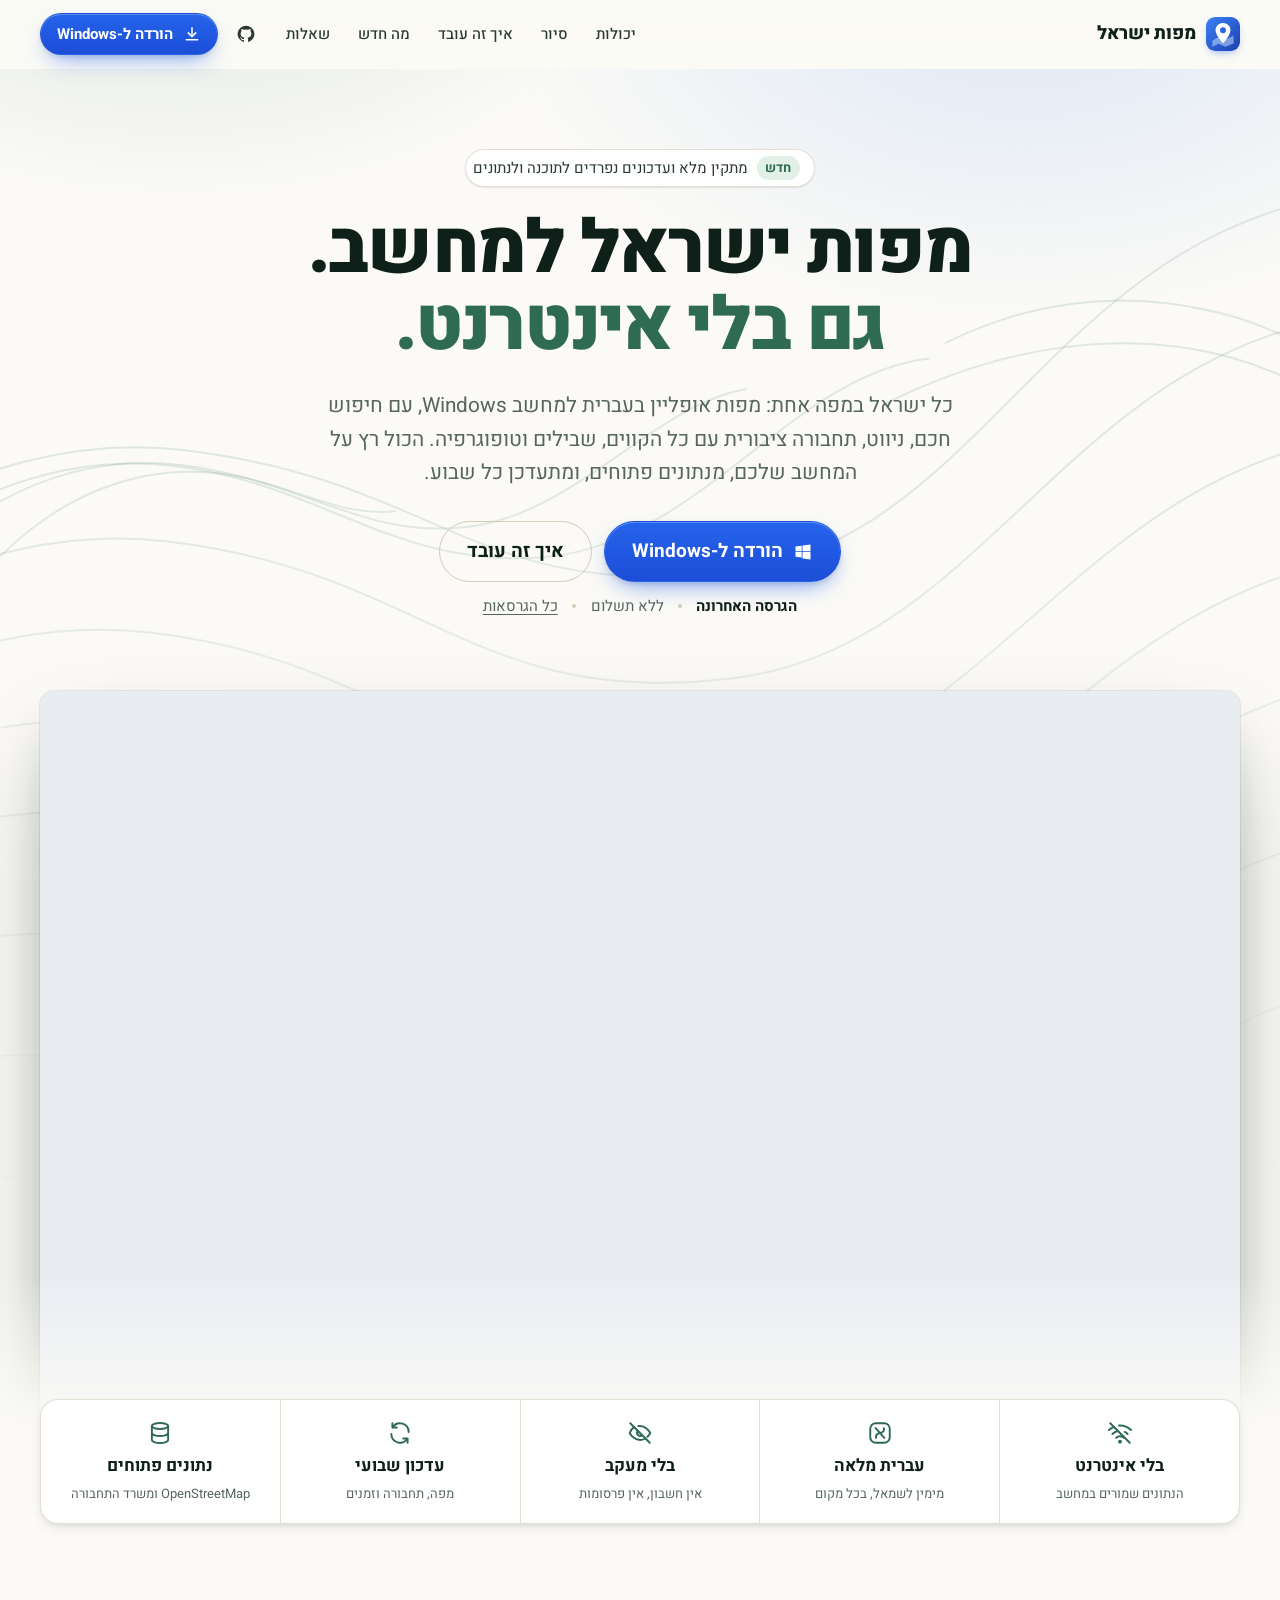
==== commit ffec9844: "Explain installer options on download page" ====
--- a/site/index.html
+++ b/site/index.html
@@ -262,7 +262,7 @@
 
       <div class="wrap">
         <div class="hero-copy">
-          <a class="badge" href="changelog.html"><span class="dot">חדש</span><span>גרסה 1.1: עדכון התוכנה מתוך התוכנה ועדכונים חלקיים</span></a>
+          <a class="badge" href="changelog.html"><span class="dot">חדש</span><span>מתקין מלא ועדכונים נפרדים לתוכנה ולנתונים</span></a>
           <h1 id="hero-title">מפות ישראל למחשב.<span class="soft">גם בלי אינטרנט.</span></h1>
           <p class="lead">כל ישראל במפה אחת: מפות אופליין בעברית למחשב Windows, עם חיפוש חכם, ניווט, תחבורה ציבורית עם כל הקווים, שבילים וטופוגרפיה. הכול רץ על המחשב שלכם, מנתונים פתוחים, ומתעדכן כל שבוע.</p>
           <div class="dl">
--- a/site/assets/css/site.css
+++ b/site/assets/css/site.css
@@ -505,6 +505,7 @@
 .dl-card .app-icon { width: 72px; height: 72px; border-radius: 18px; box-shadow: 0 10px 22px -10px rgba(37, 99, 235, .7); }
 .dl-card h2 { font-size: var(--fs-xl); }
 .dl-card .dl-meta { margin-top: .35rem; }
+.dl-description { margin: var(--s-3) 0 0; color: var(--muted); font-size: var(--fs-sm); }
 @media (max-width: 760px) { .dl-card { grid-template-columns: auto 1fr; } .dl-card .btn { grid-column: 1 / -1; width: 100%; } }
 
 .req { width: 100%; border-collapse: collapse; font-size: var(--fs-sm); }
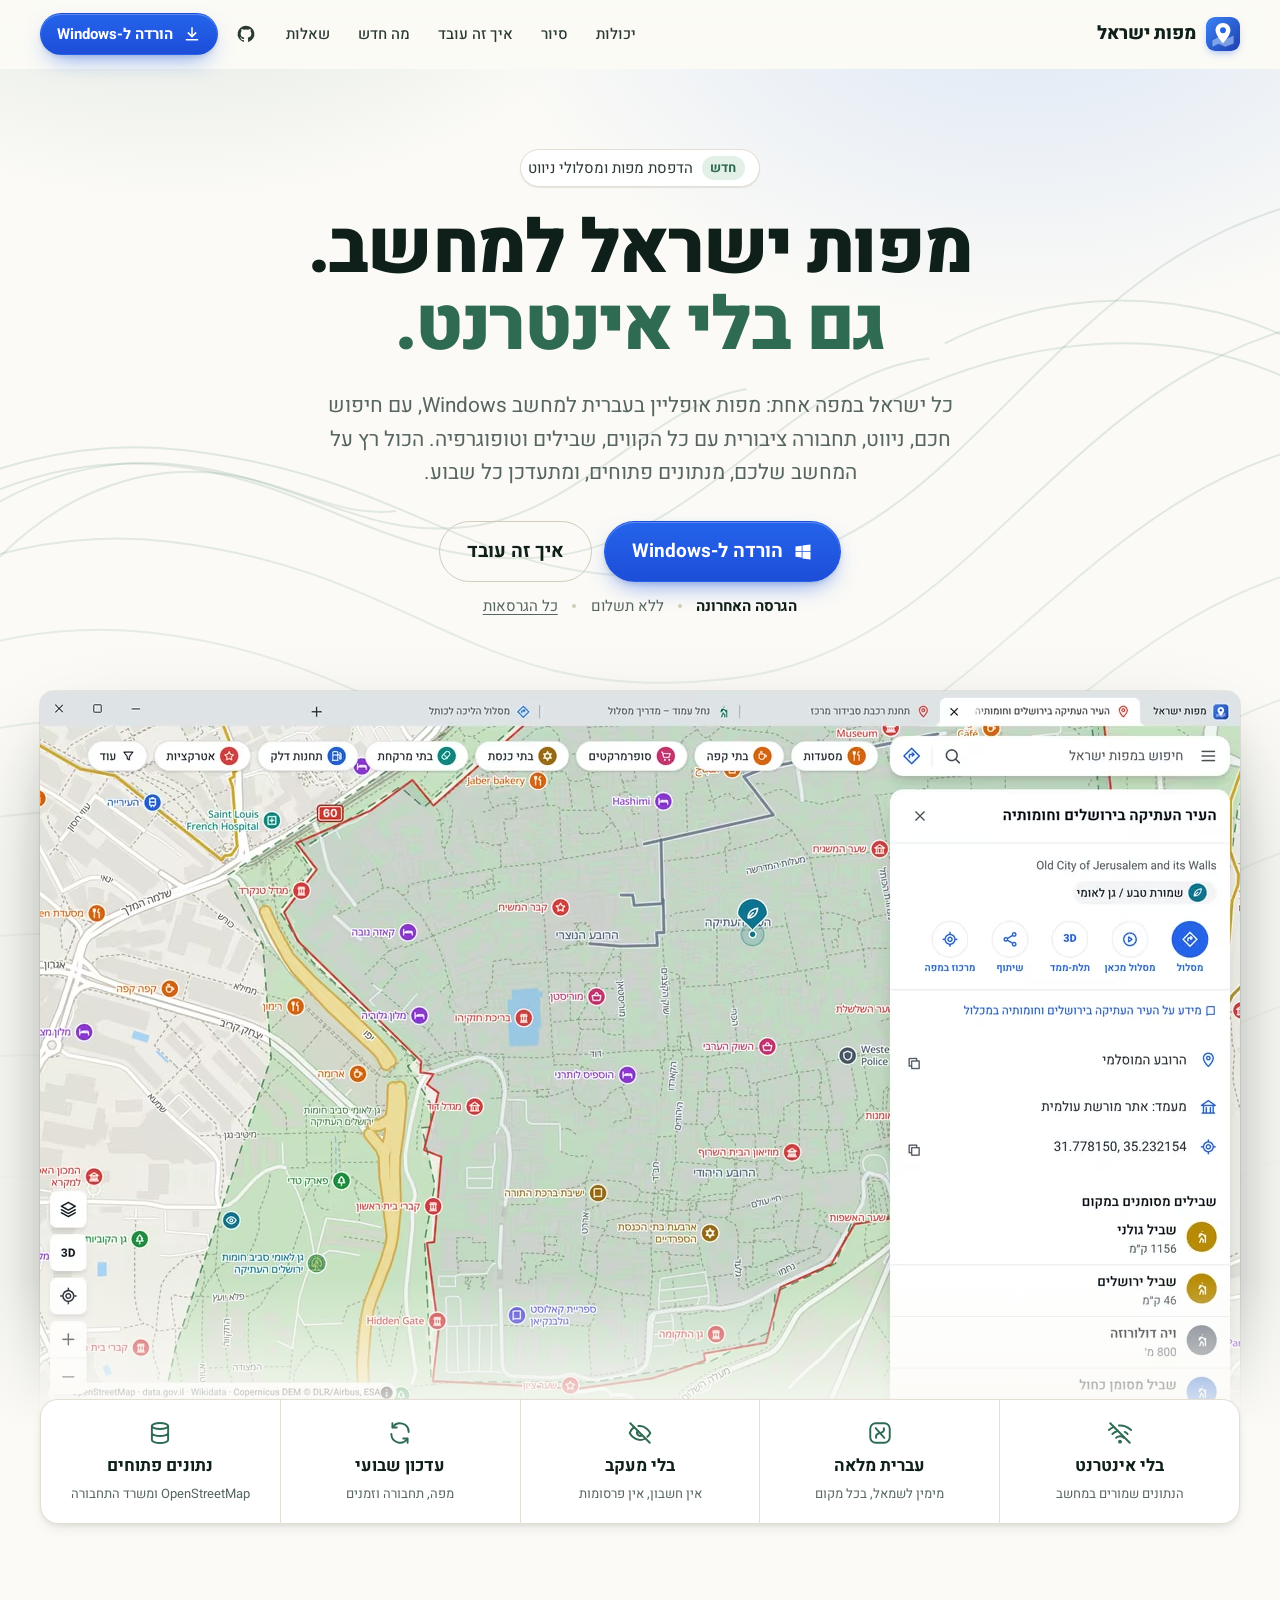
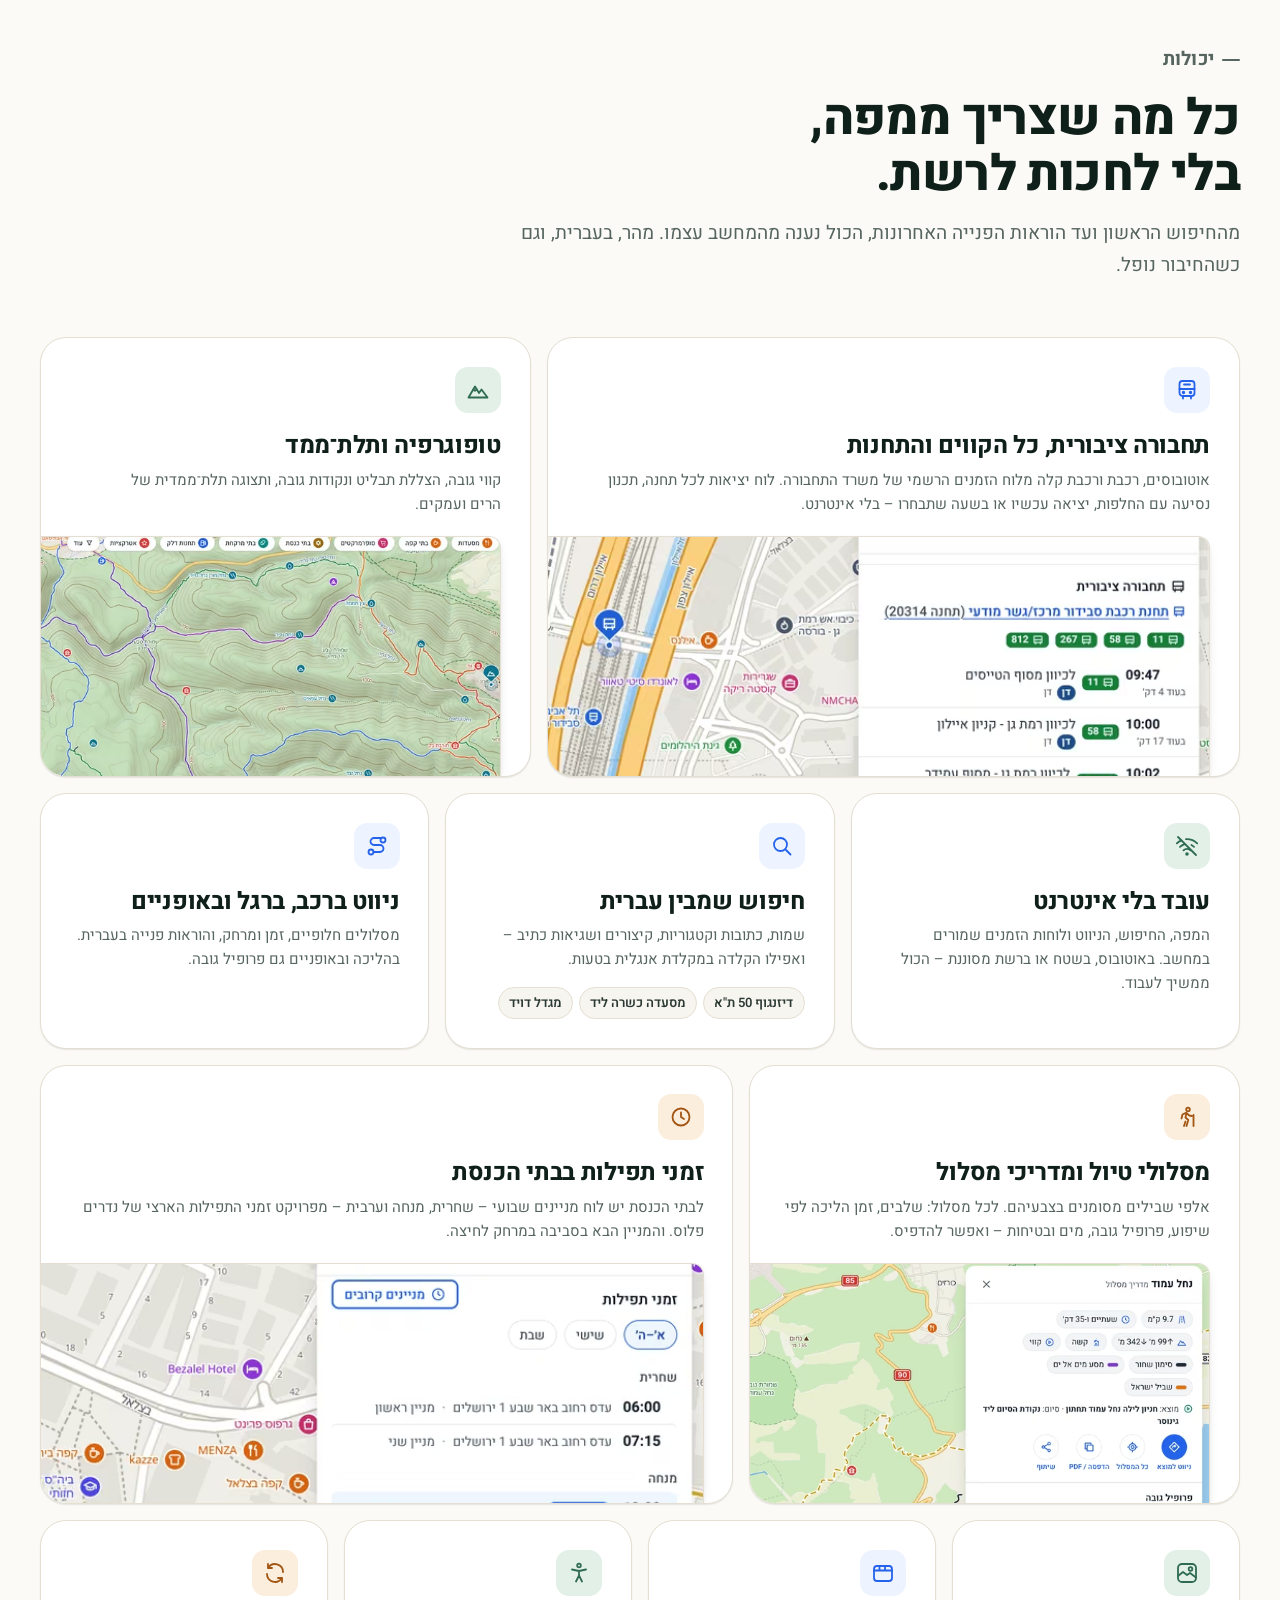
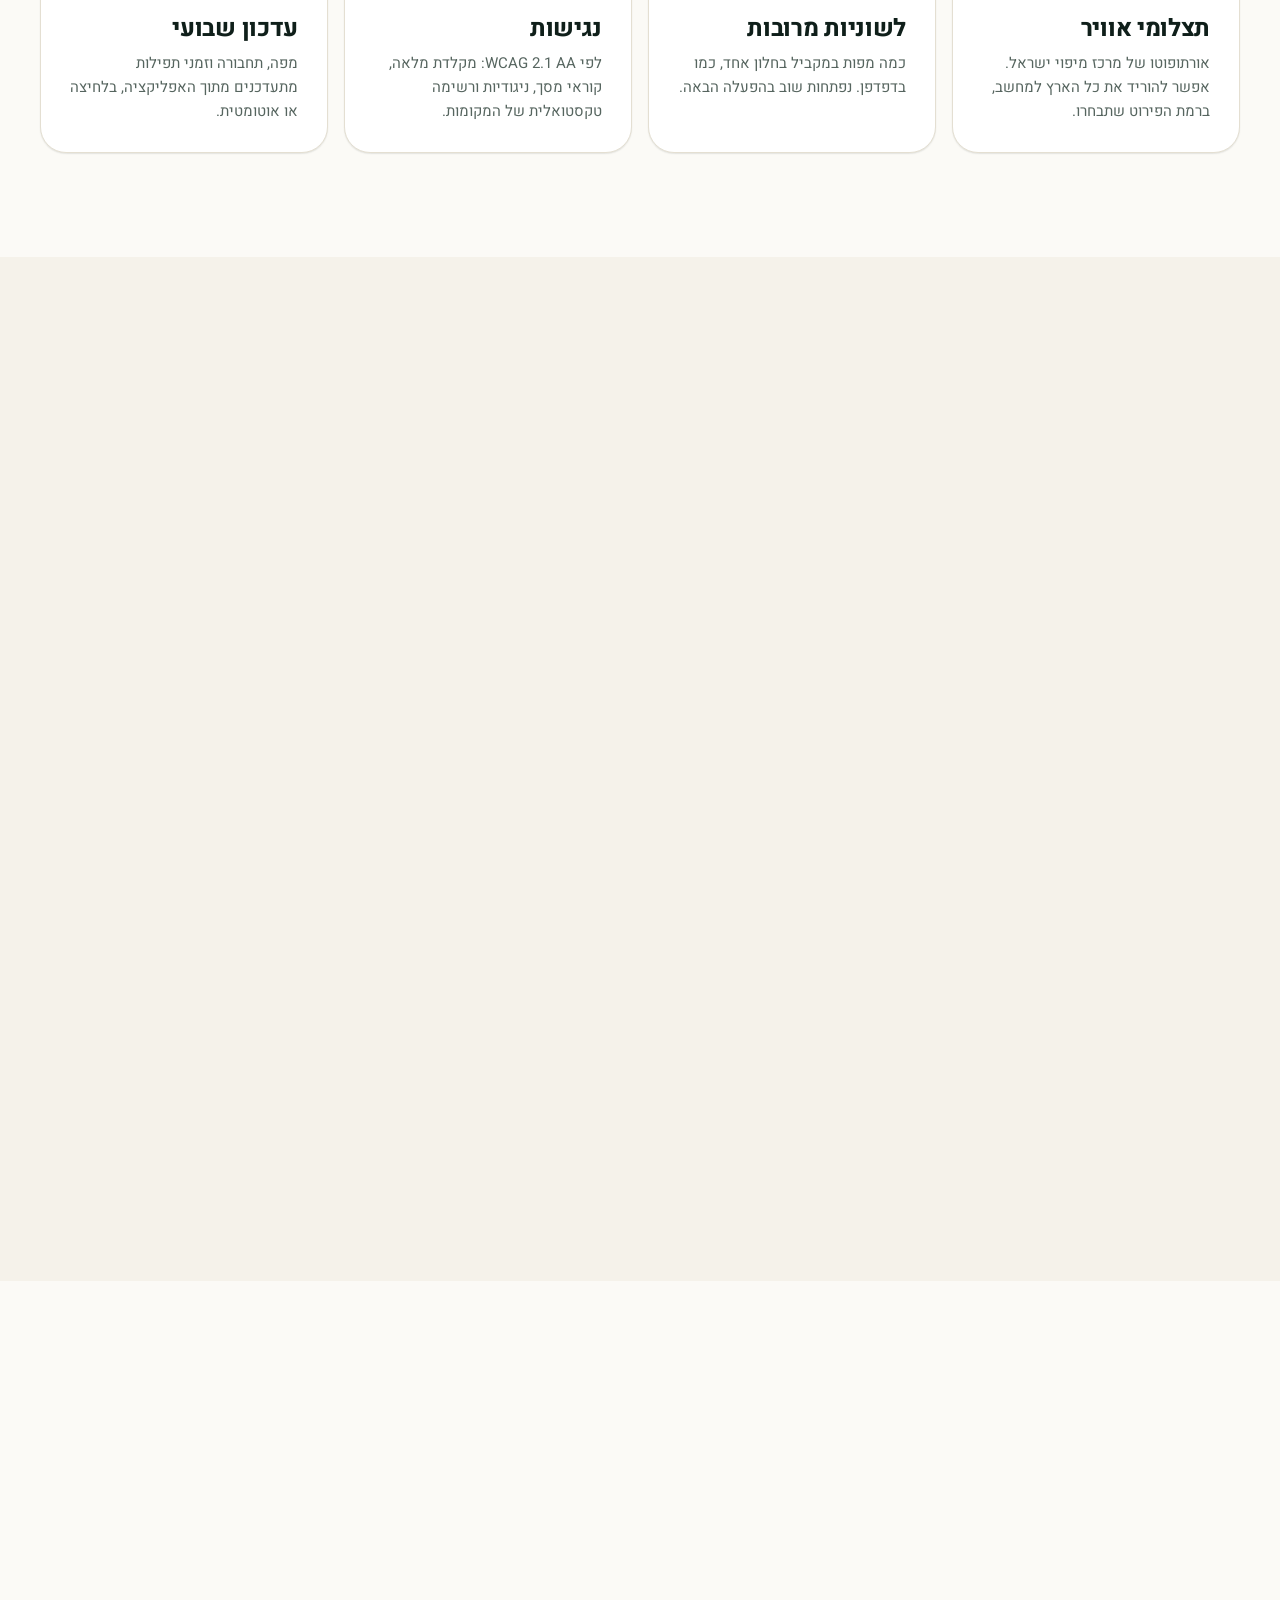
==== commit e13ba5e8: "Prepare v1.1.3 release" ====
--- a/site/index.html
+++ b/site/index.html
@@ -262,7 +262,7 @@
 
       <div class="wrap">
         <div class="hero-copy">
-          <a class="badge" href="changelog.html"><span class="dot">חדש</span><span>מתקין מלא ועדכונים נפרדים לתוכנה ולנתונים</span></a>
+          <a class="badge" href="changelog.html"><span class="dot">חדש</span><span>הדפסת מפות ומסלולי ניווט</span></a>
           <h1 id="hero-title">מפות ישראל למחשב.<span class="soft">גם בלי אינטרנט.</span></h1>
           <p class="lead">כל ישראל במפה אחת: מפות אופליין בעברית למחשב Windows, עם חיפוש חכם, ניווט, תחבורה ציבורית עם כל הקווים, שבילים וטופוגרפיה. הכול רץ על המחשב שלכם, מנתונים פתוחים, ומתעדכן כל שבוע.</p>
           <div class="dl">
@@ -639,6 +639,7 @@
           <p class="more"><a class="btn btn-ghost" href="changelog.html">כל השינויים<svg aria-hidden="true"><use href="assets/img/icons.svg#arrow"></use></svg></a></p>
         </div>
         <ol class="timeline">
+          <li class="reveal"><span class="tag">הדפסה</span><h3>מפות ומסלולים על נייר או PDF</h3><p>הדפסת אזור המפה, מסלול נסיעה עם הוראות פנייה, או מסלול בתחבורה ציבורית עם תחנות העלייה והירידה.</p></li>
           <li class="reveal"><span class="tag">גרסה 1.1</span><h3>עדכון התוכנה מתוך התוכנה</h3><p>גרסה חדשה מותקנת מדף "עדכונים" בלחיצה אחת, והתוכנה נפתחת מחדש. הנתונים שבמחשב נשמרים.</p></li>
           <li class="reveal"><span class="tag">גרסה 1.1</span><h3>עדכונים חלקיים</h3><p>יורד רק מה שהשתנה: תמונות שנוספו או תיקון קטן למאגר ולמפה, במקום חבילה מלאה של ג'יגה.</p></li>
           <li class="reveal"><span class="tag">אפליקציית שולחן העבודה</span><h3>חלון משלה, עם לשוניות בסגנון כרום</h3><p>שורת כותרת מימין לשמאל, כמה מפות במקביל, וכותרות לשוניות שמתעדכנות לפי מה שבמפה.</p></li>
--- a/site/assets/css/site.css
+++ b/site/assets/css/site.css
@@ -506,6 +506,8 @@
 .dl-card h2 { font-size: var(--fs-xl); }
 .dl-card .dl-meta { margin-top: .35rem; }
 .dl-description { margin: var(--s-3) 0 0; color: var(--muted); font-size: var(--fs-sm); }
+.dl-missing { margin: var(--s-3) 0 0; padding: var(--s-3); color: var(--muted); background: var(--surface); border: 1px solid var(--line); border-radius: var(--r-md); font-size: var(--fs-sm); }
+.dl-missing[hidden] { display: none; }
 @media (max-width: 760px) { .dl-card { grid-template-columns: auto 1fr; } .dl-card .btn { grid-column: 1 / -1; width: 100%; } }
 
 .req { width: 100%; border-collapse: collapse; font-size: var(--fs-sm); }
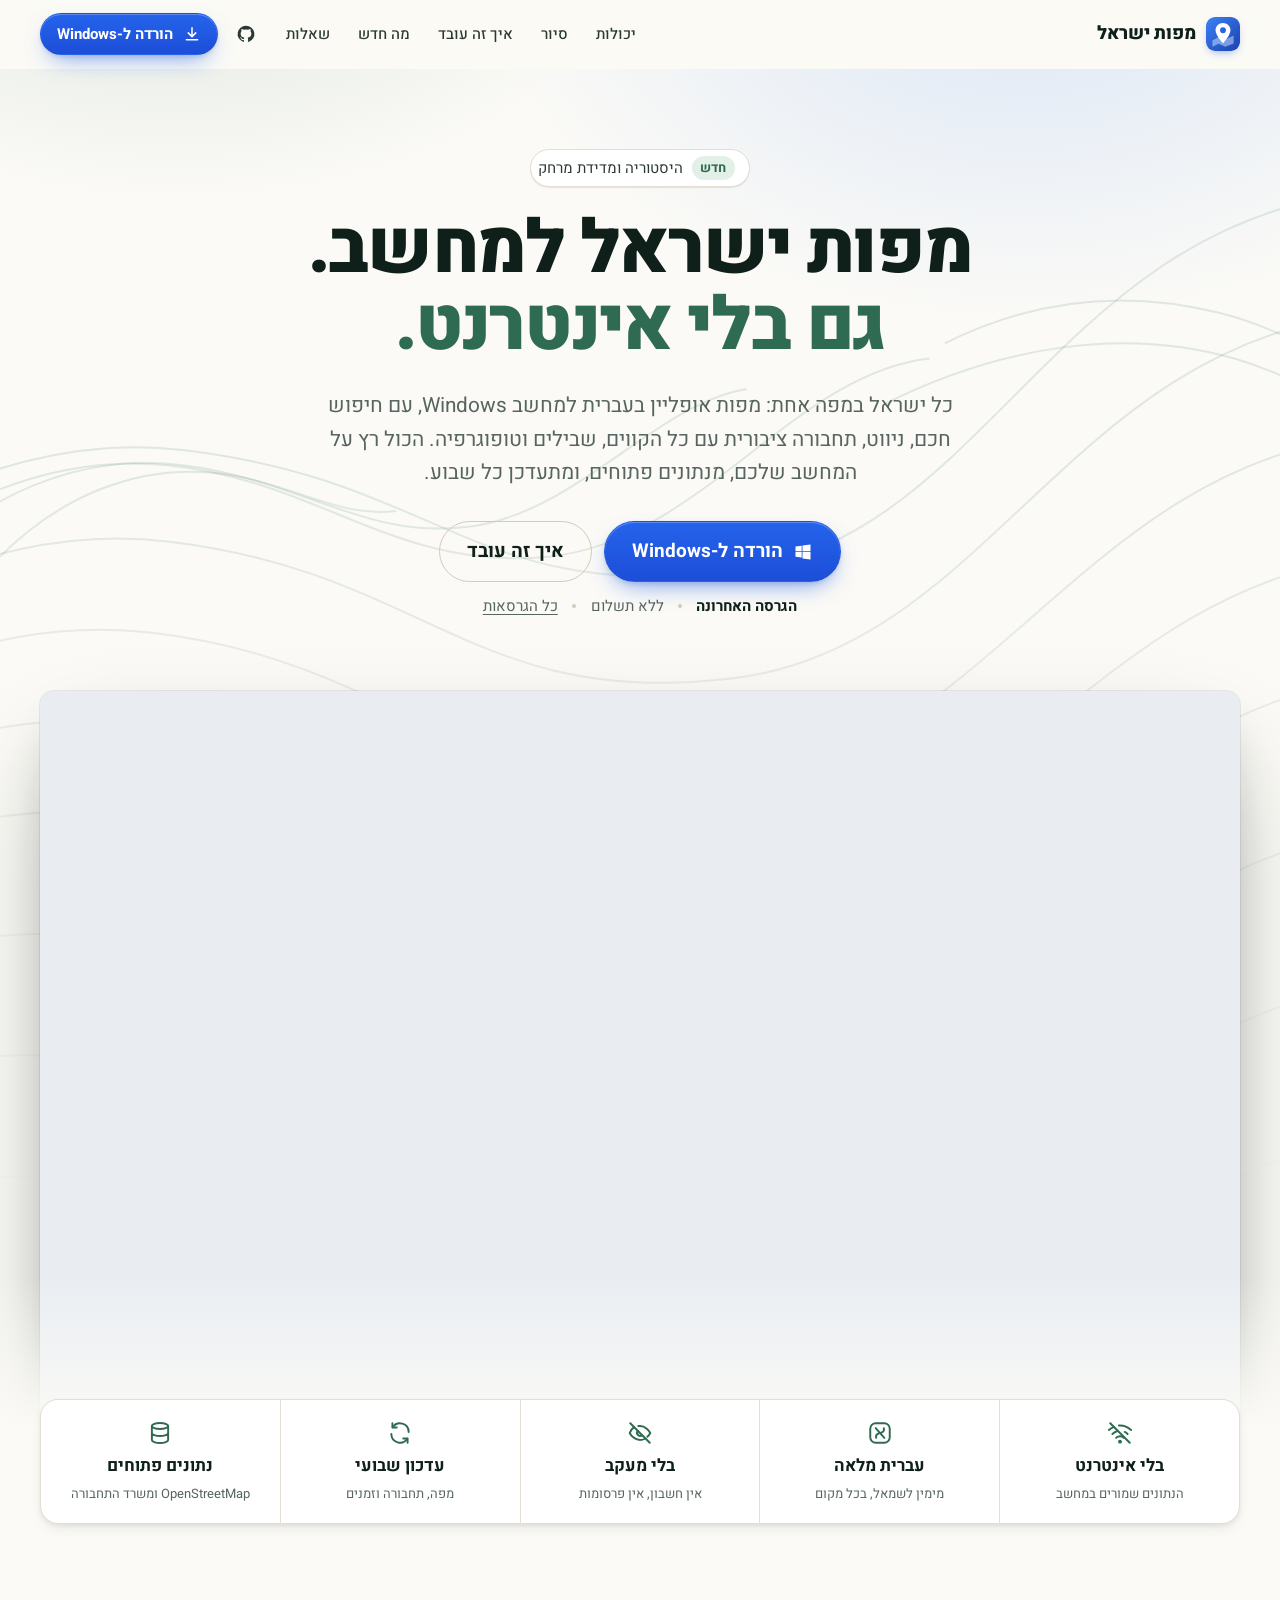
==== commit 3c9b2722: "site: עדכון badge בדף הבית לגרסה v1.2.5" ====
--- a/site/index.html
+++ b/site/index.html
@@ -262,7 +262,7 @@
 
       <div class="wrap">
         <div class="hero-copy">
-          <a class="badge" href="changelog.html"><span class="dot">חדש</span><span>הדפסת מפות ומסלולי ניווט</span></a>
+          <a class="badge" href="changelog.html"><span class="dot">חדש</span><span>היסטוריה ומדידת מרחק</span></a>
           <h1 id="hero-title">מפות ישראל למחשב.<span class="soft">גם בלי אינטרנט.</span></h1>
           <p class="lead">כל ישראל במפה אחת: מפות אופליין בעברית למחשב Windows, עם חיפוש חכם, ניווט, תחבורה ציבורית עם כל הקווים, שבילים וטופוגרפיה. הכול רץ על המחשב שלכם, מנתונים פתוחים, ומתעדכן כל שבוע.</p>
           <div class="dl">
